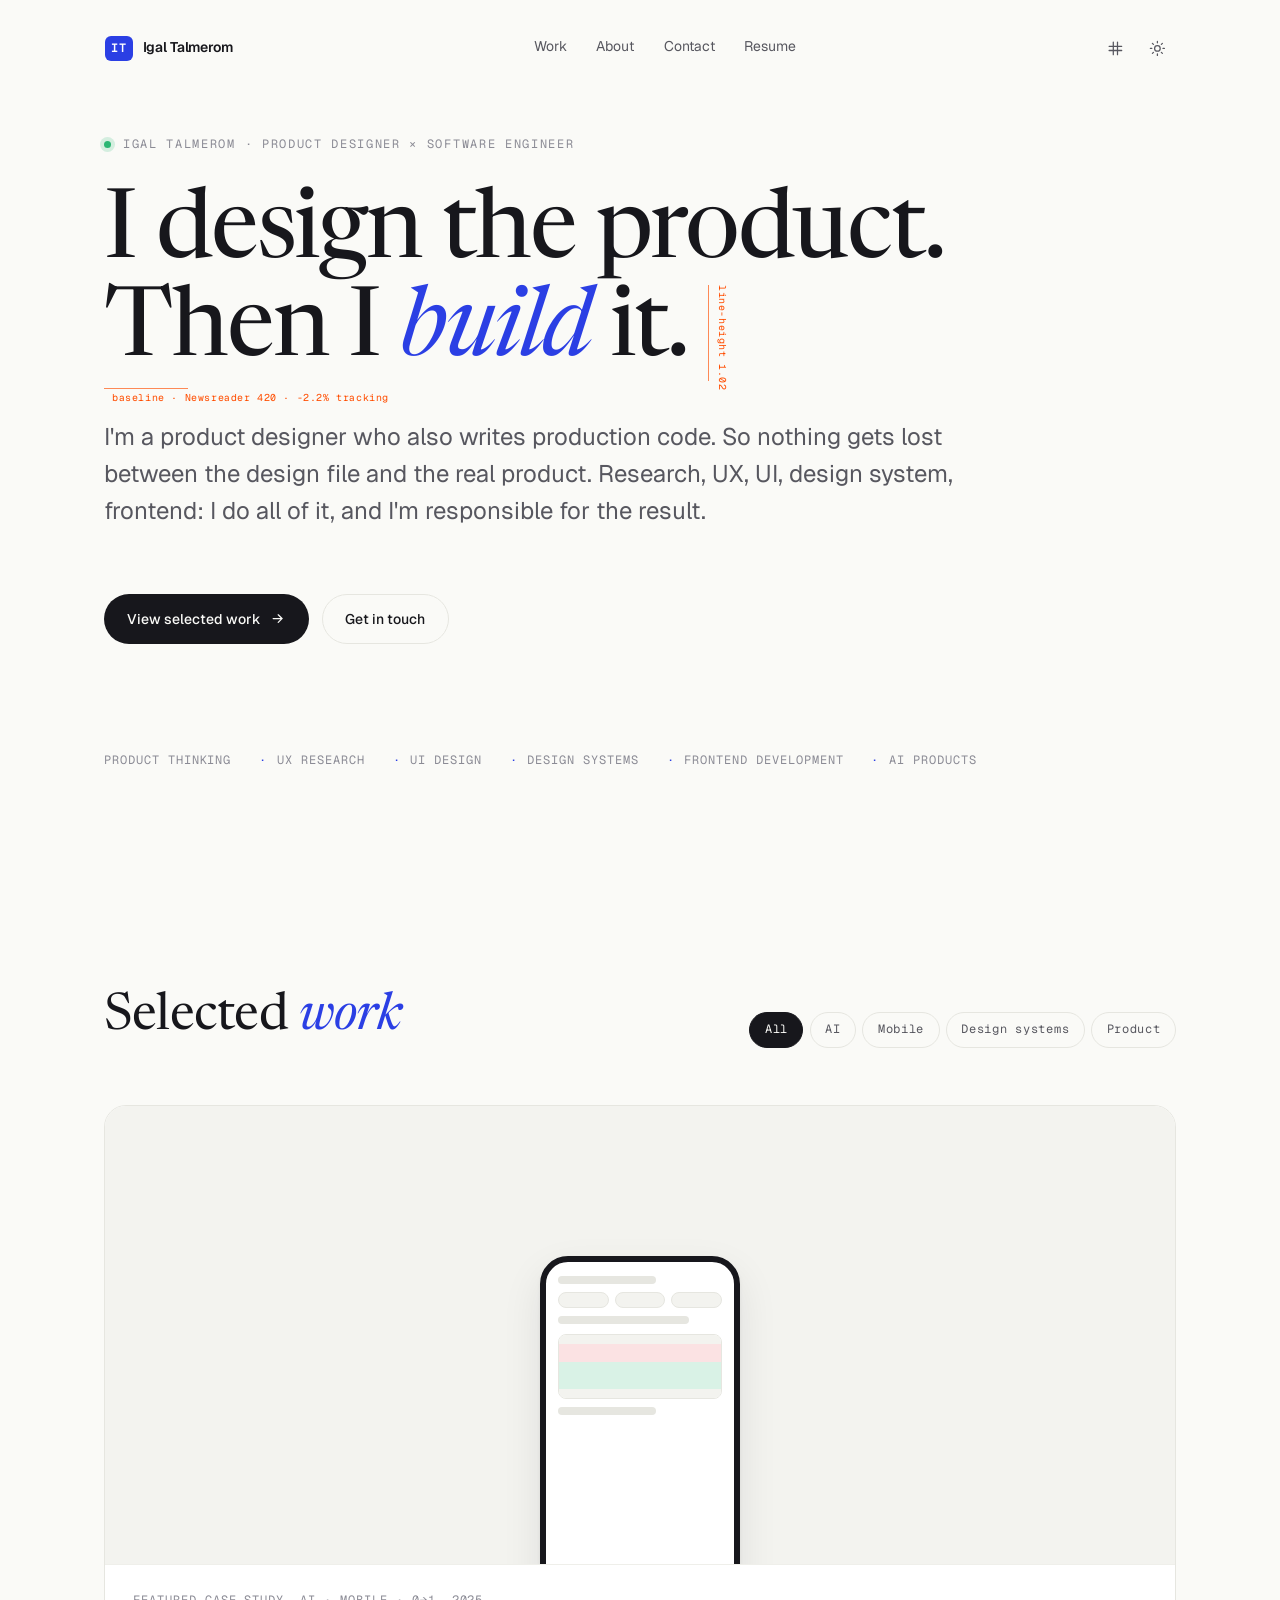
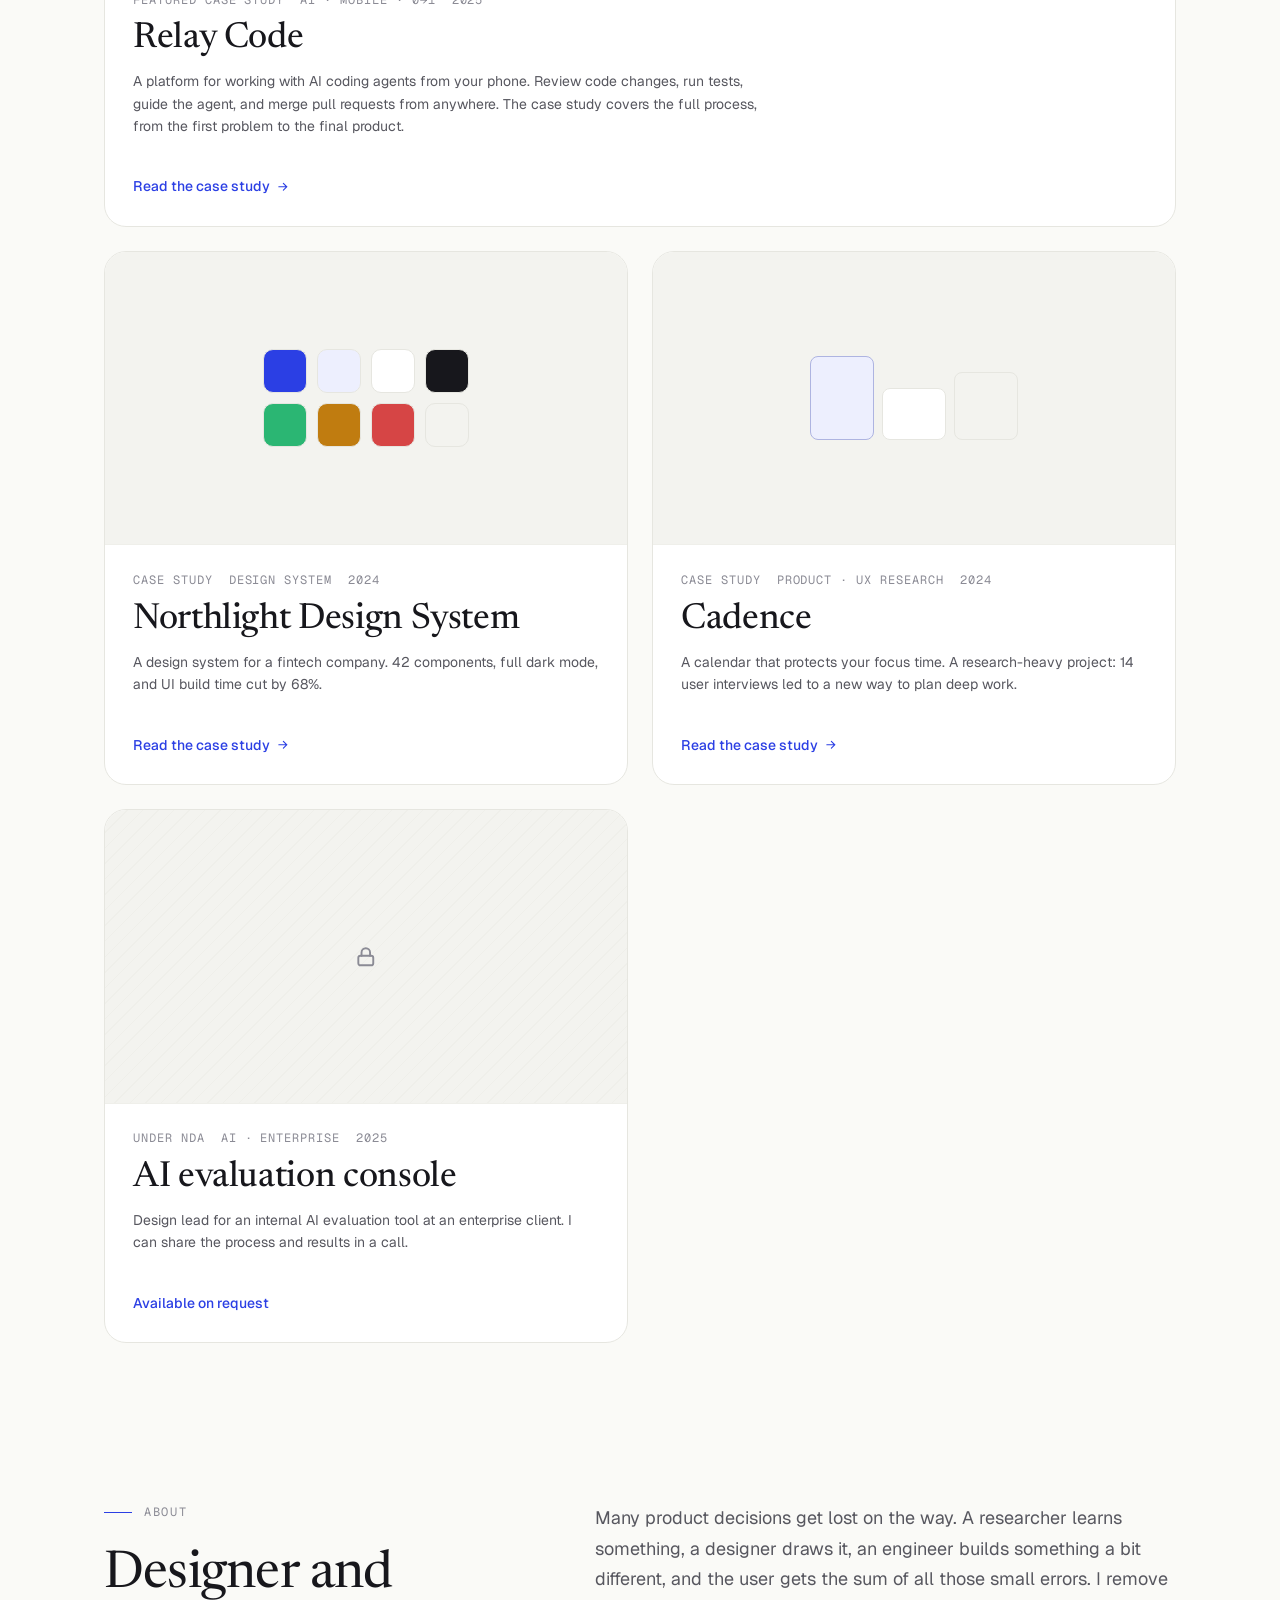
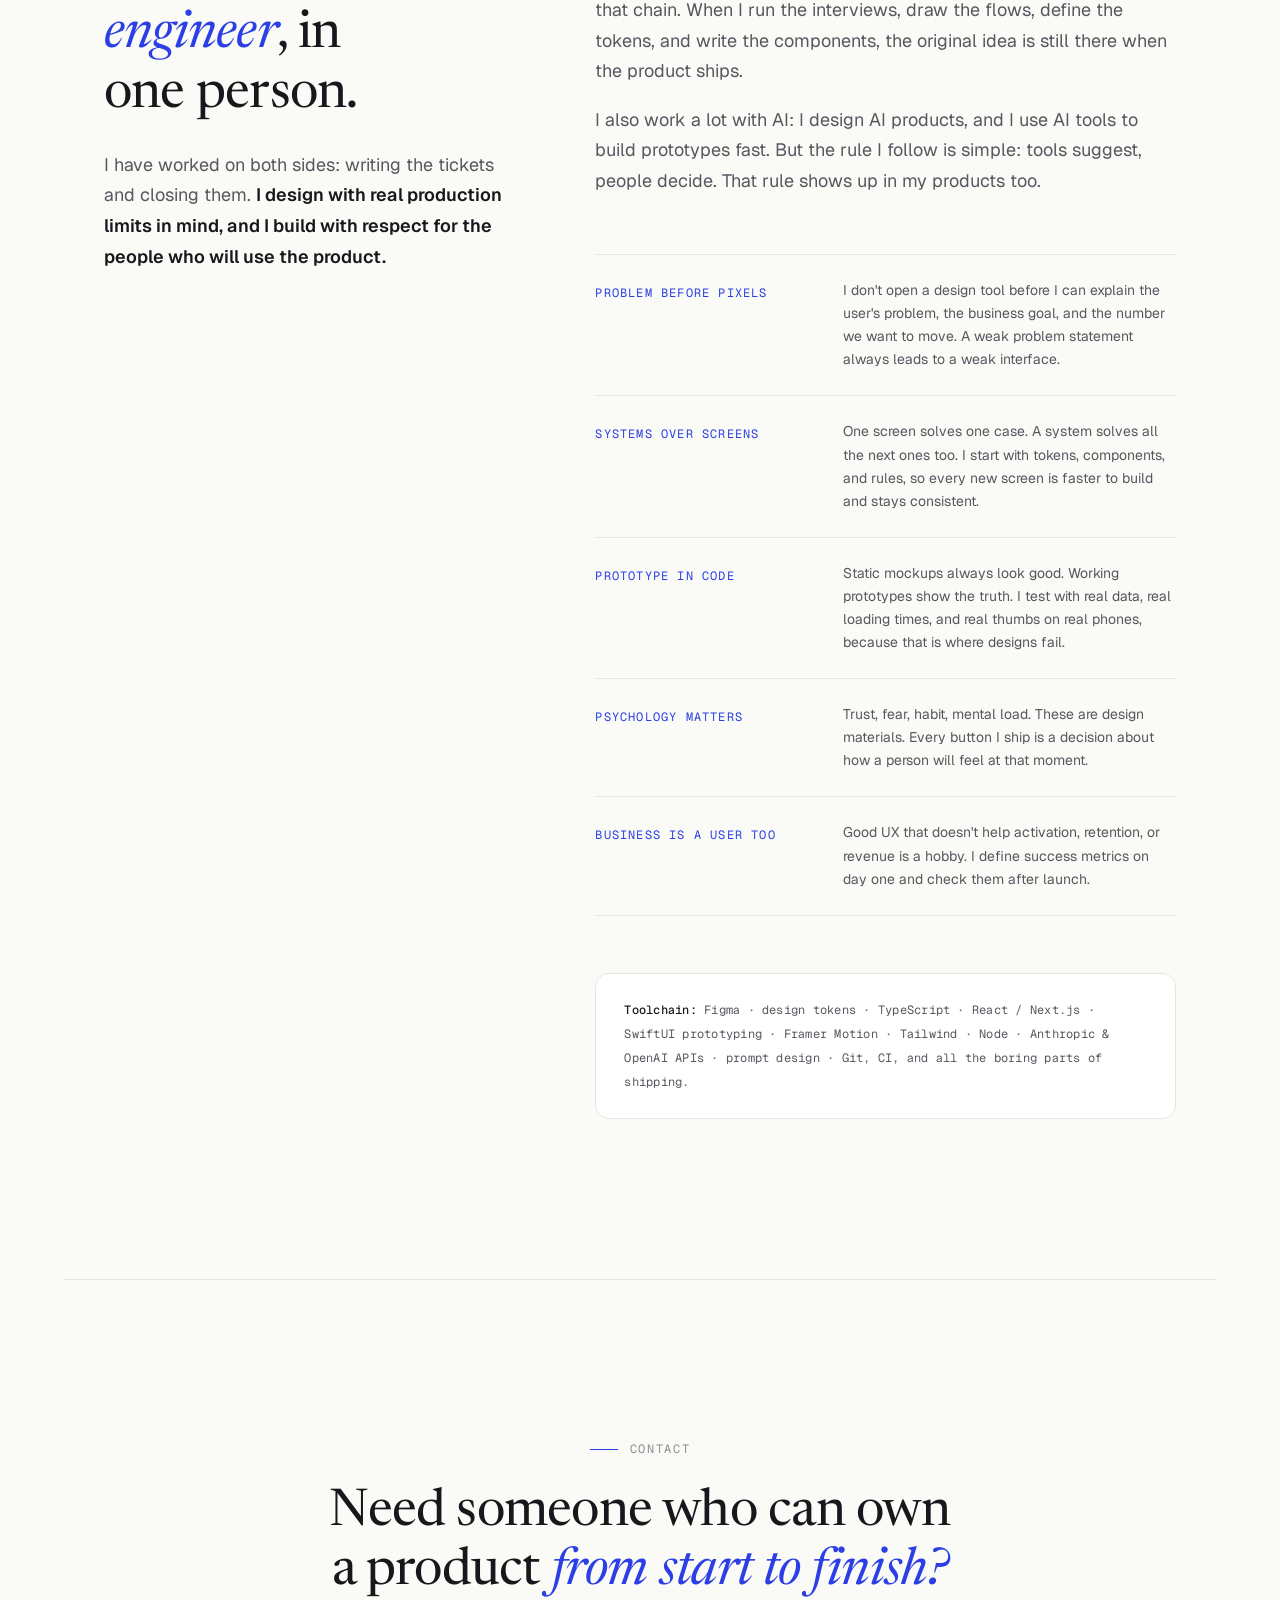
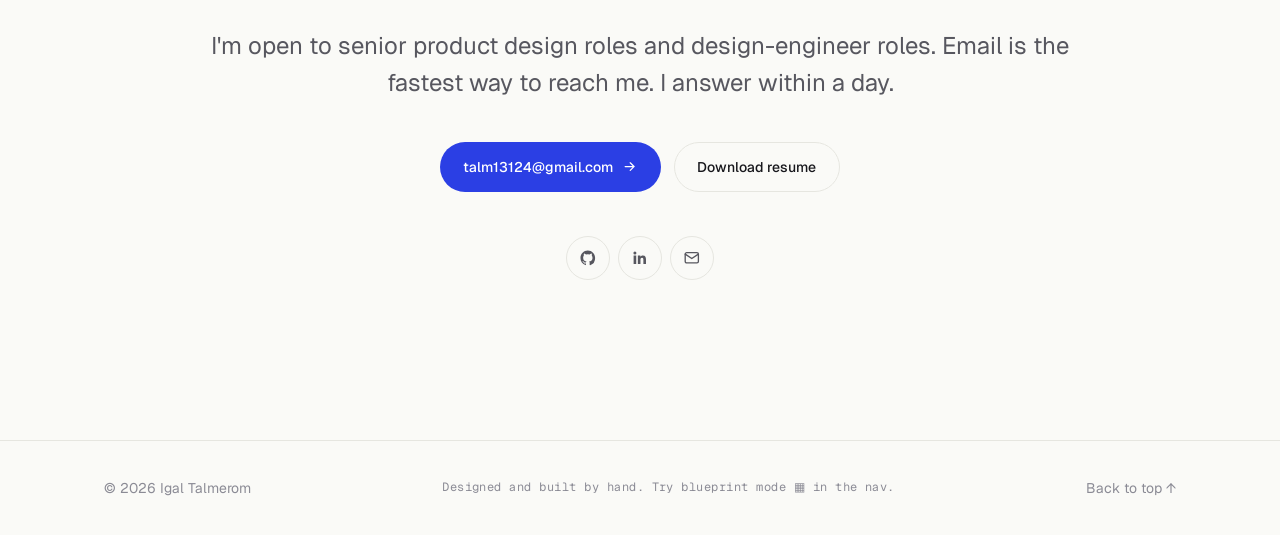
==== index.html @ ccf26f3e "Portfolio site: home, 3 case studies, resume Co-Authored-By: Claude Fable 5 <noreply@anthropic.com>" ====
<!DOCTYPE html>
<html lang="en" data-theme="light" data-blueprint="off">
<head>
  <meta charset="UTF-8" />
  <meta name="viewport" content="width=device-width, initial-scale=1.0" />
  <title>Igal Talmerom | Product Designer &amp; Software Engineer</title>
  <meta name="description" content="Product designer and software engineer. I do the research, the UX, the UI and the design system, and then I build the product myself." />
  <script>
    // pre-paint theme to avoid flash
    (function () {
      var t = localStorage.getItem("theme");
      if (!t) t = matchMedia("(prefers-color-scheme: dark)").matches ? "dark" : "light";
      document.documentElement.setAttribute("data-theme", t);
    })();
  </script>
  <link rel="preconnect" href="https://fonts.googleapis.com" />
  <link rel="preconnect" href="https://fonts.gstatic.com" crossorigin />
  <link href="https://fonts.googleapis.com/css2?family=Newsreader:ital,opsz,wght@0,6..72,400..600;1,6..72,400..600&family=Geist:wght@400..700&family=Geist+Mono:wght@400..600&display=swap" rel="stylesheet" />
  <link rel="stylesheet" href="css/main.css" />
  <link rel="icon" href="data:image/svg+xml,<svg xmlns='http://www.w3.org/2000/svg' viewBox='0 0 100 100'><rect width='100' height='100' rx='22' fill='%232B3FE4'/><text x='50' y='68' font-size='52' font-family='monospace' fill='white' text-anchor='middle'>IT</text></svg>" />
</head>
<body>
  <a class="skip-link" href="#work">Skip to content</a>

  <header class="nav" aria-label="Primary">
    <div class="nav-inner">
      <a class="brand" href="index.html"><span class="mark">IT</span> Igal Talmerom</a>
      <nav>
        <ul class="nav-links">
          <li><a href="#work">Work</a></li>
          <li><a href="#about">About</a></li>
          <li><a href="#contact">Contact</a></li>
          <li><a href="resume.html">Resume</a></li>
        </ul>
      </nav>
      <div class="nav-actions">
        <button class="icon-btn bp-btn" data-blueprint-toggle aria-pressed="false" title="Blueprint mode: show the grid and spec labels" aria-label="Toggle blueprint mode">
          <svg viewBox="0 0 24 24" fill="none" stroke="currentColor" stroke-width="1.8" stroke-linecap="round"><path d="M3 9h18M3 15h18M9 3v18M15 3v18"/></svg>
        </button>
        <button class="icon-btn" data-theme-toggle aria-label="Toggle theme">
          <svg class="sun" viewBox="0 0 24 24" fill="none" stroke="currentColor" stroke-width="1.8" stroke-linecap="round"><circle cx="12" cy="12" r="4"/><path d="M12 2v2m0 16v2M4.9 4.9l1.4 1.4m11.4 11.4 1.4 1.4M2 12h2m16 0h2M4.9 19.1l1.4-1.4M17.7 6.3l1.4-1.4"/></svg>
          <svg class="moon" viewBox="0 0 24 24" fill="none" stroke="currentColor" stroke-width="1.8" stroke-linecap="round"><path d="M21 12.8A9 9 0 1 1 11.2 3a7 7 0 0 0 9.8 9.8Z"/></svg>
        </button>
      </div>
    </div>
  </header>

  <main>
    <!-- ===================== HERO ===================== -->
    <section class="hero container">
      <p class="hero-intro stage stage-1"><span class="dot" aria-hidden="true"></span> Igal Talmerom · Product Designer × Software Engineer</p>
      <h1 class="stage stage-2" data-bp="type/display · Newsreader 420 · clamp(44-96) / 1.02">
        I design the product.<br />
        <span class="redline-wrap">Then I <em>build</em> it.
          <span class="redline-tag redline-baseline" aria-hidden="true">baseline · Newsreader 420 · -2.2% tracking</span>
          <span class="redline-tag redline-height" aria-hidden="true">line-height 1.02</span>
        </span>
      </h1>
      <p class="lede stage stage-3">
        I'm a product designer who also writes production code. So nothing gets lost
        between the design file and the real product. Research, UX, UI, design system,
        frontend: I do all of it, and I'm responsible for the result.
      </p>
      <div class="hero-ctas stage stage-4">
        <a class="btn btn-primary" href="#work">View selected work
          <svg viewBox="0 0 24 24" fill="none" stroke="currentColor" stroke-width="2" stroke-linecap="round"><path d="M5 12h14m-6-6 6 6-6 6"/></svg>
        </a>
        <a class="btn btn-ghost" href="#contact">Get in touch</a>
      </div>
      <div class="hero-capabilities stage stage-5" aria-label="Capabilities">
        <span>Product thinking</span><span>UX research</span><span>UI design</span>
        <span>Design systems</span><span>Frontend development</span><span>AI products</span>
      </div>
    </section>

    <!-- ===================== WORK ===================== -->
    <section class="section container" id="work">
      <div class="section-head reveal">
        <h2>Selected <em>work</em></h2>
        <div class="filters" role="group" aria-label="Filter projects">
          <button class="filter" data-filter="all" aria-pressed="true">All</button>
          <button class="filter" data-filter="ai" aria-pressed="false">AI</button>
          <button class="filter" data-filter="mobile" aria-pressed="false">Mobile</button>
          <button class="filter" data-filter="systems" aria-pressed="false">Design systems</button>
          <button class="filter" data-filter="product" aria-pressed="false">Product</button>
        </div>
      </div>

      <div class="work-grid">
        <!-- Relay Code · featured -->
        <a class="card card-featured reveal" href="work/relay-code.html" data-tags="ai mobile product" data-bp="card/featured · radius 22 · border line">
          <div class="card-visual">
            <div class="thumb-phone" aria-hidden="true">
              <div class="bar w60"></div>
              <div class="chip-row"><span class="chip"></span><span class="chip"></span><span class="chip"></span></div>
              <div class="bar w80"></div>
              <div class="diff">
                <i class="ctx"></i><i class="del"></i><i class="del"></i><i class="add"></i><i class="add"></i><i class="add"></i><i class="ctx"></i>
              </div>
              <div class="bar w60"></div>
              <div class="approve"></div>
            </div>
          </div>
          <div class="card-body">
            <div class="card-meta"><span>Featured case study</span><span>AI · Mobile · 0→1</span><span>2025</span></div>
            <h3>Relay Code</h3>
            <p>A platform for working with AI coding agents from your phone. Review code changes, run tests, guide the agent, and merge pull requests from anywhere. The case study covers the full process, from the first problem to the final product.</p>
            <span class="card-cta">Read the case study
              <svg viewBox="0 0 24 24" fill="none" stroke="currentColor" stroke-width="2" stroke-linecap="round"><path d="M5 12h14m-6-6 6 6-6 6"/></svg>
            </span>
          </div>
        </a>

        <!-- Northlight -->
        <a class="card reveal" href="work/northlight.html" data-tags="systems product" style="--d: 80ms">
          <div class="card-visual">
            <div class="thumb-tokens" aria-hidden="true">
              <i style="background: var(--accent)"></i><i style="background: var(--wash)"></i><i style="background: var(--surface)"></i><i style="background: var(--ink)"></i>
              <i style="background: #2BB673"></i><i style="background: #C07C10"></i><i style="background: #D64545"></i><i style="background: var(--surface-2)"></i>
            </div>
          </div>
          <div class="card-body">
            <div class="card-meta"><span>Case study</span><span>Design system</span><span>2024</span></div>
            <h3>Northlight Design System</h3>
            <p>A design system for a fintech company. 42 components, full dark mode, and UI build time cut by 68%.</p>
            <span class="card-cta">Read the case study
              <svg viewBox="0 0 24 24" fill="none" stroke="currentColor" stroke-width="2" stroke-linecap="round"><path d="M5 12h14m-6-6 6 6-6 6"/></svg>
            </span>
          </div>
        </a>

        <!-- Cadence -->
        <a class="card reveal" href="work/cadence.html" data-tags="product mobile" style="--d: 160ms">
          <div class="card-visual">
            <div class="thumb-cal" aria-hidden="true"><i class="b1"></i><i class="b2"></i><i class="b3"></i></div>
          </div>
          <div class="card-body">
            <div class="card-meta"><span>Case study</span><span>Product · UX research</span><span>2024</span></div>
            <h3>Cadence</h3>
            <p>A calendar that protects your focus time. A research-heavy project: 14 user interviews led to a new way to plan deep work.</p>
            <span class="card-cta">Read the case study
              <svg viewBox="0 0 24 24" fill="none" stroke="currentColor" stroke-width="2" stroke-linecap="round"><path d="M5 12h14m-6-6 6 6-6 6"/></svg>
          </span>
          </div>
        </a>

        <!-- NDA -->
        <div class="card card-locked reveal" data-tags="ai product" style="--d: 240ms">
          <div class="card-visual">
            <div class="thumb-locked" aria-hidden="true">
              <svg viewBox="0 0 24 24" fill="none" stroke="currentColor" stroke-width="1.8" stroke-linecap="round"><rect x="5" y="11" width="14" height="9" rx="2"/><path d="M8 11V8a4 4 0 0 1 8 0v3"/></svg>
            </div>
          </div>
          <div class="card-body">
            <div class="card-meta"><span>Under NDA</span><span>AI · Enterprise</span><span>2025</span></div>
            <h3>AI evaluation console</h3>
            <p>Design lead for an internal AI evaluation tool at an enterprise client. I can share the process and results in a call.</p>
            <span class="card-cta">Available on request</span>
          </div>
        </div>
      </div>
    </section>

    <!-- ===================== ABOUT ===================== -->
    <section class="section container" id="about">
      <div class="about-grid">
        <div class="about-sticky reveal">
          <p class="eyebrow">About</p>
          <h2>Designer and <em>engineer</em>, in one person.</h2>
          <p class="about-body">
            I have worked on both sides: writing the tickets and closing them.
            <strong>I design with real production limits in mind, and I build with
            respect for the people who will use the product.</strong>
          </p>
        </div>
        <div class="reveal" style="--d: 120ms">
          <div class="about-body">
            <p>
              Many product decisions get lost on the way. A researcher learns something, a designer
              draws it, an engineer builds something a bit different, and the user gets the sum of
              all those small errors. I remove that chain. When I run the interviews, draw the flows,
              define the tokens, and write the components, the original idea is still there when the
              product ships.
            </p>
            <p>
              I also work a lot with AI: I design AI products, and I use AI tools to build prototypes
              fast. But the rule I follow is simple: tools suggest, people decide. That rule shows up
              in my products too.
            </p>
          </div>
          <ul class="principles">
            <li>
              <span class="k">Problem before pixels</span>
              <p>I don't open a design tool before I can explain the user's problem, the business goal, and the number we want to move. A weak problem statement always leads to a weak interface.</p>
            </li>
            <li>
              <span class="k">Systems over screens</span>
              <p>One screen solves one case. A system solves all the next ones too. I start with tokens, components, and rules, so every new screen is faster to build and stays consistent.</p>
            </li>
            <li>
              <span class="k">Prototype in code</span>
              <p>Static mockups always look good. Working prototypes show the truth. I test with real data, real loading times, and real thumbs on real phones, because that is where designs fail.</p>
            </li>
            <li>
              <span class="k">Psychology matters</span>
              <p>Trust, fear, habit, mental load. These are design materials. Every button I ship is a decision about how a person will feel at that moment.</p>
            </li>
            <li>
              <span class="k">Business is a user too</span>
              <p>Good UX that doesn't help activation, retention, or revenue is a hobby. I define success metrics on day one and check them after launch.</p>
            </li>
          </ul>
          <div class="stack-note" data-bp="component/stack-note · surface · radius 14">
            <b>Toolchain:</b> Figma · design tokens · TypeScript · React / Next.js ·
            SwiftUI prototyping · Framer Motion · Tailwind · Node · Anthropic &amp; OpenAI APIs ·
            prompt design · Git, CI, and all the boring parts of shipping.
          </div>
        </div>
      </div>
    </section>

    <!-- ===================== CONTACT ===================== -->
    <section class="contact container" id="contact">
      <p class="eyebrow reveal" style="justify-content: center">Contact</p>
      <h2 class="reveal">Need someone who can own a product <em>from start to finish?</em></h2>
      <p class="lede reveal" style="--d: 100ms">
        I'm open to senior product design roles and design-engineer roles.
        Email is the fastest way to reach me. I answer within a day.
      </p>
      <div class="contact-ctas reveal" style="--d: 180ms">
        <a class="btn btn-accent" href="mailto:talm13124@gmail.com">talm13124@gmail.com
          <svg viewBox="0 0 24 24" fill="none" stroke="currentColor" stroke-width="2" stroke-linecap="round"><path d="M5 12h14m-6-6 6 6-6 6"/></svg>
        </a>
        <a class="btn btn-ghost" href="resume.html">Download resume</a>
      </div>
      <div class="socials reveal" style="--d: 260ms">
        <a href="https://github.com/igaltal" aria-label="GitHub" target="_blank" rel="noopener">
          <svg viewBox="0 0 24 24" fill="currentColor"><path d="M12 2C6.48 2 2 6.58 2 12.25c0 4.53 2.87 8.37 6.84 9.73.5.1.68-.22.68-.49v-1.7c-2.78.62-3.37-1.37-3.37-1.37-.45-1.18-1.11-1.5-1.11-1.5-.91-.63.07-.62.07-.62 1 .07 1.53 1.06 1.53 1.06.9 1.57 2.36 1.12 2.94.85.09-.66.35-1.12.63-1.37-2.22-.26-4.56-1.14-4.56-5.07 0-1.12.39-2.03 1.03-2.75-.1-.26-.45-1.3.1-2.7 0 0 .84-.28 2.75 1.05a9.36 9.36 0 0 1 5 0c1.91-1.33 2.75-1.05 2.75-1.05.55 1.4.2 2.44.1 2.7.64.72 1.03 1.63 1.03 2.75 0 3.94-2.34 4.8-4.57 5.06.36.32.68.94.68 1.9v2.81c0 .27.18.6.69.49A10.05 10.05 0 0 0 22 12.25C22 6.58 17.52 2 12 2Z"/></svg>
        </a>
        <a href="https://www.linkedin.com/in/igaltalmerom" aria-label="LinkedIn" target="_blank" rel="noopener">
          <svg viewBox="0 0 24 24" fill="currentColor"><path d="M20.45 20.45h-3.55v-5.57c0-1.33-.03-3.04-1.85-3.04-1.86 0-2.14 1.45-2.14 2.94v5.67H9.35V9h3.41v1.56h.05c.47-.9 1.63-1.85 3.36-1.85 3.6 0 4.27 2.37 4.27 5.46v6.28ZM5.34 7.43a2.06 2.06 0 1 1 0-4.12 2.06 2.06 0 0 1 0 4.12ZM7.12 20.45H3.56V9h3.56v11.45Z"/></svg>
        </a>
        <a href="mailto:talm13124@gmail.com" aria-label="Email">
          <svg viewBox="0 0 24 24" fill="none" stroke="currentColor" stroke-width="1.8" stroke-linecap="round"><rect x="3" y="5" width="18" height="14" rx="2"/><path d="m3 7 9 6 9-6"/></svg>
        </a>
      </div>
    </section>
  </main>

  <footer class="footer">
    <div class="container footer-inner">
      <span>© <span data-year>2026</span> Igal Talmerom</span>
      <span class="colophon">Designed and built by hand. Try blueprint mode ▦ in the nav.</span>
      <a href="#top" onclick="window.scrollTo({top:0,behavior:'smooth'});return false;">Back to top ↑</a>
    </div>
  </footer>

  <script src="js/main.js"></script>
</body>
</html>
---- css/main.css ----
/* ============================================================
   Igal Talmerom · Portfolio
   Design tokens + global system + home page
   Type: Newsreader (display) · Geist (body) · Geist Mono (spec)
   ============================================================ */

/* ---------- Tokens ---------- */
:root {
  /* color · light */
  --bg: #FAFAF7;
  --surface: #FFFFFF;
  --surface-2: #F3F3EF;
  --ink: #17171C;
  --ink-2: #57575F;
  --ink-3: #8B8B95;
  --line: #E6E6E0;
  --line-soft: #EFEFEA;
  --accent: #2B3FE4;
  --accent-strong: #1F31C4;
  --on-accent: #FFFFFF;
  --wash: #EDEFFE;
  --redline: #FF4D00;
  --shadow-card: 0 1px 2px rgba(20, 20, 30, 0.04), 0 8px 24px rgba(20, 20, 30, 0.05);
  --shadow-lift: 0 2px 4px rgba(20, 20, 30, 0.05), 0 16px 40px rgba(20, 20, 30, 0.09);

  /* type */
  --font-display: "Newsreader", "Iowan Old Style", Georgia, serif;
  --font-body: "Geist", "Inter", -apple-system, BlinkMacSystemFont, "Segoe UI", sans-serif;
  --font-mono: "Geist Mono", "SF Mono", "JetBrains Mono", Menlo, monospace;

  --text-xs: 0.75rem;
  --text-sm: 0.875rem;
  --text-base: 1rem;
  --text-md: 1.125rem;
  --text-lg: clamp(1.25rem, 1.1rem + 0.6vw, 1.5rem);
  --text-xl: clamp(1.6rem, 1.3rem + 1.4vw, 2.25rem);
  --text-2xl: clamp(2rem, 1.5rem + 2.6vw, 3.25rem);
  --text-hero: clamp(2.75rem, 1.6rem + 6.4vw, 6rem);

  /* rhythm */
  --space-section: clamp(6rem, 4rem + 8vw, 10rem);
  --space-block: clamp(2.5rem, 2rem + 2vw, 4rem);
  --container: 72rem;
  --gutter: clamp(1.25rem, 4vw, 2.5rem);
  --radius-sm: 8px;
  --radius-md: 14px;
  --radius-lg: 22px;

  /* motion */
  --ease-out: cubic-bezier(0.22, 1, 0.36, 1);
  --ease-spring: cubic-bezier(0.34, 1.3, 0.5, 1);
  --dur: 480ms;

  color-scheme: light;
}

[data-theme="dark"] {
  --bg: #0E0F13;
  --surface: #15161C;
  --surface-2: #1B1C23;
  --ink: #F1F1F3;
  --ink-2: #A4A4AF;
  --ink-3: #6E6E7A;
  --line: #262731;
  --line-soft: #1D1E26;
  --accent: #8493FF;
  --accent-strong: #A0ACFF;
  --on-accent: #0E0F13;
  --wash: #1A1D33;
  --redline: #FF6B33;
  --shadow-card: 0 1px 2px rgba(0, 0, 0, 0.4), 0 8px 24px rgba(0, 0, 0, 0.35);
  --shadow-lift: 0 2px 4px rgba(0, 0, 0, 0.5), 0 16px 40px rgba(0, 0, 0, 0.5);
  color-scheme: dark;
}

/* ---------- Base ---------- */
*, *::before, *::after { box-sizing: border-box; }

html {
  scroll-behavior: smooth;
  scroll-padding-top: 96px;
  -webkit-text-size-adjust: 100%;
}

html, body { overflow-x: clip; }

body {
  margin: 0;
  background: var(--bg);
  color: var(--ink);
  font-family: var(--font-body);
  font-size: var(--text-base);
  line-height: 1.6;
  font-feature-settings: "ss01" on, "cv11" on;
  -webkit-font-smoothing: antialiased;
  transition: background-color 320ms ease, color 320ms ease;
}

h1, h2, h3, h4 { margin: 0; font-weight: 600; line-height: 1.15; text-wrap: balance; }
p { margin: 0 0 1em; }
p:last-child { margin-bottom: 0; }
a { color: inherit; }
img, svg { max-width: 100%; height: auto; display: block; }
ul, ol { margin: 0 0 1em; padding-left: 1.2em; }
li { margin-bottom: 0.35em; }
button { font: inherit; color: inherit; background: none; border: 0; cursor: pointer; padding: 0; }

::selection { background: var(--accent); color: var(--on-accent); }

:focus-visible {
  outline: 2px solid var(--accent);
  outline-offset: 3px;
  border-radius: 4px;
}

.container {
  max-width: var(--container);
  margin-inline: auto;
  padding-inline: var(--gutter);
}

.skip-link {
  position: absolute; left: 1rem; top: -3rem;
  background: var(--ink); color: var(--bg);
  padding: 0.6rem 1rem; border-radius: 8px; z-index: 200;
  text-decoration: none; font-size: var(--text-sm);
  transition: top 200ms var(--ease-out);
}
.skip-link:focus { top: 1rem; }

/* ---------- Typographic voices ---------- */
.serif { font-family: var(--font-display); font-weight: 420; letter-spacing: -0.01em; }
.serif em, .serif i { font-style: italic; font-weight: 400; }

.eyebrow {
  font-family: var(--font-mono);
  font-size: var(--text-xs);
  letter-spacing: 0.14em;
  text-transform: uppercase;
  color: var(--ink-3);
  display: flex;
  align-items: center;
  gap: 0.75rem;
  margin-bottom: 1.5rem;
}
.eyebrow::before {
  content: "";
  width: 1.75rem; height: 1px;
  background: var(--accent);
  flex: none;
}

.lede {
  font-size: var(--text-lg);
  line-height: 1.55;
  color: var(--ink-2);
  max-width: 38em;
}

.mono { font-family: var(--font-mono); }

/* ---------- Navigation ---------- */
.nav {
  position: fixed;
  inset-inline: 0;
  top: 0;
  z-index: 100;
  padding-top: 1rem;
  pointer-events: none;
  transition: padding 300ms var(--ease-out);
}
.nav-inner {
  pointer-events: auto;
  max-width: var(--container);
  margin-inline: auto;
  padding: 0.85rem var(--gutter);
  display: flex;
  align-items: center;
  justify-content: space-between;
  gap: 1rem;
  transition: background-color 300ms ease, box-shadow 300ms ease,
              border-color 300ms ease, padding 300ms var(--ease-out);
  border: 1px solid transparent;
  border-radius: 0;
}
.nav.is-scrolled { padding-top: 0.6rem; }
.nav.is-scrolled .nav-inner {
  background: color-mix(in srgb, var(--bg) 78%, transparent);
  -webkit-backdrop-filter: blur(16px) saturate(1.4);
  backdrop-filter: blur(16px) saturate(1.4);
  border-color: var(--line);
  border-radius: 999px;
  box-shadow: var(--shadow-card);
  padding-block: 0.6rem;
  margin-inline: max(var(--gutter) * 0.35, 0.75rem);
  padding-inline: 1.5rem;
}

.brand {
  display: flex; align-items: baseline; gap: 0.6rem;
  text-decoration: none; font-weight: 600; font-size: var(--text-sm);
  letter-spacing: -0.01em;
}
.brand .mark {
  font-family: var(--font-mono);
  font-size: var(--text-xs);
  color: var(--on-accent);
  background: var(--accent);
  border-radius: 6px;
  padding: 0.2rem 0.4rem;
  letter-spacing: 0.05em;
}

.nav-links { display: flex; align-items: center; gap: 0.25rem; list-style: none; margin: 0; padding: 0; }
.nav-links a {
  text-decoration: none;
  font-size: var(--text-sm);
  color: var(--ink-2);
  padding: 0.45rem 0.8rem;
  border-radius: 999px;
  transition: color 200ms ease, background-color 200ms ease;
}
.nav-links a:hover, .nav-links a[aria-current="page"] { color: var(--ink); background: var(--surface-2); }

.nav-actions { display: flex; align-items: center; gap: 0.35rem; }
.icon-btn {
  width: 2.25rem; height: 2.25rem;
  display: grid; place-items: center;
  border-radius: 999px;
  color: var(--ink-2);
  transition: color 200ms ease, background-color 200ms ease, transform 200ms var(--ease-spring);
}
.icon-btn:hover { color: var(--ink); background: var(--surface-2); }
.icon-btn:active { transform: scale(0.92); }
.icon-btn svg { width: 1.05rem; height: 1.05rem; }

/* theme icon swap */
.icon-btn .moon { display: none; }
[data-theme="dark"] .icon-btn .moon { display: block; }
[data-theme="dark"] .icon-btn .sun { display: none; }

@media (max-width: 640px) {
  .nav-links { display: none; }
}

/* ---------- Buttons ---------- */
.btn {
  display: inline-flex;
  align-items: center;
  gap: 0.55rem;
  font-size: var(--text-sm);
  font-weight: 500;
  text-decoration: none;
  padding: 0.8rem 1.4rem;
  border-radius: 999px;
  border: 1px solid transparent;
  transition: transform 240ms var(--ease-spring), box-shadow 240ms ease,
              background-color 200ms ease, border-color 200ms ease, color 200ms ease;
  will-change: transform;
}
.btn:hover { transform: translateY(-2px); }
.btn:active { transform: translateY(0) scale(0.98); }
.btn svg { width: 0.95rem; height: 0.95rem; transition: transform 240ms var(--ease-out); }
.btn:hover svg { transform: translateX(3px); }

.btn-primary { background: var(--ink); color: var(--bg); }
.btn-primary:hover { box-shadow: var(--shadow-lift); }
.btn-ghost { border-color: var(--line); color: var(--ink); }
.btn-ghost:hover { border-color: var(--ink-3); background: var(--surface); }
.btn-accent { background: var(--accent); color: var(--on-accent); }
.btn-accent:hover { background: var(--accent-strong); box-shadow: var(--shadow-lift); }

/* ---------- Reveal on scroll ---------- */
.reveal {
  opacity: 0;
  transform: translateY(26px);
  transition: opacity 700ms var(--ease-out) var(--d, 0ms),
              transform 700ms var(--ease-out) var(--d, 0ms);
}
.reveal.in { opacity: 1; transform: none; }

@media (prefers-reduced-motion: reduce) {
  html { scroll-behavior: auto; }
  .reveal { opacity: 1; transform: none; transition: none; }
  *, *::before, *::after { animation-duration: 0.01ms !important; transition-duration: 0.01ms !important; }
}

/* ---------- Hero ---------- */
.hero {
  min-height: 92svh;
  display: flex;
  flex-direction: column;
  justify-content: center;
  padding-top: clamp(7rem, 15vh, 10rem);
  padding-bottom: var(--space-block);
  position: relative;
}

.hero-intro {
  font-family: var(--font-mono);
  font-size: var(--text-xs);
  letter-spacing: 0.14em;
  text-transform: uppercase;
  color: var(--ink-3);
  margin-bottom: 2rem;
  display: flex; align-items: center; gap: 0.75rem;
}
.hero-intro .dot {
  width: 7px; height: 7px; border-radius: 50%;
  background: #2BB673;
  box-shadow: 0 0 0 4px color-mix(in srgb, #2BB673 18%, transparent);
}

.hero h1 {
  font-family: var(--font-display);
  font-weight: 420;
  font-size: var(--text-hero);
  line-height: 1.02;
  letter-spacing: -0.022em;
  max-width: 12em;
}
.hero h1 em {
  font-style: italic;
  font-weight: 400;
  color: var(--accent);
}

/* the signature: redline spec annotations on the headline */
.redline-wrap { position: relative; display: inline-block; }
.redline-tag {
  position: absolute;
  font-family: var(--font-mono);
  font-size: 0.62rem;
  letter-spacing: 0.06em;
  color: var(--redline);
  white-space: nowrap;
  pointer-events: none;
  opacity: 0;
  animation: redline-in 800ms var(--ease-out) 1.2s forwards;
}
.redline-tag::before {
  content: "";
  position: absolute;
  background: var(--redline);
  opacity: 0.65;
}
.redline-baseline {
  left: 0; right: auto; bottom: -1.3rem;
  padding-left: 0.5rem;
}
.redline-baseline::before {
  left: 0; right: -0.5rem; top: -0.35rem;
  height: 1px; width: 8.5em;
}
.redline-height {
  top: 0.12em; bottom: 0.12em; right: -2.4rem;
  display: flex; align-items: center;
  writing-mode: vertical-rl;
  padding-left: 0.55rem;
}
.redline-height::before {
  top: 0; bottom: 0; left: 0;
  width: 1px;
}
.redline-height::after, .redline-baseline::after { content: none; }

@keyframes redline-in {
  from { opacity: 0; transform: translateY(4px); }
  to { opacity: 1; transform: none; }
}

@media (max-width: 720px) {
  .redline-height { display: none; }
}

.hero .lede { margin-top: 2.25rem; }

.hero-ctas { display: flex; flex-wrap: wrap; gap: 0.85rem; margin-top: 2.5rem; }

.hero-capabilities {
  margin-top: auto;
  padding-top: clamp(3rem, 8vh, 5rem);
  display: flex;
  flex-wrap: wrap;
  gap: 0.5rem 1.75rem;
  font-family: var(--font-mono);
  font-size: var(--text-xs);
  letter-spacing: 0.08em;
  color: var(--ink-3);
  text-transform: uppercase;
}
.hero-capabilities span { display: flex; align-items: center; gap: 0.6rem; }
.hero-capabilities span::before { content: "·"; color: var(--accent); }
.hero-capabilities span:first-child::before { content: none; }

/* staged hero entrance */
.hero .stage {
  opacity: 0;
  transform: translateY(22px);
  animation: stage-in 900ms var(--ease-out) forwards;
}
.hero .stage-1 { animation-delay: 60ms; }
.hero .stage-2 { animation-delay: 180ms; }
.hero .stage-3 { animation-delay: 340ms; }
.hero .stage-4 { animation-delay: 480ms; }
.hero .stage-5 { animation-delay: 640ms; }
@keyframes stage-in { to { opacity: 1; transform: none; } }
@media (prefers-reduced-motion: reduce) {
  .hero .stage { opacity: 1; transform: none; animation: none; }
  .redline-tag { opacity: 1; animation: none; }
}

/* ---------- Sections ---------- */
.section { padding-block: var(--space-section); }
.section + .section { padding-top: 0; }

.section-head {
  display: flex;
  flex-wrap: wrap;
  align-items: flex-end;
  justify-content: space-between;
  gap: 1.5rem;
  margin-bottom: var(--space-block);
}
.section-head h2 {
  font-family: var(--font-display);
  font-weight: 420;
  font-size: var(--text-2xl);
  letter-spacing: -0.015em;
}
.section-head h2 em { font-style: italic; color: var(--accent); }

/* ---------- Work grid ---------- */
.filters {
  display: flex;
  flex-wrap: wrap;
  gap: 0.4rem;
}
.filter {
  font-family: var(--font-mono);
  font-size: var(--text-xs);
  letter-spacing: 0.06em;
  padding: 0.45rem 0.9rem;
  border-radius: 999px;
  border: 1px solid var(--line);
  color: var(--ink-2);
  transition: all 220ms var(--ease-out);
}
.filter:hover { border-color: var(--ink-3); color: var(--ink); }
.filter[aria-pressed="true"] {
  background: var(--ink);
  border-color: var(--ink);
  color: var(--bg);
}

.work-grid {
  display: grid;
  grid-template-columns: repeat(2, 1fr);
  gap: 1.5rem;
}
@media (max-width: 860px) { .work-grid { grid-template-columns: 1fr; } }

.card {
  grid-column: span 1;
  position: relative;
  display: flex;
  flex-direction: column;
  background: var(--surface);
  border: 1px solid var(--line);
  border-radius: var(--radius-lg);
  overflow: hidden;
  text-decoration: none;
  transition: transform 420ms var(--ease-out), box-shadow 420ms ease,
              border-color 300ms ease, opacity 360ms ease;
}
.card:hover {
  transform: translateY(-5px);
  box-shadow: var(--shadow-lift);
  border-color: color-mix(in srgb, var(--accent) 35%, var(--line));
}
.card.is-hidden { opacity: 0; transform: scale(0.97); pointer-events: none; }
.card.is-gone { display: none; }

.card-featured { grid-column: 1 / -1; }

.card-visual {
  position: relative;
  background: var(--surface-2);
  border-bottom: 1px solid var(--line-soft);
  overflow: hidden;
  aspect-ratio: 16 / 9;
  display: grid;
  place-items: center;
  transition: background-color 320ms ease;
}
.card-featured .card-visual { aspect-ratio: 21 / 9; }
@media (max-width: 640px) { .card-featured .card-visual { aspect-ratio: 16 / 10; } }

.card-visual > * { transition: transform 600ms var(--ease-out); }
.card:hover .card-visual > * { transform: translateY(-4px) scale(1.015); }

.card-body { padding: 1.6rem 1.75rem 1.75rem; display: flex; flex-direction: column; gap: 0.6rem; flex: 1; }
.card-meta {
  display: flex; flex-wrap: wrap; gap: 0.4rem 1rem;
  font-family: var(--font-mono);
  font-size: var(--text-xs);
  letter-spacing: 0.08em;
  text-transform: uppercase;
  color: var(--ink-3);
}
.card-body h3 {
  font-size: var(--text-xl);
  font-family: var(--font-display);
  font-weight: 460;
  letter-spacing: -0.01em;
}
.card-body p { color: var(--ink-2); font-size: var(--text-sm); line-height: 1.6; max-width: 46em; }
.card-cta {
  margin-top: auto;
  padding-top: 0.9rem;
  font-size: var(--text-sm);
  font-weight: 500;
  color: var(--accent);
  display: inline-flex; align-items: center; gap: 0.4rem;
}
.card-cta svg { width: 0.85rem; height: 0.85rem; transition: transform 240ms var(--ease-out); }
.card:hover .card-cta svg { transform: translateX(4px); }

.card-locked { cursor: default; }
.card-locked:hover { transform: none; box-shadow: var(--shadow-card); }

/* --- card thumbnails, drawn in CSS --- */
.thumb-phone {
  width: min(200px, 38%);
  aspect-ratio: 9 / 19;
  border-radius: 28px;
  border: 6px solid var(--ink);
  background: var(--surface);
  margin-top: 14%;
  box-shadow: var(--shadow-lift);
  padding: 14px 12px;
  display: flex; flex-direction: column; gap: 8px;
}
.thumb-phone .bar { height: 8px; border-radius: 4px; background: var(--line); }
.thumb-phone .bar.w60 { width: 60%; }
.thumb-phone .bar.w80 { width: 80%; }
.thumb-phone .chip-row { display: flex; gap: 6px; }
.thumb-phone .chip { height: 16px; flex: 1; border-radius: 8px; background: var(--surface-2); border: 1px solid var(--line); }
.thumb-phone .diff { border-radius: 8px; overflow: hidden; border: 1px solid var(--line); margin-top: 2px; }
.thumb-phone .diff i { display: block; height: 9px; }
.thumb-phone .diff .del { background: color-mix(in srgb, #E5484D 16%, var(--surface)); }
.thumb-phone .diff .add { background: color-mix(in srgb, #2BB673 18%, var(--surface)); }
.thumb-phone .diff .ctx { background: var(--surface-2); }
.thumb-phone .approve {
  margin-top: auto; height: 26px; border-radius: 13px;
  background: var(--accent); opacity: 0.95;
}

.thumb-tokens {
  display: grid; grid-template-columns: repeat(4, 44px); gap: 10px;
}
.thumb-tokens i { display: block; width: 44px; height: 44px; border-radius: 10px; border: 1px solid var(--line); }

.thumb-cal {
  display: grid; grid-template-columns: repeat(3, 64px); gap: 8px; align-items: end;
}
.thumb-cal i { display: block; border-radius: 8px; border: 1px solid var(--line); background: var(--surface); }
.thumb-cal .b1 { height: 84px; background: var(--wash); border-color: color-mix(in srgb, var(--accent) 30%, var(--line)); }
.thumb-cal .b2 { height: 52px; }
.thumb-cal .b3 { height: 68px; background: var(--surface-2); }

.thumb-locked {
  width: 100%; height: 100%;
  background: repeating-linear-gradient(-45deg, transparent 0 10px, var(--line-soft) 10px 11px);
  display: grid; place-items: center;
}
.thumb-locked svg { width: 1.6rem; height: 1.6rem; color: var(--ink-3); }

/* ---------- About ---------- */
.about-grid {
  display: grid;
  grid-template-columns: minmax(0, 5fr) minmax(0, 7fr);
  gap: clamp(2.5rem, 6vw, 6rem);
  align-items: start;
}
@media (max-width: 860px) { .about-grid { grid-template-columns: 1fr; } }

.about-sticky { position: sticky; top: 7.5rem; }
@media (max-width: 860px) { .about-sticky { position: static; } }

.about-sticky h2 {
  font-family: var(--font-display);
  font-weight: 420;
  font-size: var(--text-2xl);
  letter-spacing: -0.015em;
  margin-bottom: 1.5rem;
}
.about-sticky h2 em { font-style: italic; color: var(--accent); }

.about-body { font-size: var(--text-md); color: var(--ink-2); line-height: 1.7; }
.about-body strong { color: var(--ink); font-weight: 600; }

.principles { list-style: none; padding: 0; margin: var(--space-block) 0 0; border-top: 1px solid var(--line); }
.principles li {
  display: grid;
  grid-template-columns: minmax(9rem, 14rem) 1fr;
  gap: 1.5rem;
  padding: 1.5rem 0;
  border-bottom: 1px solid var(--line);
  margin: 0;
}
@media (max-width: 560px) { .principles li { grid-template-columns: 1fr; gap: 0.4rem; } }
.principles .k {
  font-family: var(--font-mono);
  font-size: var(--text-xs);
  letter-spacing: 0.1em;
  text-transform: uppercase;
  color: var(--accent);
  padding-top: 0.3rem;
}
.principles p { color: var(--ink-2); font-size: var(--text-sm); line-height: 1.65; }

.stack-note {
  margin-top: var(--space-block);
  padding: 1.5rem 1.75rem;
  border: 1px solid var(--line);
  border-radius: var(--radius-md);
  background: var(--surface);
  font-family: var(--font-mono);
  font-size: var(--text-xs);
  line-height: 2;
  color: var(--ink-2);
  letter-spacing: 0.02em;
}
.stack-note b { color: var(--ink); font-weight: 500; }

/* ---------- Contact ---------- */
.contact {
  text-align: center;
  padding-block: var(--space-section);
  border-top: 1px solid var(--line);
}
.contact h2 {
  font-family: var(--font-display);
  font-weight: 420;
  font-size: var(--text-2xl);
  letter-spacing: -0.015em;
  max-width: 18em;
  margin-inline: auto;
}
.contact h2 em { font-style: italic; color: var(--accent); }
.contact .lede { margin: 1.5rem auto 2.5rem; }
.contact-ctas { display: flex; flex-wrap: wrap; justify-content: center; gap: 0.85rem; }

.socials {
  display: flex; justify-content: center; gap: 0.5rem;
  margin-top: 2.75rem;
}
.socials a {
  width: 2.75rem; height: 2.75rem;
  display: grid; place-items: center;
  border: 1px solid var(--line);
  border-radius: 999px;
  color: var(--ink-2);
  transition: all 240ms var(--ease-out);
}
.socials a:hover { color: var(--ink); border-color: var(--ink-3); transform: translateY(-3px); }
.socials svg { width: 1.1rem; height: 1.1rem; }

/* ---------- Footer ---------- */
.footer {
  border-top: 1px solid var(--line);
  padding-block: 2.25rem;
  font-size: var(--text-sm);
  color: var(--ink-3);
}
.footer-inner {
  display: flex; flex-wrap: wrap; gap: 1rem;
  align-items: center; justify-content: space-between;
}
.footer a { color: inherit; text-decoration: none; transition: color 200ms ease; }
.footer a:hover { color: var(--ink); }
.footer .colophon { font-family: var(--font-mono); font-size: var(--text-xs); letter-spacing: 0.04em; }

/* ---------- Blueprint mode (signature) ---------- */
[data-blueprint="on"] body::before {
  content: "";
  position: fixed;
  inset: 0;
  z-index: 90;
  pointer-events: none;
  background:
    repeating-linear-gradient(to bottom, color-mix(in srgb, var(--accent) 7%, transparent) 0 1px, transparent 1px 8px);
}
[data-blueprint="on"] .container {
  background-image:
    linear-gradient(to right, color-mix(in srgb, var(--redline) 28%, transparent) 1px, transparent 1px),
    linear-gradient(to left, color-mix(in srgb, var(--redline) 28%, transparent) 1px, transparent 1px);
  background-repeat: no-repeat;
  background-position: var(--gutter) 0, calc(100% - var(--gutter)) 0;
  background-size: 1px 100%, 1px 100%;
}
[data-bp] { position: relative; }
[data-blueprint="on"] [data-bp]::after {
  content: attr(data-bp);
  position: absolute;
  top: -0.6rem; left: 0.75rem;
  z-index: 95;
  font-family: var(--font-mono);
  font-size: 0.6rem;
  letter-spacing: 0.05em;
  color: var(--bg);
  background: var(--redline);
  padding: 0.1rem 0.4rem;
  border-radius: 4px;
  pointer-events: none;
  white-space: nowrap;
}
[data-blueprint="on"] [data-bp] {
  outline: 1px dashed color-mix(in srgb, var(--redline) 55%, transparent);
  outline-offset: 2px;
}
.bp-btn[aria-pressed="true"] { color: var(--redline); background: color-mix(in srgb, var(--redline) 12%, transparent); }

/* QA screenshot mode (?shot): collapse viewport-height hero, force reveals */
html.shotmode { scroll-behavior: auto; }
.shotmode .hero { min-height: 0; }
.shotmode .reveal, .shotmode .hero .stage { opacity: 1 !important; transform: none !important; transition: none !important; animation: none !important; }
.shotmode .redline-tag { opacity: 1; animation: none; }
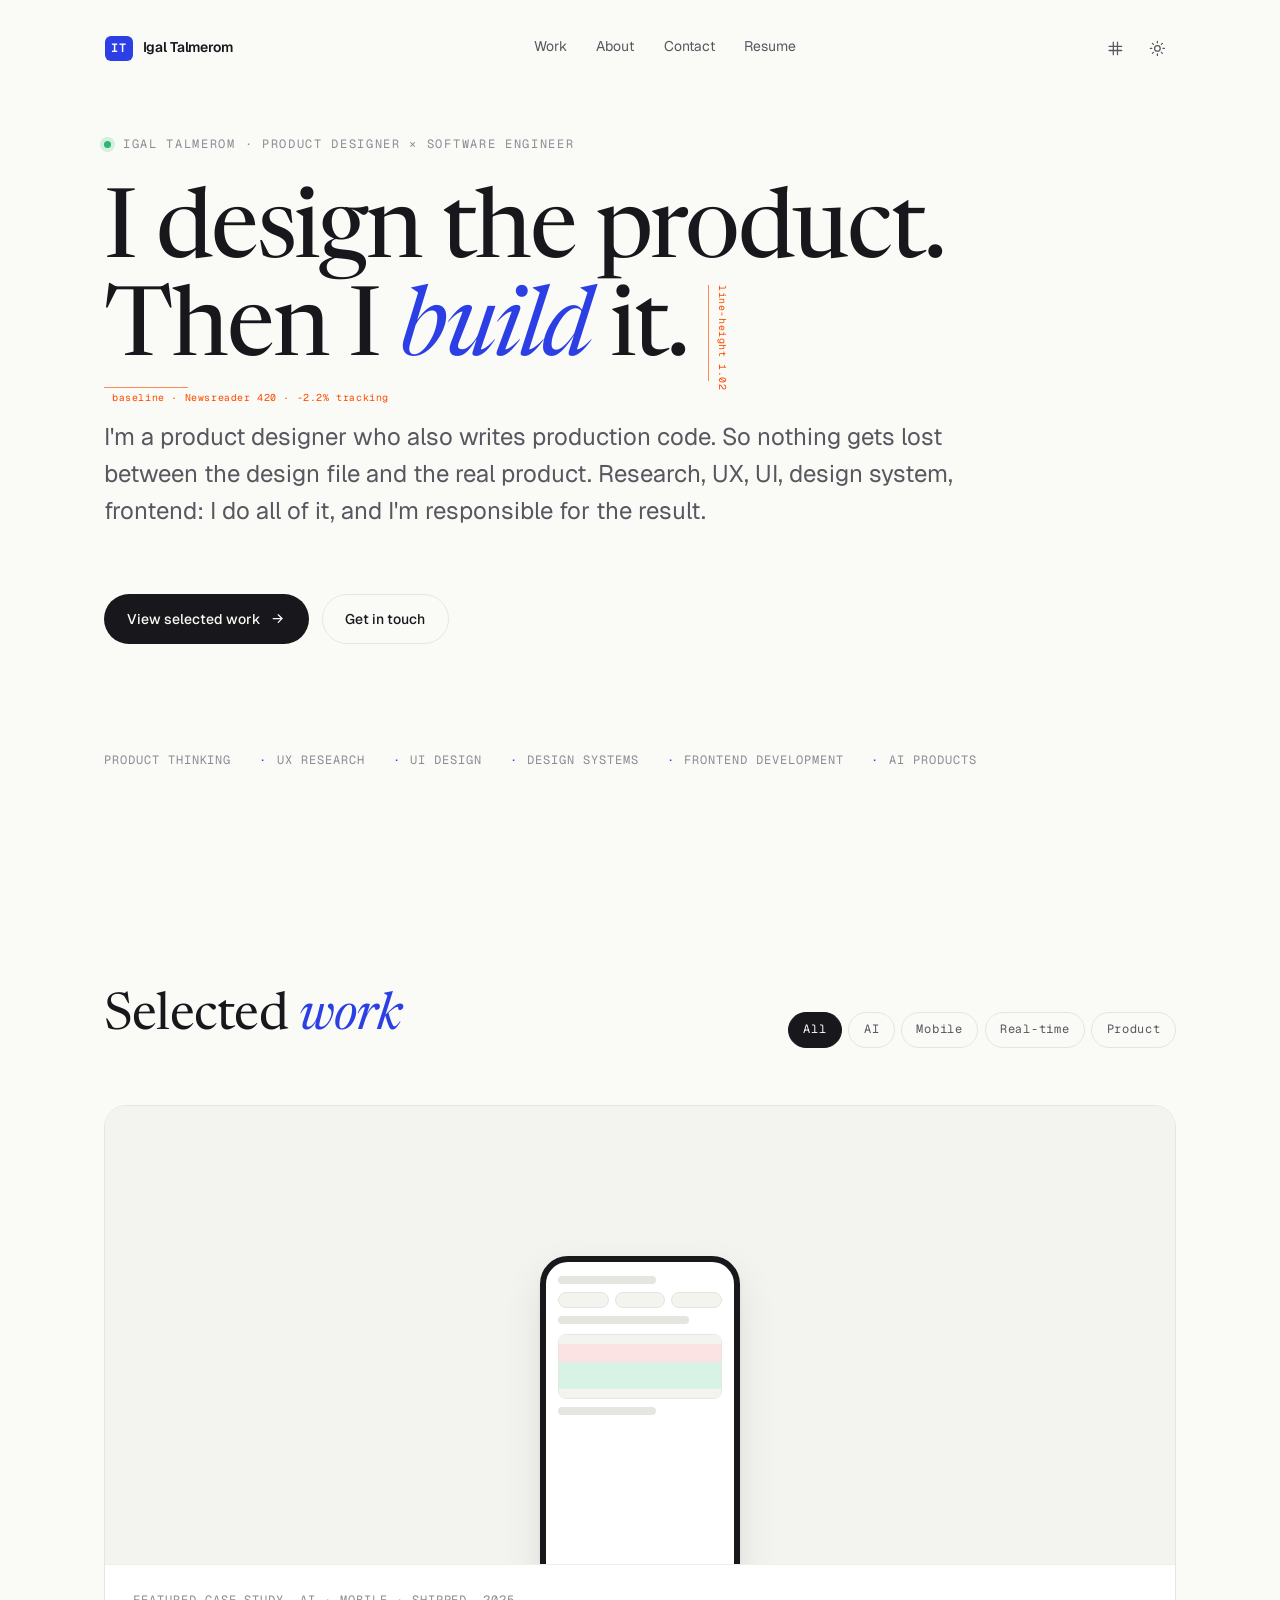
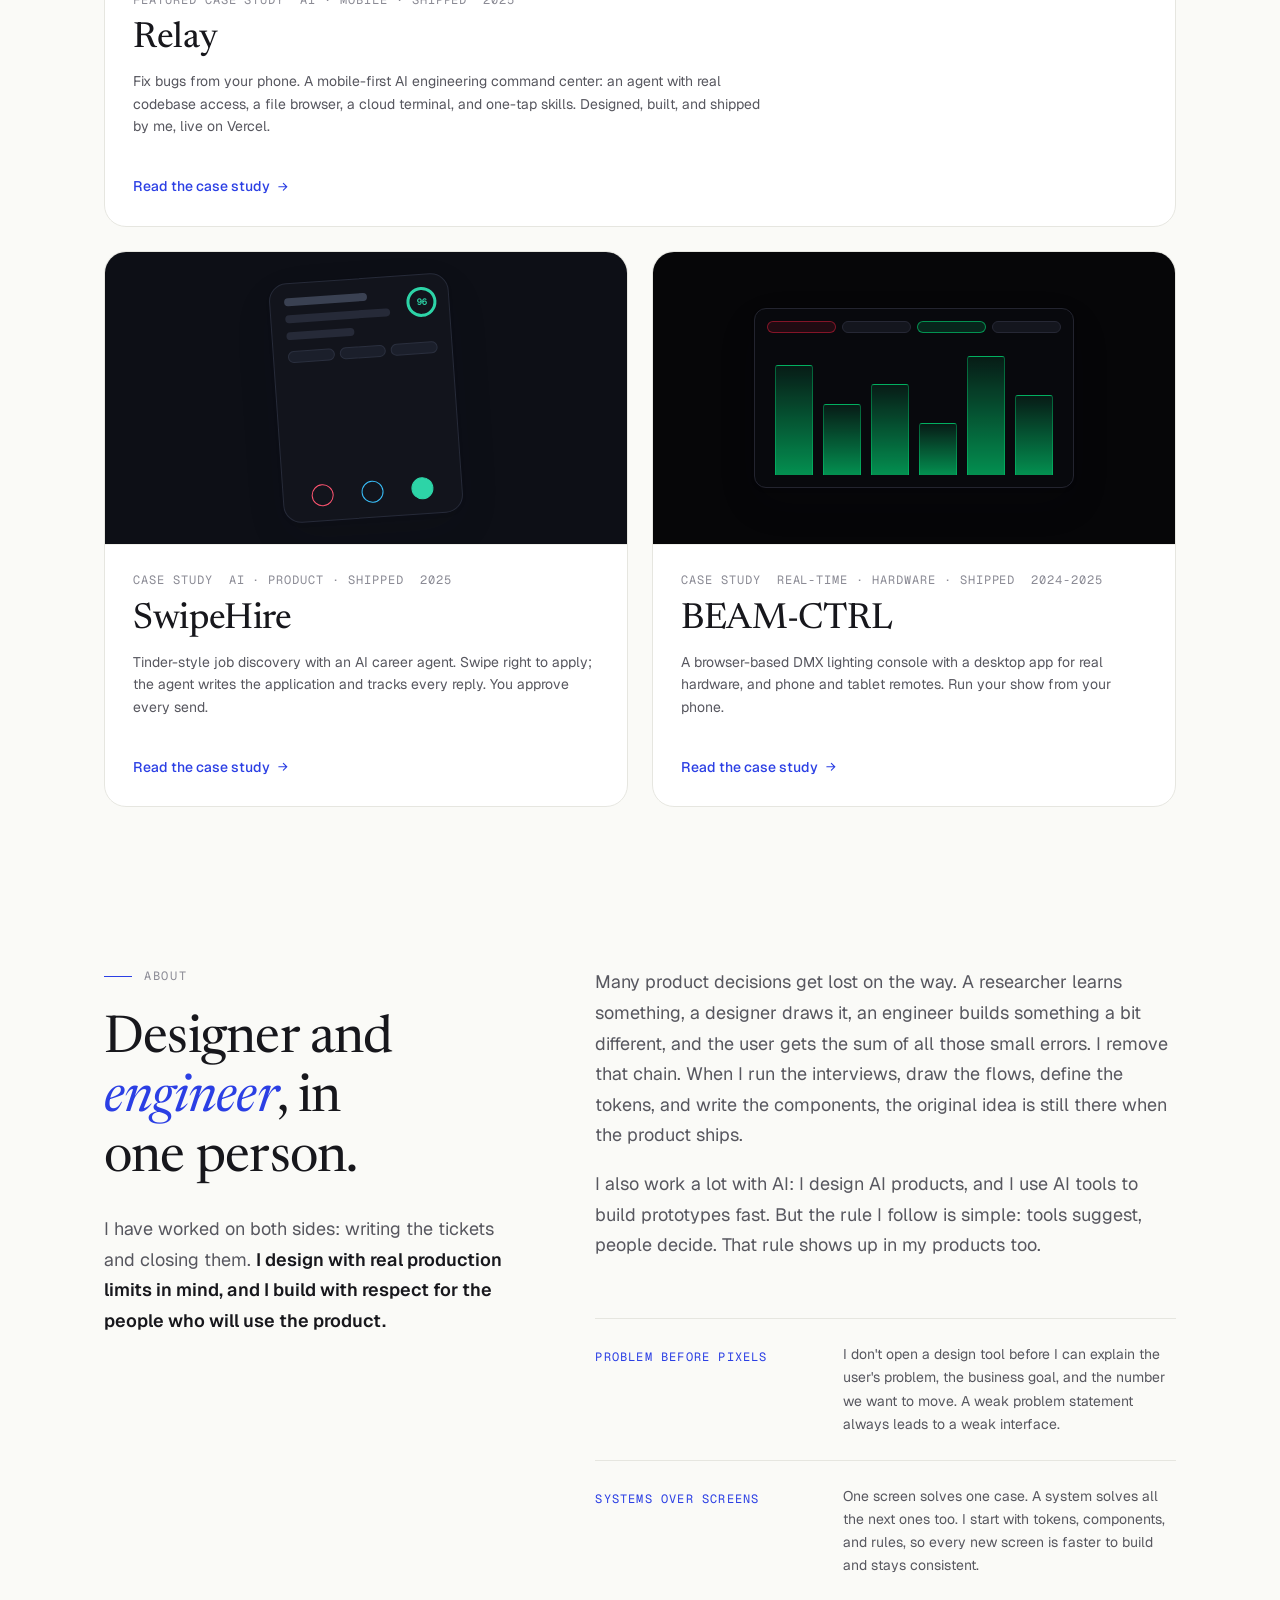
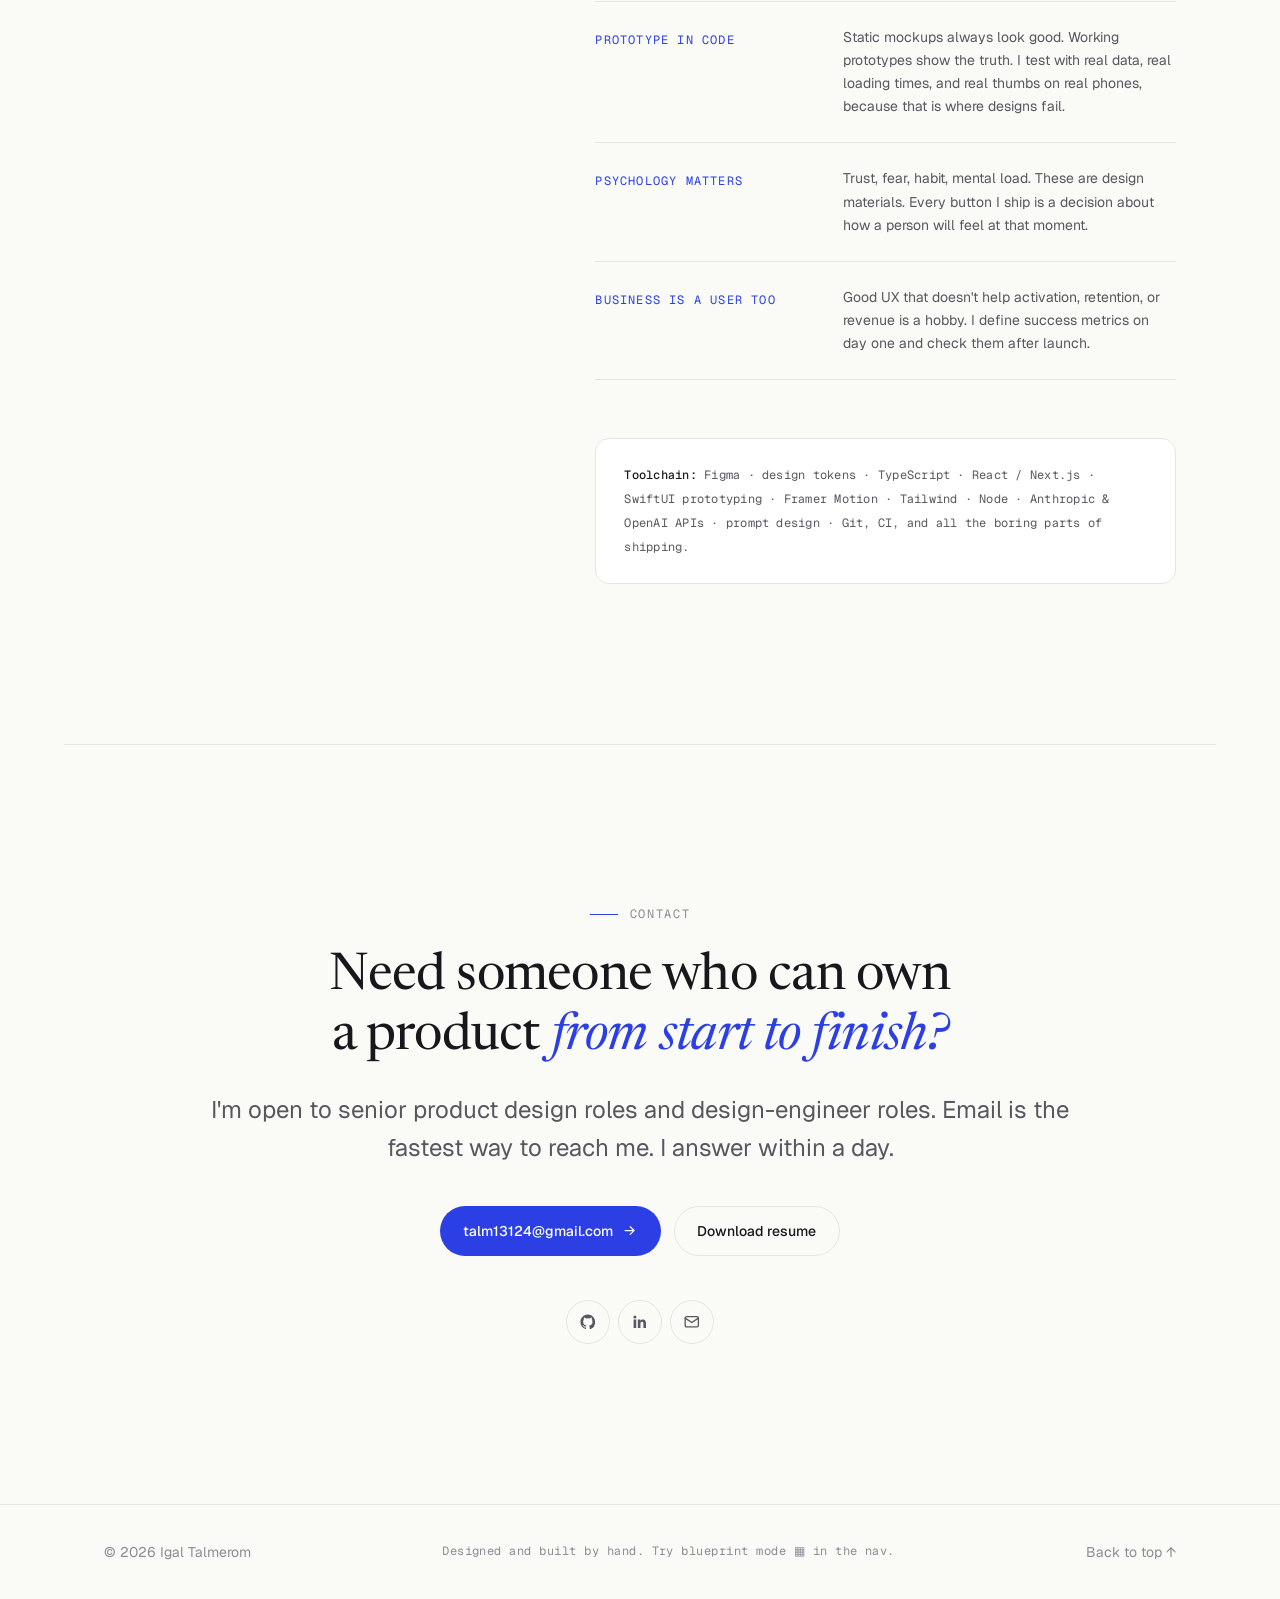
==== commit ae1d8ac1: "Replace fictional case studies with real shipped products: Relay, SwipeHire, BEAM-CTRL Co-Authored-B" ====
--- a/index.html
+++ b/index.html
@@ -81,14 +81,14 @@
           <button class="filter" data-filter="all" aria-pressed="true">All</button>
           <button class="filter" data-filter="ai" aria-pressed="false">AI</button>
           <button class="filter" data-filter="mobile" aria-pressed="false">Mobile</button>
-          <button class="filter" data-filter="systems" aria-pressed="false">Design systems</button>
+          <button class="filter" data-filter="realtime" aria-pressed="false">Real-time</button>
           <button class="filter" data-filter="product" aria-pressed="false">Product</button>
         </div>
       </div>
 
       <div class="work-grid">
-        <!-- Relay Code · featured -->
-        <a class="card card-featured reveal" href="work/relay-code.html" data-tags="ai mobile product" data-bp="card/featured · radius 22 · border line">
+        <!-- Relay · featured -->
+        <a class="card card-featured reveal" href="work/relay.html" data-tags="ai mobile product" data-bp="card/featured · radius 22 · border line">
           <div class="card-visual">
             <div class="thumb-phone" aria-hidden="true">
               <div class="bar w60"></div>
@@ -98,66 +98,58 @@
                 <i class="ctx"></i><i class="del"></i><i class="del"></i><i class="add"></i><i class="add"></i><i class="add"></i><i class="ctx"></i>
               </div>
               <div class="bar w60"></div>
-              <div class="approve"></div>
+              <div class="approve" style="background:#10B981;"></div>
             </div>
           </div>
           <div class="card-body">
-            <div class="card-meta"><span>Featured case study</span><span>AI · Mobile · 0→1</span><span>2025</span></div>
-            <h3>Relay Code</h3>
-            <p>A platform for working with AI coding agents from your phone. Review code changes, run tests, guide the agent, and merge pull requests from anywhere. The case study covers the full process, from the first problem to the final product.</p>
+            <div class="card-meta"><span>Featured case study</span><span>AI · Mobile · Shipped</span><span>2025</span></div>
+            <h3>Relay</h3>
+            <p>Fix bugs from your phone. A mobile-first AI engineering command center: an agent with real codebase access, a file browser, a cloud terminal, and one-tap skills. Designed, built, and shipped by me, live on Vercel.</p>
             <span class="card-cta">Read the case study
               <svg viewBox="0 0 24 24" fill="none" stroke="currentColor" stroke-width="2" stroke-linecap="round"><path d="M5 12h14m-6-6 6 6-6 6"/></svg>
             </span>
           </div>
         </a>
 
-        <!-- Northlight -->
-        <a class="card reveal" href="work/northlight.html" data-tags="systems product" style="--d: 80ms">
-          <div class="card-visual">
-            <div class="thumb-tokens" aria-hidden="true">
-              <i style="background: var(--accent)"></i><i style="background: var(--wash)"></i><i style="background: var(--surface)"></i><i style="background: var(--ink)"></i>
-              <i style="background: #2BB673"></i><i style="background: #C07C10"></i><i style="background: #D64545"></i><i style="background: var(--surface-2)"></i>
+        <!-- SwipeHire -->
+        <a class="card reveal" href="work/swipehire.html" data-tags="ai mobile product" style="--d: 80ms">
+          <div class="card-visual" style="background:#0D0F16;">
+            <div class="thumb-swipe" aria-hidden="true">
+              <span class="ring">96</span>
+              <div class="bar b1"></div>
+              <div class="bar b2"></div>
+              <div class="bar b3"></div>
+              <div class="chiprow"><i></i><i></i><i></i></div>
+              <div class="actions"><i class="no"></i><i class="sup"></i><i class="yes"></i></div>
             </div>
           </div>
           <div class="card-body">
-            <div class="card-meta"><span>Case study</span><span>Design system</span><span>2024</span></div>
-            <h3>Northlight Design System</h3>
-            <p>A design system for a fintech company. 42 components, full dark mode, and UI build time cut by 68%.</p>
+            <div class="card-meta"><span>Case study</span><span>AI · Product · Shipped</span><span>2025</span></div>
+            <h3>SwipeHire</h3>
+            <p>Tinder-style job discovery with an AI career agent. Swipe right to apply; the agent writes the application and tracks every reply. You approve every send.</p>
             <span class="card-cta">Read the case study
               <svg viewBox="0 0 24 24" fill="none" stroke="currentColor" stroke-width="2" stroke-linecap="round"><path d="M5 12h14m-6-6 6 6-6 6"/></svg>
             </span>
           </div>
         </a>
 
-        <!-- Cadence -->
-        <a class="card reveal" href="work/cadence.html" data-tags="product mobile" style="--d: 160ms">
-          <div class="card-visual">
-            <div class="thumb-cal" aria-hidden="true"><i class="b1"></i><i class="b2"></i><i class="b3"></i></div>
+        <!-- BEAM-CTRL -->
+        <a class="card reveal" href="work/beamctrl.html" data-tags="realtime mobile product" style="--d: 160ms">
+          <div class="card-visual" style="background:#060608;">
+            <div class="thumb-console" aria-hidden="true">
+              <div class="top"><i class="warn"></i><i></i><i class="hot"></i><i></i></div>
+              <div class="faders"><i class="f1"></i><i class="f2"></i><i class="f3"></i><i class="f4"></i><i class="f5"></i><i class="f6"></i></div>
+            </div>
           </div>
           <div class="card-body">
-            <div class="card-meta"><span>Case study</span><span>Product · UX research</span><span>2024</span></div>
-            <h3>Cadence</h3>
-            <p>A calendar that protects your focus time. A research-heavy project: 14 user interviews led to a new way to plan deep work.</p>
+            <div class="card-meta"><span>Case study</span><span>Real-time · Hardware · Shipped</span><span>2024-2025</span></div>
+            <h3>BEAM-CTRL</h3>
+            <p>A browser-based DMX lighting console with a desktop app for real hardware, and phone and tablet remotes. Run your show from your phone.</p>
             <span class="card-cta">Read the case study
               <svg viewBox="0 0 24 24" fill="none" stroke="currentColor" stroke-width="2" stroke-linecap="round"><path d="M5 12h14m-6-6 6 6-6 6"/></svg>
           </span>
           </div>
         </a>
-
-        <!-- NDA -->
-        <div class="card card-locked reveal" data-tags="ai product" style="--d: 240ms">
-          <div class="card-visual">
-            <div class="thumb-locked" aria-hidden="true">
-              <svg viewBox="0 0 24 24" fill="none" stroke="currentColor" stroke-width="1.8" stroke-linecap="round"><rect x="5" y="11" width="14" height="9" rx="2"/><path d="M8 11V8a4 4 0 0 1 8 0v3"/></svg>
-            </div>
-          </div>
-          <div class="card-body">
-            <div class="card-meta"><span>Under NDA</span><span>AI · Enterprise</span><span>2025</span></div>
-            <h3>AI evaluation console</h3>
-            <p>Design lead for an internal AI evaluation tool at an enterprise client. I can share the process and results in a call.</p>
-            <span class="card-cta">Available on request</span>
-          </div>
-        </div>
       </div>
     </section>
 
--- a/css/main.css
+++ b/css/main.css
@@ -569,12 +569,60 @@
 .thumb-cal .b2 { height: 52px; }
 .thumb-cal .b3 { height: 68px; background: var(--surface-2); }
 
-.thumb-locked {
-  width: 100%; height: 100%;
-  background: repeating-linear-gradient(-45deg, transparent 0 10px, var(--line-soft) 10px 11px);
+.thumb-swipe {
+  width: min(180px, 42%);
+  aspect-ratio: 3 / 4;
+  border-radius: 18px;
+  background: #12141C;
+  border: 1px solid #262A38;
+  box-shadow: var(--shadow-lift);
+  transform: rotate(-4deg);
+  padding: 14px;
+  display: flex; flex-direction: column; gap: 9px;
+  position: relative;
+}
+.thumb-swipe .ring {
+  position: absolute; top: 12px; right: 12px;
+  width: 30px; height: 30px; border-radius: 50%;
+  border: 3px solid #2dd4a7;
   display: grid; place-items: center;
-}
-.thumb-locked svg { width: 1.6rem; height: 1.6rem; color: var(--ink-3); }
+  color: #2dd4a7; font-family: var(--font-mono); font-size: 9px; font-weight: 600;
+}
+.thumb-swipe .bar { height: 8px; border-radius: 4px; background: #262A38; }
+.thumb-swipe .bar.b1 { width: 55%; background: #3A4152; }
+.thumb-swipe .bar.b2 { width: 70%; }
+.thumb-swipe .bar.b3 { width: 45%; }
+.thumb-swipe .chiprow { display: flex; gap: 5px; margin-top: 2px; }
+.thumb-swipe .chiprow i { height: 12px; flex: 1; border-radius: 6px; background: #1B1F2B; border: 1px solid #2A2F3E; }
+.thumb-swipe .actions { margin-top: auto; display: flex; justify-content: space-around; }
+.thumb-swipe .actions i { width: 22px; height: 22px; border-radius: 50%; border: 1.5px solid #2A2F3E; }
+.thumb-swipe .actions .no { border-color: #ff5470; }
+.thumb-swipe .actions .sup { border-color: #38bdf8; }
+.thumb-swipe .actions .yes { background: #2dd4a7; border-color: #2dd4a7; }
+
+.thumb-console {
+  width: min(320px, 72%);
+  aspect-ratio: 16 / 9;
+  border-radius: 12px;
+  background: #08090D;
+  border: 1px solid #23242F;
+  box-shadow: var(--shadow-lift);
+  padding: 12px;
+  display: flex; flex-direction: column; gap: 8px;
+  font-family: var(--font-mono);
+}
+.thumb-console .top { display: flex; gap: 6px; }
+.thumb-console .top i { height: 12px; border-radius: 6px; flex: 1; background: #14161E; border: 1px solid #262835; }
+.thumb-console .top .hot { background: rgba(0,255,136,0.12); border-color: rgba(0,255,136,0.5); }
+.thumb-console .top .warn { background: rgba(255,34,68,0.1); border-color: rgba(255,34,68,0.45); }
+.thumb-console .faders { flex: 1; display: flex; gap: 10px; align-items: flex-end; padding: 4px 8px 0; }
+.thumb-console .faders i { flex: 1; border-radius: 3px 3px 0 0; background: linear-gradient(to top, rgba(0,255,136,0.55), rgba(0,255,136,0.08)); border: 1px solid rgba(0,255,136,0.3); border-bottom: 0; }
+.thumb-console .faders .f1 { height: 85%; }
+.thumb-console .faders .f2 { height: 55%; }
+.thumb-console .faders .f3 { height: 70%; }
+.thumb-console .faders .f4 { height: 40%; }
+.thumb-console .faders .f5 { height: 92%; }
+.thumb-console .faders .f6 { height: 62%; }
 
 /* ---------- About ---------- */
 .about-grid {
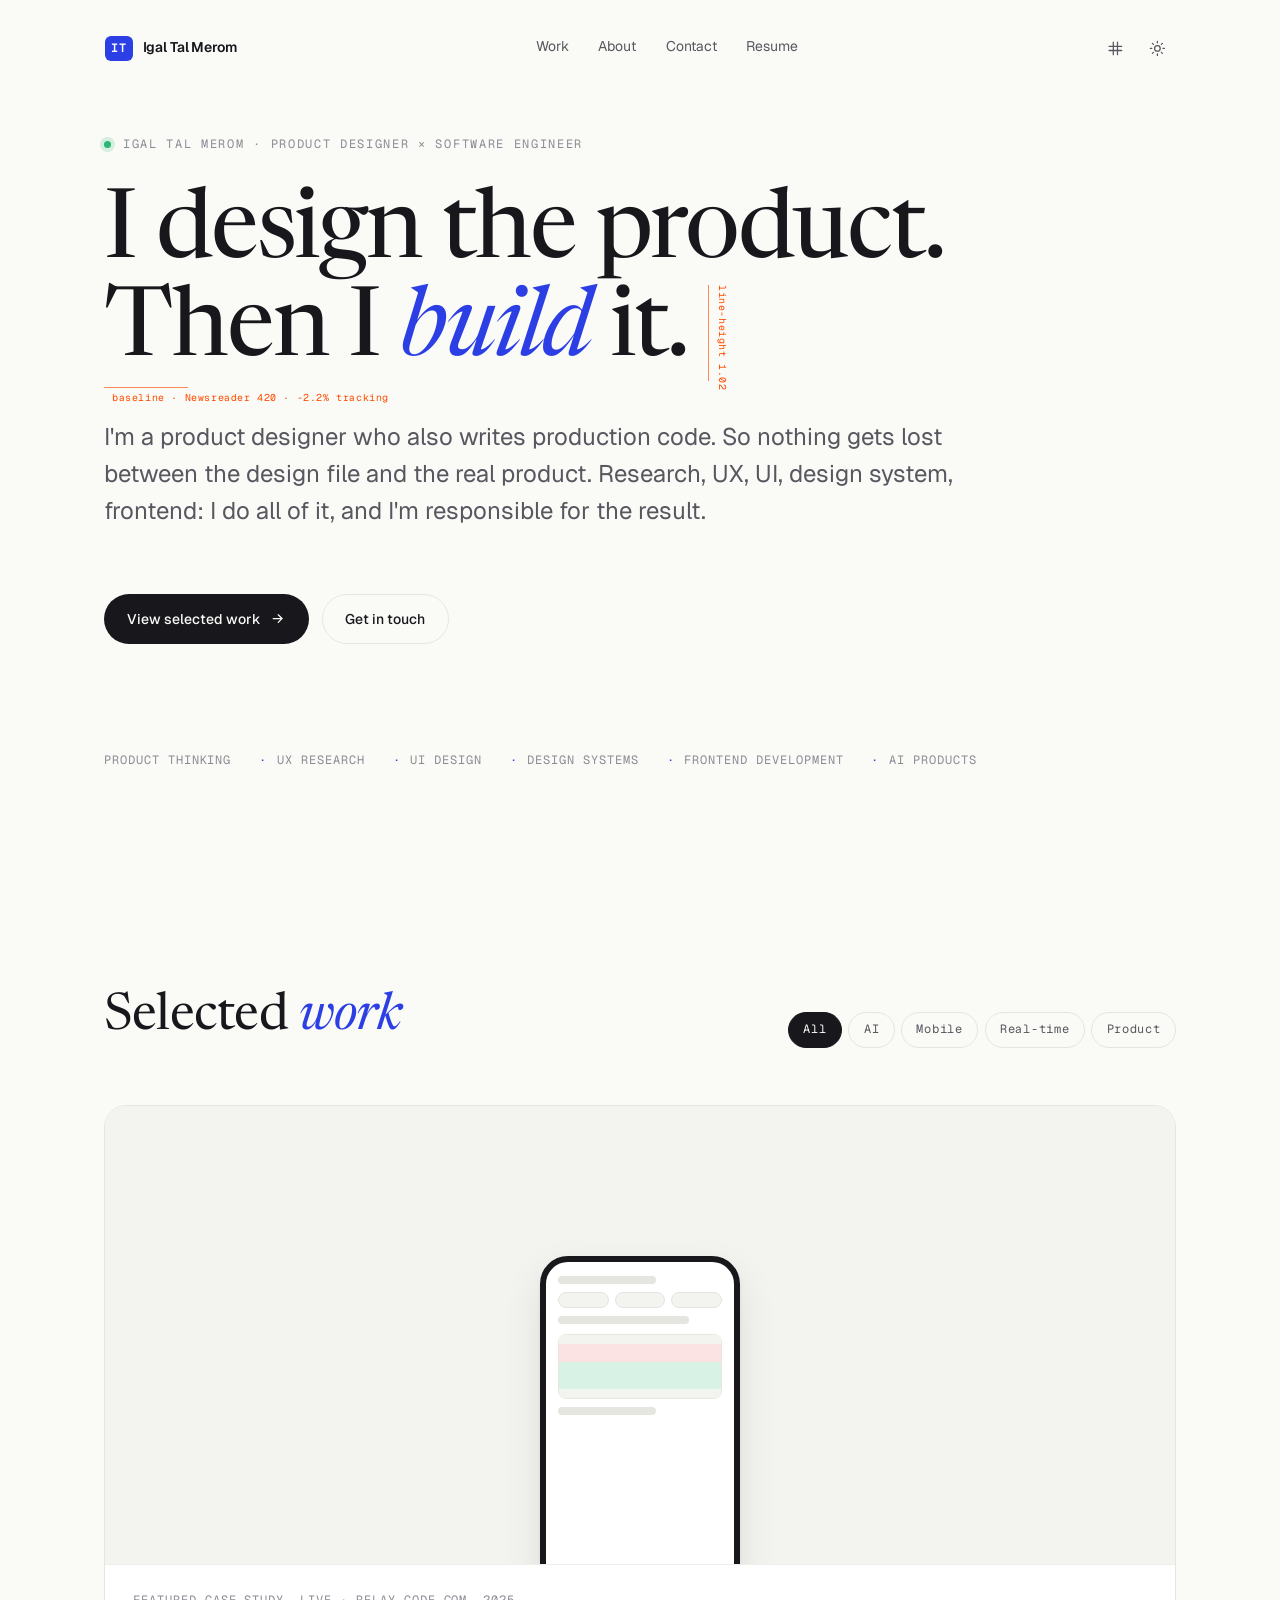
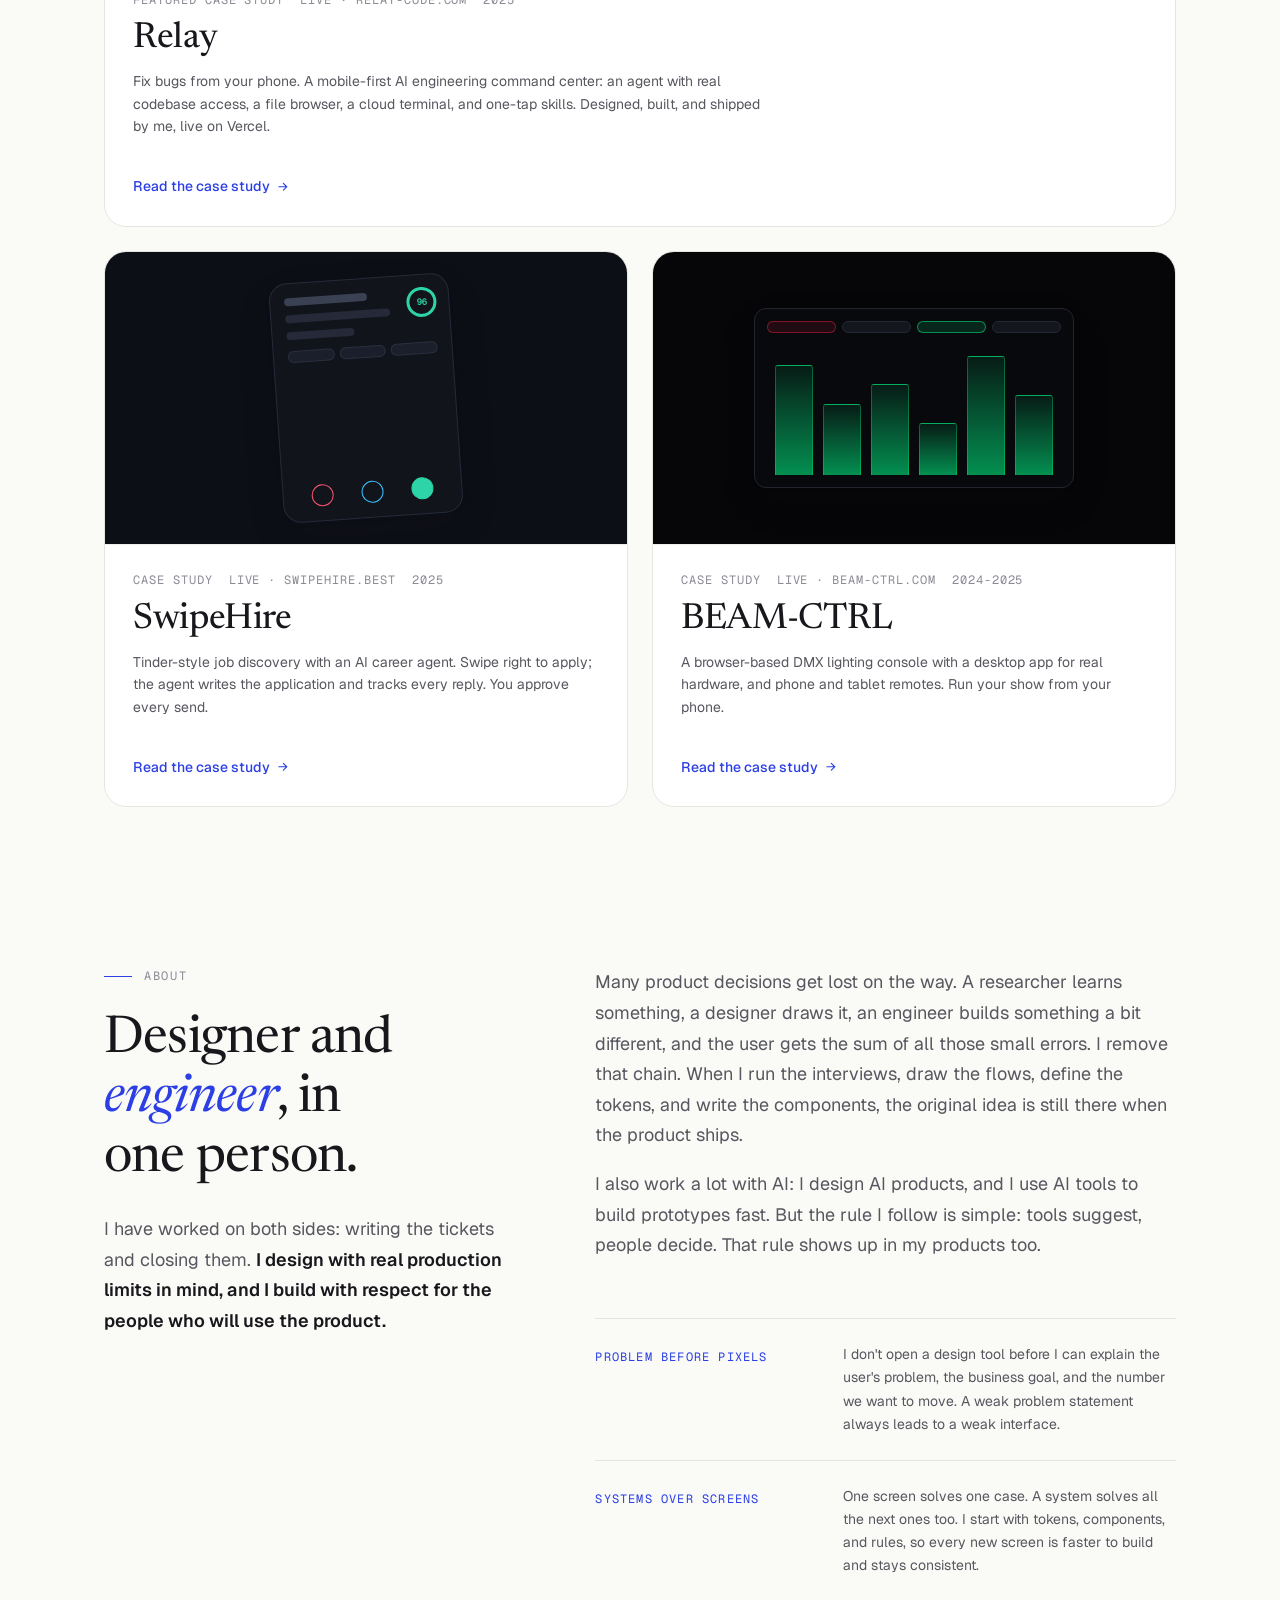
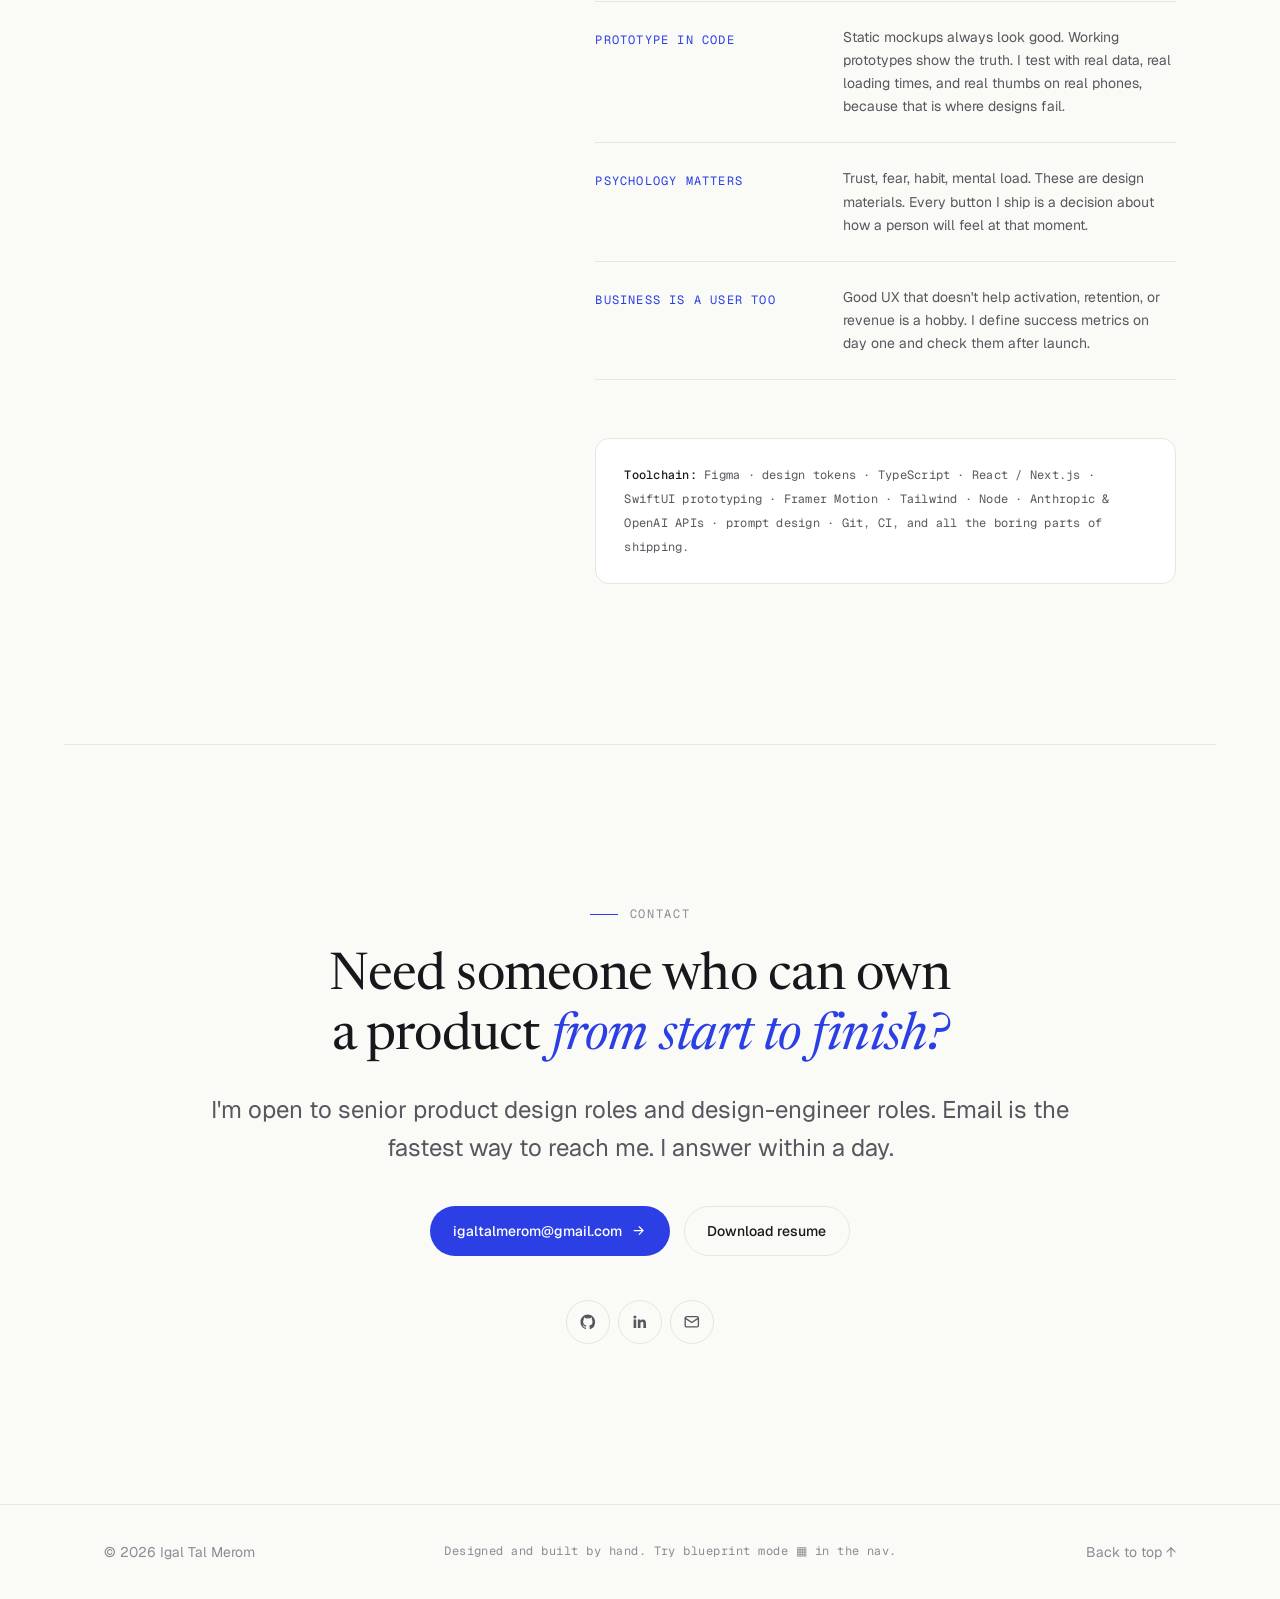
==== commit fa0b23a6: "Real identity + live products: real resume data, live links, real screenshots, Figma link Co-Authore" ====
--- a/index.html
+++ b/index.html
@@ -3,7 +3,7 @@
 <head>
   <meta charset="UTF-8" />
   <meta name="viewport" content="width=device-width, initial-scale=1.0" />
-  <title>Igal Talmerom | Product Designer &amp; Software Engineer</title>
+  <title>Igal Tal Merom | Product Designer &amp; Software Engineer</title>
   <meta name="description" content="Product designer and software engineer. I do the research, the UX, the UI and the design system, and then I build the product myself." />
   <script>
     // pre-paint theme to avoid flash
@@ -24,7 +24,7 @@
 
   <header class="nav" aria-label="Primary">
     <div class="nav-inner">
-      <a class="brand" href="index.html"><span class="mark">IT</span> Igal Talmerom</a>
+      <a class="brand" href="index.html"><span class="mark">IT</span> Igal Tal Merom</a>
       <nav>
         <ul class="nav-links">
           <li><a href="#work">Work</a></li>
@@ -48,7 +48,7 @@
   <main>
     <!-- ===================== HERO ===================== -->
     <section class="hero container">
-      <p class="hero-intro stage stage-1"><span class="dot" aria-hidden="true"></span> Igal Talmerom · Product Designer × Software Engineer</p>
+      <p class="hero-intro stage stage-1"><span class="dot" aria-hidden="true"></span> Igal Tal Merom · Product Designer × Software Engineer</p>
       <h1 class="stage stage-2" data-bp="type/display · Newsreader 420 · clamp(44-96) / 1.02">
         I design the product.<br />
         <span class="redline-wrap">Then I <em>build</em> it.
@@ -102,7 +102,7 @@
             </div>
           </div>
           <div class="card-body">
-            <div class="card-meta"><span>Featured case study</span><span>AI · Mobile · Shipped</span><span>2025</span></div>
+            <div class="card-meta"><span>Featured case study</span><span>Live · relay-code.com</span><span>2025</span></div>
             <h3>Relay</h3>
             <p>Fix bugs from your phone. A mobile-first AI engineering command center: an agent with real codebase access, a file browser, a cloud terminal, and one-tap skills. Designed, built, and shipped by me, live on Vercel.</p>
             <span class="card-cta">Read the case study
@@ -124,7 +124,7 @@
             </div>
           </div>
           <div class="card-body">
-            <div class="card-meta"><span>Case study</span><span>AI · Product · Shipped</span><span>2025</span></div>
+            <div class="card-meta"><span>Case study</span><span>Live · swipehire.best</span><span>2025</span></div>
             <h3>SwipeHire</h3>
             <p>Tinder-style job discovery with an AI career agent. Swipe right to apply; the agent writes the application and tracks every reply. You approve every send.</p>
             <span class="card-cta">Read the case study
@@ -142,7 +142,7 @@
             </div>
           </div>
           <div class="card-body">
-            <div class="card-meta"><span>Case study</span><span>Real-time · Hardware · Shipped</span><span>2024-2025</span></div>
+            <div class="card-meta"><span>Case study</span><span>Live · beam-ctrl.com</span><span>2024-2025</span></div>
             <h3>BEAM-CTRL</h3>
             <p>A browser-based DMX lighting console with a desktop app for real hardware, and phone and tablet remotes. Run your show from your phone.</p>
             <span class="card-cta">Read the case study
@@ -220,7 +220,7 @@
         Email is the fastest way to reach me. I answer within a day.
       </p>
       <div class="contact-ctas reveal" style="--d: 180ms">
-        <a class="btn btn-accent" href="mailto:talm13124@gmail.com">talm13124@gmail.com
+        <a class="btn btn-accent" href="mailto:igaltalmerom@gmail.com">igaltalmerom@gmail.com
           <svg viewBox="0 0 24 24" fill="none" stroke="currentColor" stroke-width="2" stroke-linecap="round"><path d="M5 12h14m-6-6 6 6-6 6"/></svg>
         </a>
         <a class="btn btn-ghost" href="resume.html">Download resume</a>
@@ -232,7 +232,7 @@
         <a href="https://www.linkedin.com/in/igaltalmerom" aria-label="LinkedIn" target="_blank" rel="noopener">
           <svg viewBox="0 0 24 24" fill="currentColor"><path d="M20.45 20.45h-3.55v-5.57c0-1.33-.03-3.04-1.85-3.04-1.86 0-2.14 1.45-2.14 2.94v5.67H9.35V9h3.41v1.56h.05c.47-.9 1.63-1.85 3.36-1.85 3.6 0 4.27 2.37 4.27 5.46v6.28ZM5.34 7.43a2.06 2.06 0 1 1 0-4.12 2.06 2.06 0 0 1 0 4.12ZM7.12 20.45H3.56V9h3.56v11.45Z"/></svg>
         </a>
-        <a href="mailto:talm13124@gmail.com" aria-label="Email">
+        <a href="mailto:igaltalmerom@gmail.com" aria-label="Email">
           <svg viewBox="0 0 24 24" fill="none" stroke="currentColor" stroke-width="1.8" stroke-linecap="round"><rect x="3" y="5" width="18" height="14" rx="2"/><path d="m3 7 9 6 9-6"/></svg>
         </a>
       </div>
@@ -241,7 +241,7 @@
 
   <footer class="footer">
     <div class="container footer-inner">
-      <span>© <span data-year>2026</span> Igal Talmerom</span>
+      <span>© <span data-year>2026</span> Igal Tal Merom</span>
       <span class="colophon">Designed and built by hand. Try blueprint mode ▦ in the nav.</span>
       <a href="#top" onclick="window.scrollTo({top:0,behavior:'smooth'});return false;">Back to top ↑</a>
     </div>
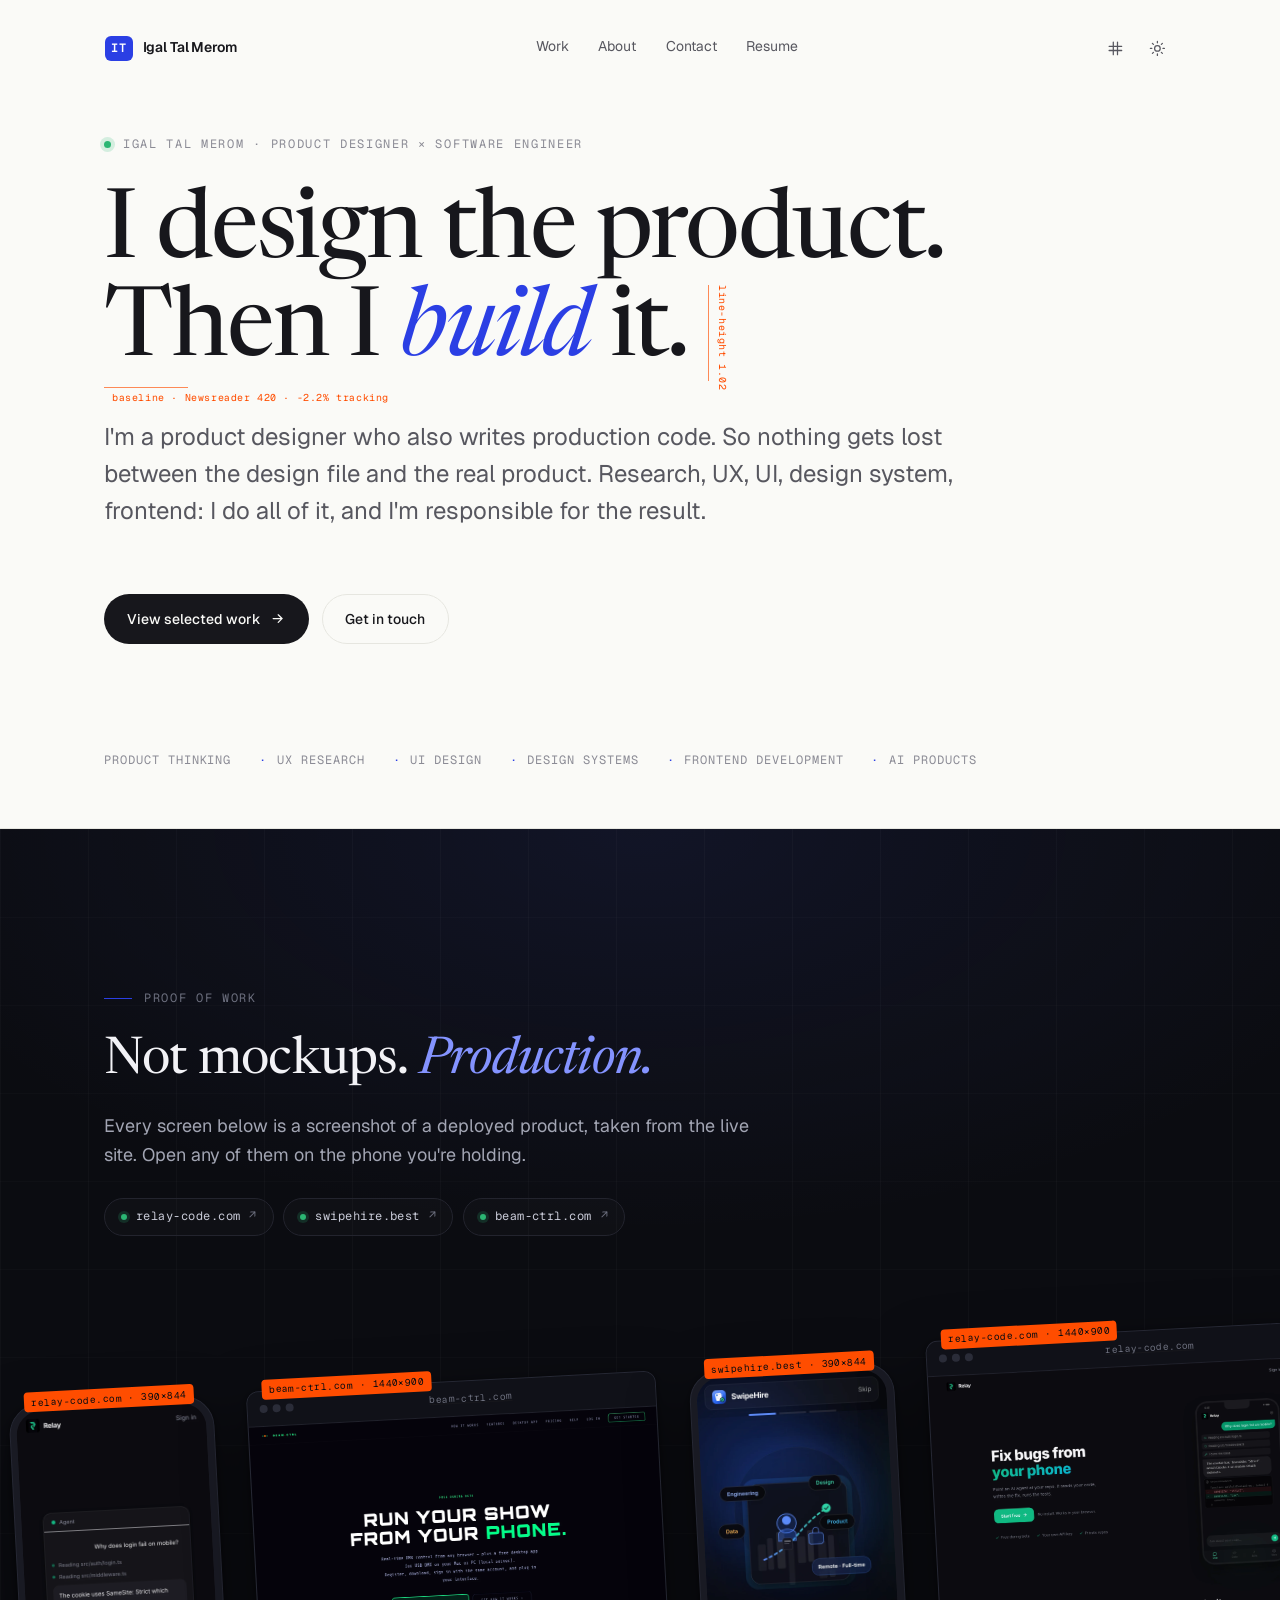
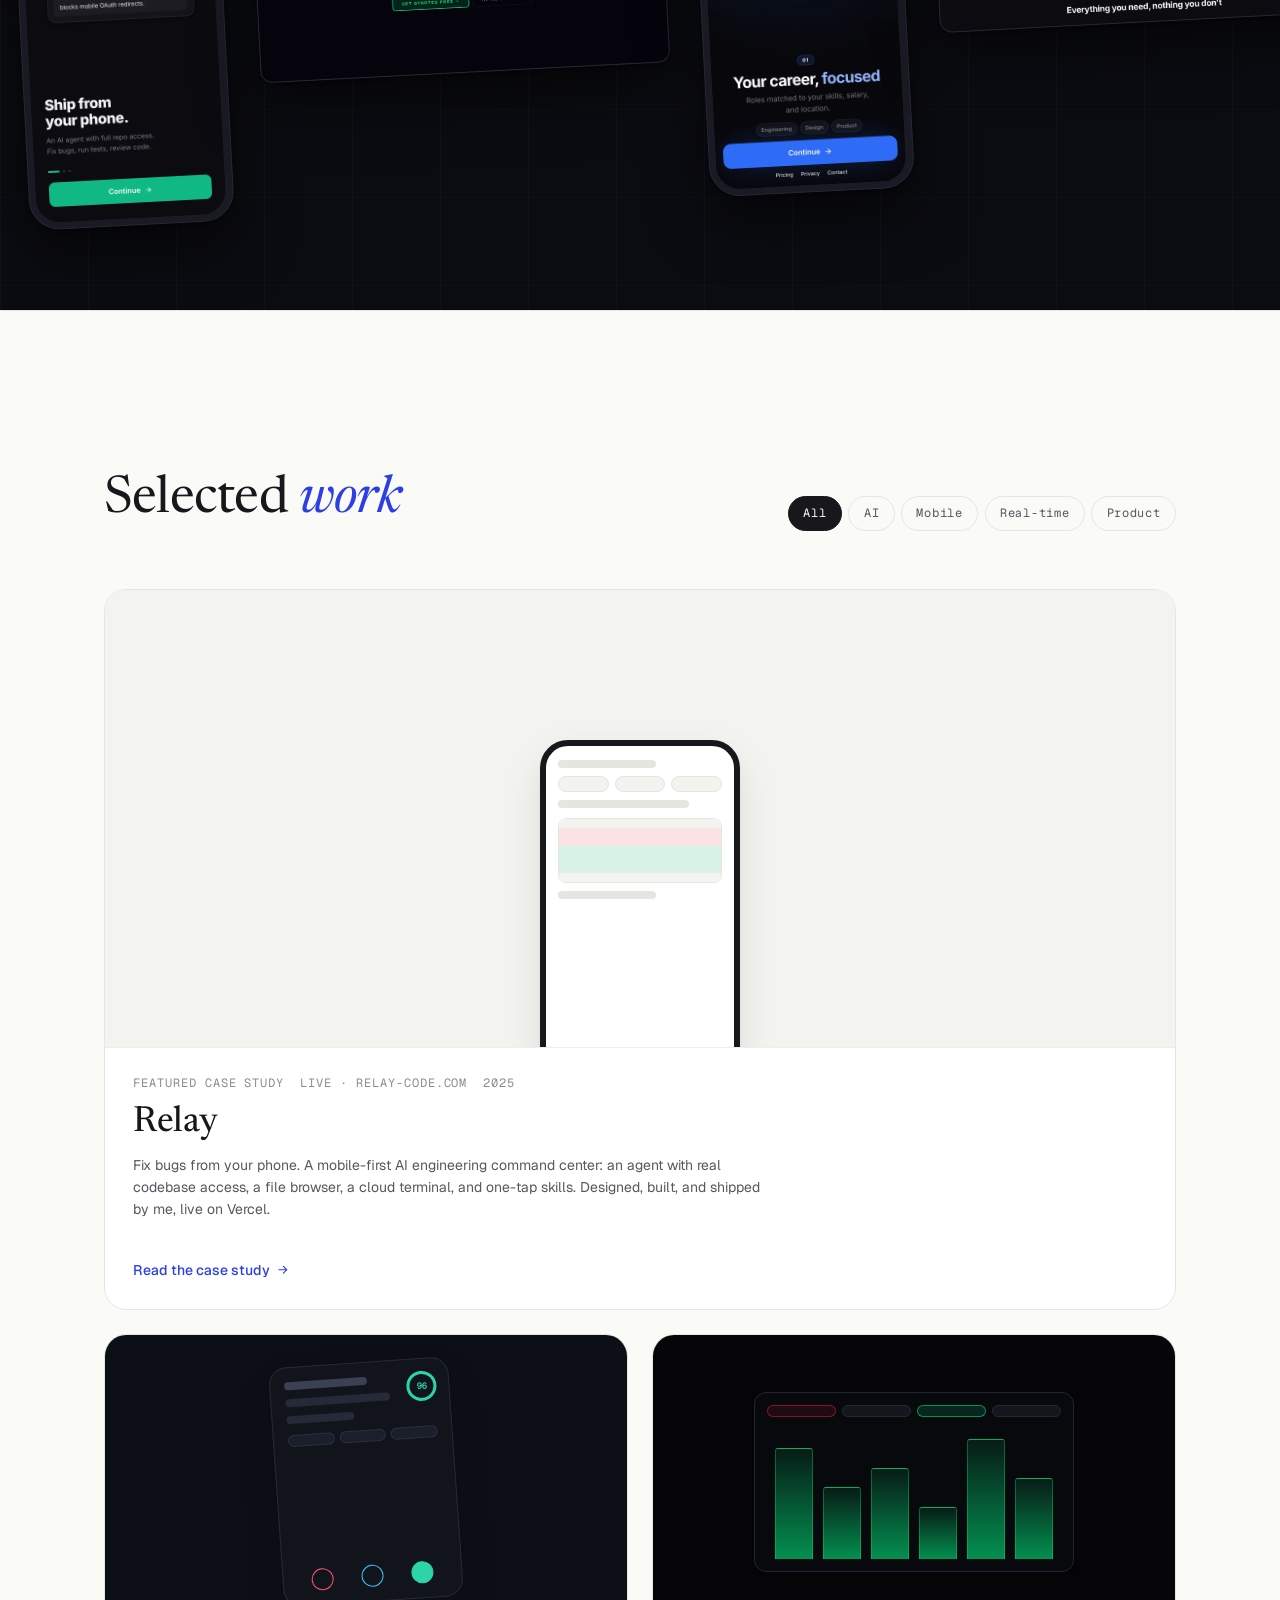
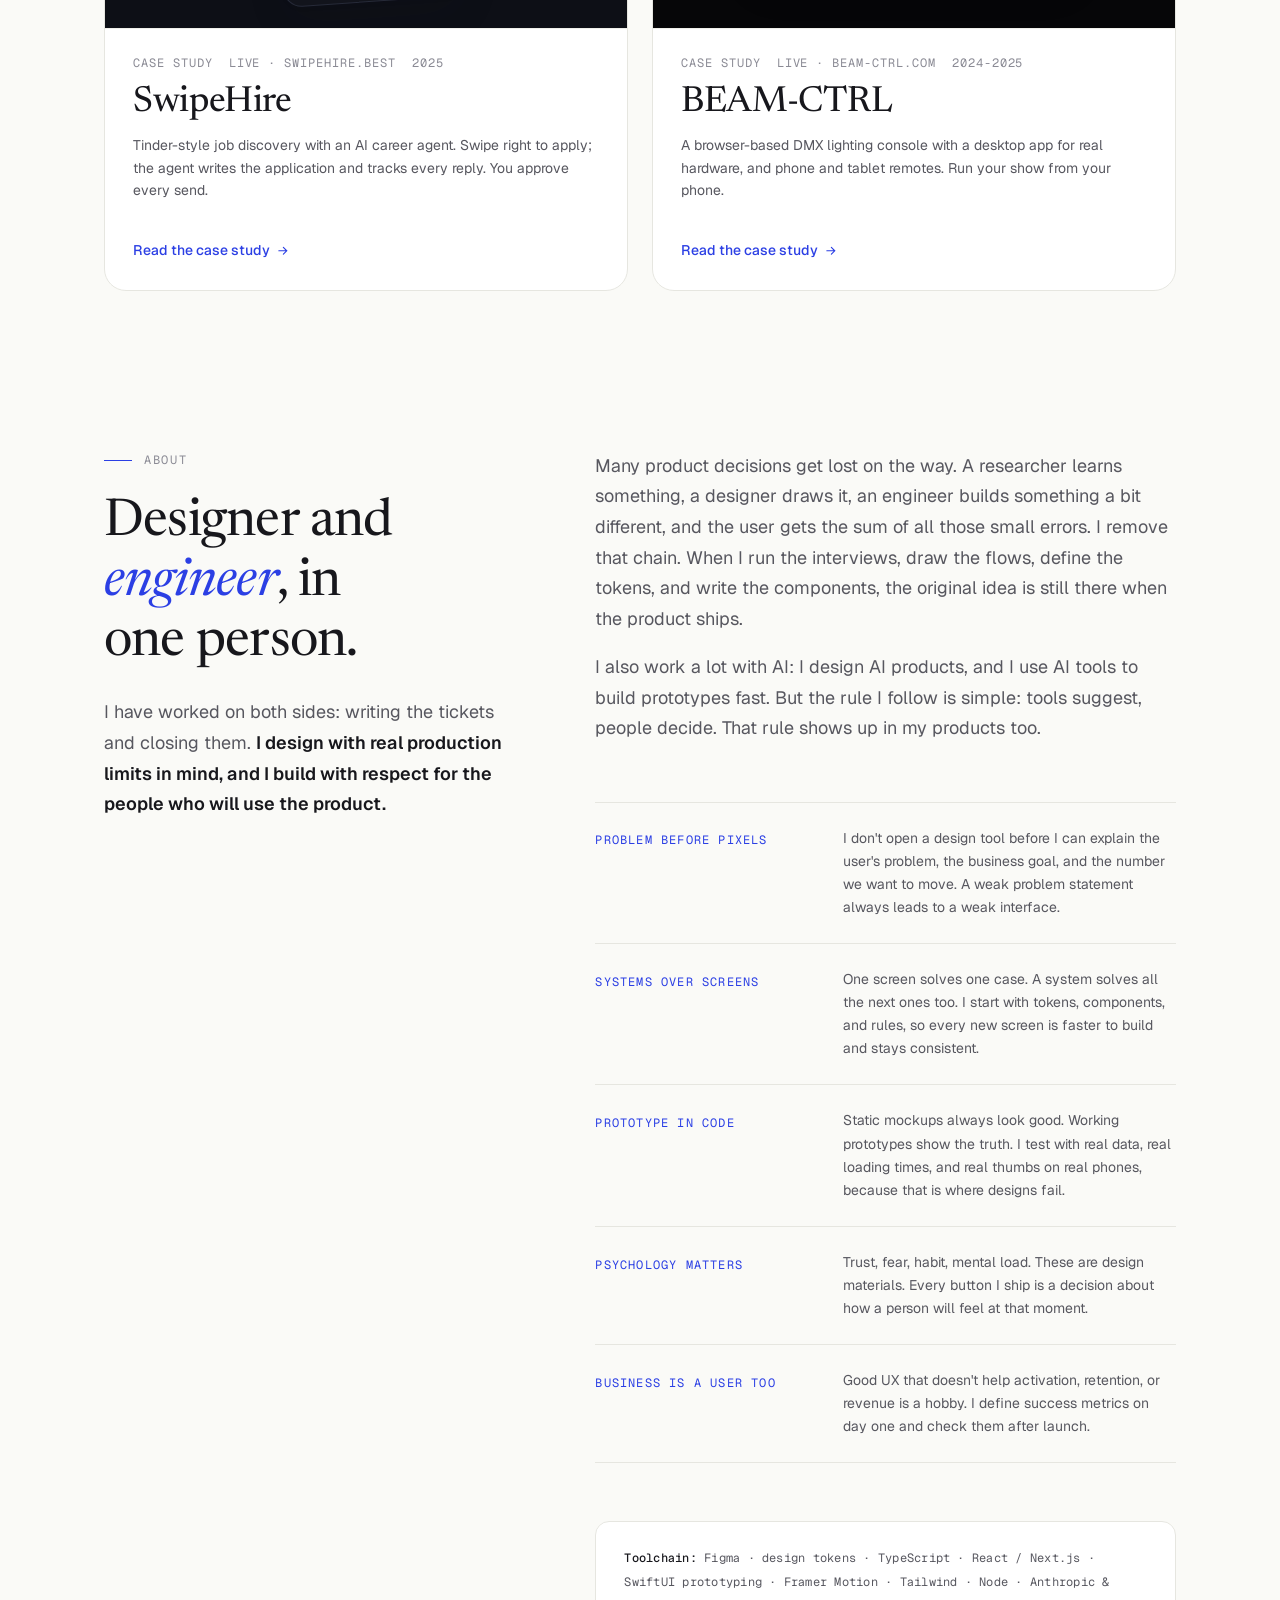
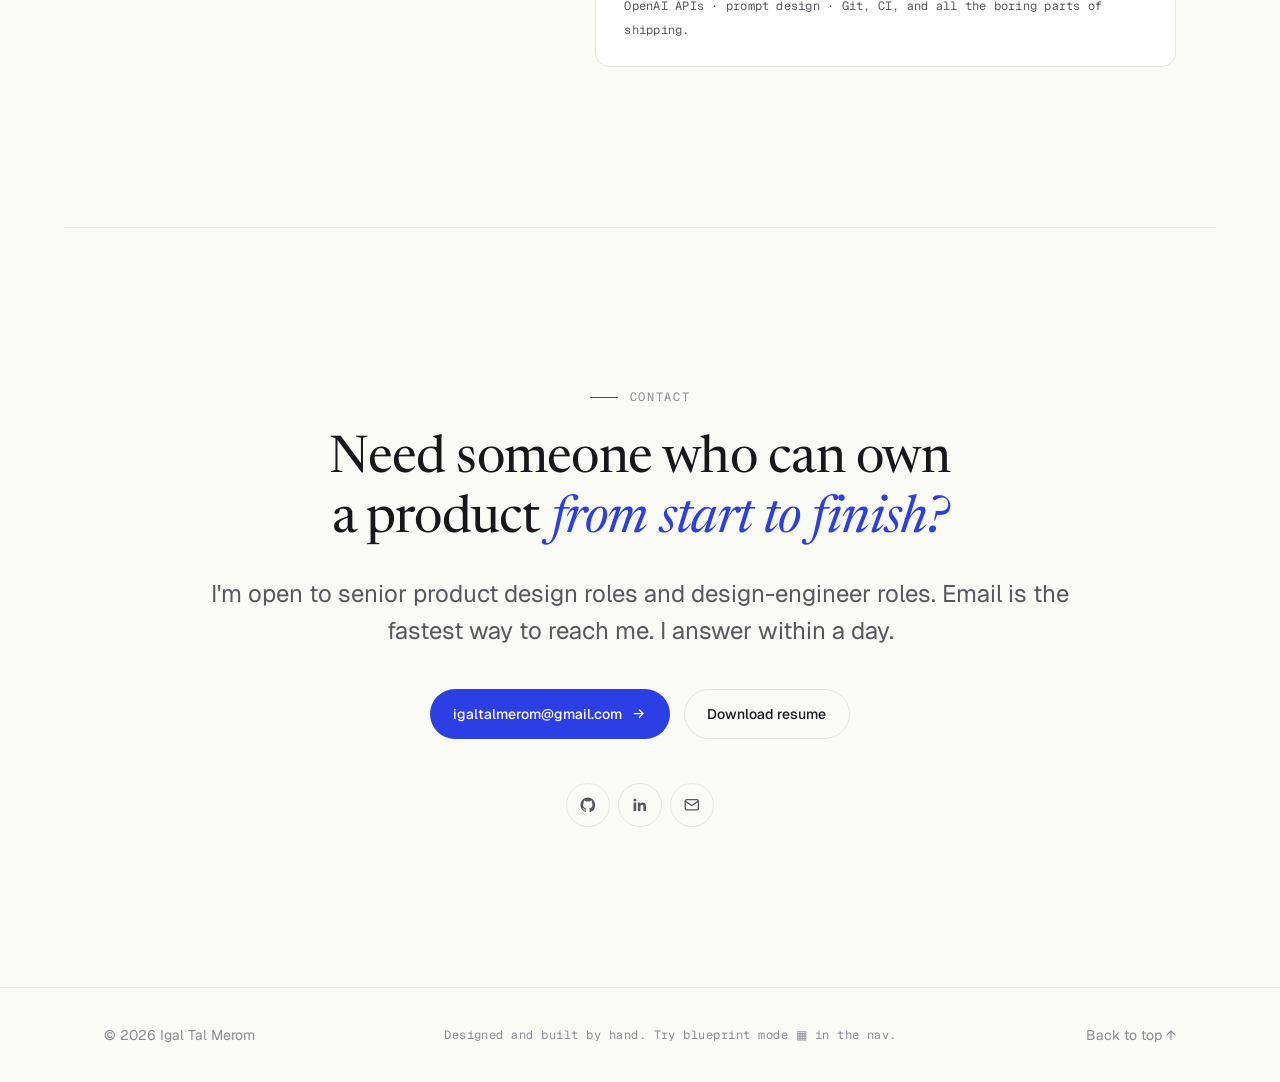
==== commit 602093c1: "Showcase band: real product screens, tilted strip with scroll parallax Full-bleed dark section after" ====
--- a/index.html
+++ b/index.html
@@ -41,6 +41,10 @@
           <svg class="sun" viewBox="0 0 24 24" fill="none" stroke="currentColor" stroke-width="1.8" stroke-linecap="round"><circle cx="12" cy="12" r="4"/><path d="M12 2v2m0 16v2M4.9 4.9l1.4 1.4m11.4 11.4 1.4 1.4M2 12h2m16 0h2M4.9 19.1l1.4-1.4M17.7 6.3l1.4-1.4"/></svg>
           <svg class="moon" viewBox="0 0 24 24" fill="none" stroke="currentColor" stroke-width="1.8" stroke-linecap="round"><path d="M21 12.8A9 9 0 1 1 11.2 3a7 7 0 0 0 9.8 9.8Z"/></svg>
         </button>
+        <button class="icon-btn menu-btn" data-menu-toggle aria-expanded="false" aria-label="Open menu">
+          <svg class="ic-open" viewBox="0 0 24 24" fill="none" stroke="currentColor" stroke-width="1.8" stroke-linecap="round"><path d="M4 7h16M4 12h16M4 17h16"/></svg>
+          <svg class="ic-close" viewBox="0 0 24 24" fill="none" stroke="currentColor" stroke-width="1.8" stroke-linecap="round"><path d="M6 6l12 12M18 6 6 18"/></svg>
+        </button>
       </div>
     </div>
   </header>
@@ -73,6 +77,65 @@
       </div>
     </section>
 
+    <!-- ===================== SHOWCASE: LIVE PRODUCTS ===================== -->
+    <section class="showcase" aria-label="Live products">
+      <div class="container showcase-head">
+        <p class="eyebrow reveal">Proof of work</p>
+        <h2 class="reveal" style="--d: 80ms">Not mockups. <em>Production.</em></h2>
+        <p class="showcase-sub reveal" style="--d: 160ms">
+          Every screen below is a screenshot of a deployed product, taken from the live site.
+          Open any of them on the phone you're holding.
+        </p>
+        <div class="showcase-links reveal" style="--d: 240ms">
+          <a class="live-chip" href="https://relay-code.com" target="_blank" rel="noopener">
+            <span class="dot" aria-hidden="true"></span> relay-code.com <span class="ext">↗</span>
+          </a>
+          <a class="live-chip" href="https://swipehire.best" target="_blank" rel="noopener">
+            <span class="dot" aria-hidden="true"></span> swipehire.best <span class="ext">↗</span>
+          </a>
+          <a class="live-chip" href="https://beam-ctrl.com" target="_blank" rel="noopener">
+            <span class="dot" aria-hidden="true"></span> beam-ctrl.com <span class="ext">↗</span>
+          </a>
+        </div>
+      </div>
+      <div class="showcase-stage reveal" style="--d: 200ms" data-strip>
+        <div class="strip">
+          <div class="tile tile-phone" data-speed="-1" style="--lift: 26px">
+            <span class="tile-tag">relay-code.com · 390×844</span>
+            <a class="tile-frame" href="https://relay-code.com" target="_blank" rel="noopener" aria-label="Relay, live site">
+              <img src="assets/shots/relay-m1.webp" alt="Relay on a phone: the AI agent reads the codebase and explains a login bug" width="780" height="1688" loading="lazy" decoding="async" />
+            </a>
+          </div>
+          <div class="tile tile-browser" data-speed="0.7" style="--lift: -18px">
+            <span class="tile-tag">beam-ctrl.com · 1440×900</span>
+            <a class="tile-frame" href="https://beam-ctrl.com" target="_blank" rel="noopener" aria-label="BEAM-CTRL, live site">
+              <span class="bar" aria-hidden="true"><i></i><i></i><i></i><span class="url">beam-ctrl.com</span></span>
+              <img src="assets/shots/beamctrl-d1.webp" alt="BEAM-CTRL landing page: run your show from your phone" width="2160" height="1350" loading="lazy" decoding="async" />
+            </a>
+          </div>
+          <div class="tile tile-phone" data-speed="-0.6" style="--lift: 34px">
+            <span class="tile-tag">swipehire.best · 390×844</span>
+            <a class="tile-frame" href="https://swipehire.best" target="_blank" rel="noopener" aria-label="SwipeHire, live site">
+              <img src="assets/shots/swipehire-m1.webp" alt="SwipeHire onboarding on a phone: roles matched to your skills" width="780" height="1688" loading="lazy" decoding="async" />
+            </a>
+          </div>
+          <div class="tile tile-browser tile-hide-m" data-speed="0.9" style="--lift: -30px">
+            <span class="tile-tag">relay-code.com · 1440×900</span>
+            <a class="tile-frame" href="https://relay-code.com" target="_blank" rel="noopener" aria-label="Relay, live site">
+              <span class="bar" aria-hidden="true"><i></i><i></i><i></i><span class="url">relay-code.com</span></span>
+              <img src="assets/shots/relay-d1.webp" alt="Relay landing page: fix bugs from your phone" width="2160" height="1350" loading="lazy" decoding="async" />
+            </a>
+          </div>
+          <div class="tile tile-phone tile-hide-m" data-speed="-1.2" style="--lift: 18px">
+            <span class="tile-tag">beam-ctrl.com · 390×844</span>
+            <a class="tile-frame" href="https://beam-ctrl.com" target="_blank" rel="noopener" aria-label="BEAM-CTRL, live site">
+              <img src="assets/shots/beamctrl-m1.webp" alt="BEAM-CTRL on a phone" width="780" height="1688" loading="lazy" decoding="async" />
+            </a>
+          </div>
+        </div>
+      </div>
+    </section>
+
     <!-- ===================== WORK ===================== -->
     <section class="section container" id="work">
       <div class="section-head reveal">
@@ -229,7 +292,7 @@
         <a href="https://github.com/igaltal" aria-label="GitHub" target="_blank" rel="noopener">
           <svg viewBox="0 0 24 24" fill="currentColor"><path d="M12 2C6.48 2 2 6.58 2 12.25c0 4.53 2.87 8.37 6.84 9.73.5.1.68-.22.68-.49v-1.7c-2.78.62-3.37-1.37-3.37-1.37-.45-1.18-1.11-1.5-1.11-1.5-.91-.63.07-.62.07-.62 1 .07 1.53 1.06 1.53 1.06.9 1.57 2.36 1.12 2.94.85.09-.66.35-1.12.63-1.37-2.22-.26-4.56-1.14-4.56-5.07 0-1.12.39-2.03 1.03-2.75-.1-.26-.45-1.3.1-2.7 0 0 .84-.28 2.75 1.05a9.36 9.36 0 0 1 5 0c1.91-1.33 2.75-1.05 2.75-1.05.55 1.4.2 2.44.1 2.7.64.72 1.03 1.63 1.03 2.75 0 3.94-2.34 4.8-4.57 5.06.36.32.68.94.68 1.9v2.81c0 .27.18.6.69.49A10.05 10.05 0 0 0 22 12.25C22 6.58 17.52 2 12 2Z"/></svg>
         </a>
-        <a href="https://www.linkedin.com/in/igaltalmerom" aria-label="LinkedIn" target="_blank" rel="noopener">
+        <a href="https://www.linkedin.com/in/igal-tal-merom-a6874a180/" aria-label="LinkedIn" target="_blank" rel="noopener">
           <svg viewBox="0 0 24 24" fill="currentColor"><path d="M20.45 20.45h-3.55v-5.57c0-1.33-.03-3.04-1.85-3.04-1.86 0-2.14 1.45-2.14 2.94v5.67H9.35V9h3.41v1.56h.05c.47-.9 1.63-1.85 3.36-1.85 3.6 0 4.27 2.37 4.27 5.46v6.28ZM5.34 7.43a2.06 2.06 0 1 1 0-4.12 2.06 2.06 0 0 1 0 4.12ZM7.12 20.45H3.56V9h3.56v11.45Z"/></svg>
         </a>
         <a href="mailto:igaltalmerom@gmail.com" aria-label="Email">
--- a/css/main.css
+++ b/css/main.css
@@ -86,6 +86,7 @@
 
 body {
   margin: 0;
+  -webkit-tap-highlight-color: transparent;
   background: var(--bg);
   color: var(--ink);
   font-family: var(--font-body);
@@ -171,6 +172,7 @@
 }
 .nav-inner {
   pointer-events: auto;
+  position: relative;
   max-width: var(--container);
   margin-inline: auto;
   padding: 0.85rem var(--gutter);
@@ -239,8 +241,48 @@
 [data-theme="dark"] .icon-btn .moon { display: block; }
 [data-theme="dark"] .icon-btn .sun { display: none; }
 
+/* ---------- Mobile menu ---------- */
+.menu-btn { display: none; }
+.menu-btn .ic-close { display: none; }
+.nav.menu-open .menu-btn .ic-close { display: block; }
+.nav.menu-open .menu-btn .ic-open { display: none; }
+
 @media (max-width: 640px) {
-  .nav-links { display: none; }
+  .menu-btn { display: grid; }
+
+  .nav-links {
+    position: absolute;
+    top: calc(100% + 0.5rem);
+    left: 0.75rem;
+    right: 0.75rem;
+    flex-direction: column;
+    align-items: stretch;
+    gap: 0.15rem;
+    padding: 0.5rem;
+    background: var(--surface);
+    border: 1px solid var(--line);
+    border-radius: var(--radius-md);
+    box-shadow: var(--shadow-lift);
+    opacity: 0;
+    visibility: hidden;
+    transform: translateY(-6px);
+    pointer-events: none;
+    transition: opacity 220ms var(--ease-out), transform 220ms var(--ease-out),
+                visibility 0s linear 220ms;
+  }
+  .nav.menu-open .nav-links {
+    opacity: 1;
+    visibility: visible;
+    transform: none;
+    pointer-events: auto;
+    transition: opacity 220ms var(--ease-out), transform 220ms var(--ease-out);
+  }
+  .nav-links a {
+    display: block;
+    font-size: var(--text-base);
+    padding: 0.85rem 1rem;
+    border-radius: var(--radius-sm);
+  }
 }
 
 /* ---------- Buttons ---------- */
@@ -263,6 +305,21 @@
 .btn svg { width: 0.95rem; height: 0.95rem; transition: transform 240ms var(--ease-out); }
 .btn:hover svg { transform: translateX(3px); }
 
+/* touch ergonomics: bigger targets, press feedback instead of hover */
+@media (pointer: coarse) {
+  .icon-btn { width: 2.6rem; height: 2.6rem; }
+  .btn { padding: 0.95rem 1.5rem; }
+  .filter { padding: 0.6rem 1.05rem; }
+  .btn:hover, .socials a:hover { transform: none; }
+  .card:active { transform: scale(0.99); }
+  .filter:active, .socials a:active { transform: scale(0.95); }
+}
+
+@media (max-width: 480px) {
+  .hero-ctas, .contact-ctas { flex-direction: column; align-items: stretch; }
+  .hero-ctas .btn, .contact-ctas .btn { justify-content: center; text-align: center; }
+}
+
 .btn-primary { background: var(--ink); color: var(--bg); }
 .btn-primary:hover { box-shadow: var(--shadow-lift); }
 .btn-ghost { border-color: var(--line); color: var(--ink); }
@@ -408,6 +465,144 @@
 @media (prefers-reduced-motion: reduce) {
   .hero .stage { opacity: 1; transform: none; animation: none; }
   .redline-tag { opacity: 1; animation: none; }
+}
+
+/* ---------- Showcase: live products strip ---------- */
+.showcase {
+  /* fixed dark stage in both themes — the products are dark-UI */
+  --sc-bg: #0B0C11;
+  --sc-ink: #F2F2F6;
+  --sc-ink-2: #A2A5B3;
+  --sc-ink-3: #6C6F7E;
+  --sc-line: #23242E;
+  --sc-accent: #8493FF;
+  position: relative;
+  overflow: hidden;
+  padding-block: var(--space-section);
+  background:
+    radial-gradient(90% 55% at 50% 0%, rgba(87, 108, 255, 0.09), transparent 68%),
+    repeating-linear-gradient(to right, rgba(255,255,255,0.022) 0 1px, transparent 1px 88px),
+    repeating-linear-gradient(to bottom, rgba(255,255,255,0.016) 0 1px, transparent 1px 88px),
+    var(--sc-bg);
+  border-block: 1px solid var(--line);
+}
+
+.showcase-head { position: relative; z-index: 2; }
+.showcase-head .eyebrow { color: var(--sc-ink-3); }
+.showcase-head h2 {
+  font-family: var(--font-display);
+  font-weight: 420;
+  font-size: var(--text-2xl);
+  letter-spacing: -0.015em;
+  color: var(--sc-ink);
+  max-width: 14em;
+}
+.showcase-head h2 em { font-style: italic; color: var(--sc-accent); }
+.showcase-sub {
+  margin-top: 1.25rem;
+  color: var(--sc-ink-2);
+  font-size: var(--text-md);
+  line-height: 1.6;
+  max-width: 36em;
+}
+
+.showcase-links { display: flex; flex-wrap: wrap; gap: 0.6rem; margin-top: 1.75rem; }
+.live-chip {
+  display: inline-flex; align-items: center; gap: 0.55rem;
+  font-family: var(--font-mono);
+  font-size: var(--text-xs);
+  letter-spacing: 0.04em;
+  color: #C9CBD8;
+  text-decoration: none;
+  padding: 0.55rem 1rem;
+  border: 1px solid var(--sc-line);
+  border-radius: 999px;
+  background: rgba(255,255,255,0.02);
+  transition: border-color 220ms ease, color 220ms ease, transform 240ms var(--ease-spring);
+}
+.live-chip:hover { border-color: var(--sc-accent); color: var(--sc-ink); transform: translateY(-2px); }
+.live-chip .dot {
+  width: 6px; height: 6px; border-radius: 50%;
+  background: #2BB673;
+  box-shadow: 0 0 0 3px rgba(43, 182, 115, 0.18);
+}
+.live-chip .ext { color: var(--sc-ink-3); }
+
+/* the strip: an oversized tilted film of real screens, bleeding both edges */
+.showcase-stage { margin-top: clamp(3.5rem, 7vw, 5.5rem); position: relative; z-index: 1; }
+.strip {
+  display: flex;
+  align-items: center;
+  justify-content: center;
+  gap: clamp(1rem, 2.6vw, 2.25rem);
+  width: max-content;
+  margin-inline: auto;
+  transform: translateX(var(--px, 0px)) rotate(-3deg);
+  transition: transform 200ms linear;
+}
+@media (prefers-reduced-motion: reduce) { .strip { transition: none; } }
+.tile {
+  position: relative;
+  flex: none;
+  transform: translateY(calc(var(--lift, 0px) + var(--py, 0px)));
+  transition: transform 200ms linear;
+}
+@media (prefers-reduced-motion: reduce) { .tile { transition: none; } }
+.tile-frame {
+  display: block;
+  overflow: hidden;
+  background: #14151D;
+  border: 1px solid #262834;
+  box-shadow: 0 2px 6px rgba(0,0,0,0.5), 0 24px 60px rgba(0,0,0,0.55);
+  transition: transform 320ms var(--ease-out), border-color 240ms ease;
+}
+a.tile-frame:hover { transform: scale(1.02); border-color: #3A3D4E; }
+.tile img { width: 100%; height: auto; display: block; }
+
+.tile-phone { width: clamp(128px, 16vw, 236px); }
+.tile-phone .tile-frame { border-radius: clamp(20px, 2.4vw, 34px); padding: clamp(4px, 0.5vw, 7px); background: #191A23; }
+.tile-phone img { border-radius: clamp(15px, 1.9vw, 27px); }
+
+.tile-browser { width: clamp(240px, 32vw, 470px); }
+.tile-browser .tile-frame { border-radius: 12px; }
+.tile-browser .bar {
+  display: flex; align-items: center; gap: 5px;
+  padding: 9px 12px;
+  background: #101118;
+  border-bottom: 1px solid #20212B;
+}
+.tile-browser .bar i { width: 8px; height: 8px; border-radius: 50%; background: #2A2C38; }
+.tile-browser .bar .url {
+  margin-inline: auto;
+  font-family: var(--font-mono);
+  font-size: 0.6rem;
+  letter-spacing: 0.04em;
+  color: #6C6F7D;
+}
+
+/* redline spec tag — same voice as blueprint mode */
+.tile-tag {
+  position: absolute;
+  top: -0.72rem;
+  left: 1rem;
+  z-index: 3;
+  font-family: var(--font-mono);
+  font-size: 0.6rem;
+  letter-spacing: 0.05em;
+  color: #0B0C11;
+  background: var(--redline);
+  padding: 0.14rem 0.45rem;
+  border-radius: 4px;
+  white-space: nowrap;
+  pointer-events: none;
+}
+
+@media (max-width: 720px) {
+  .strip { gap: 0.9rem; }
+  .tile-hide-m { display: none; }
+  .tile-phone { width: clamp(140px, 38vw, 170px); }
+  .tile-browser { width: clamp(250px, 70vw, 300px); }
+  .tile-tag { left: 0.7rem; font-size: 0.55rem; }
 }
 
 /* ---------- Sections ---------- */
@@ -500,6 +695,7 @@
 .card:hover .card-visual > * { transform: translateY(-4px) scale(1.015); }
 
 .card-body { padding: 1.6rem 1.75rem 1.75rem; display: flex; flex-direction: column; gap: 0.6rem; flex: 1; }
+@media (max-width: 640px) { .card-body { padding: 1.25rem 1.25rem 1.4rem; } }
 .card-meta {
   display: flex; flex-wrap: wrap; gap: 0.4rem 1rem;
   font-family: var(--font-mono);
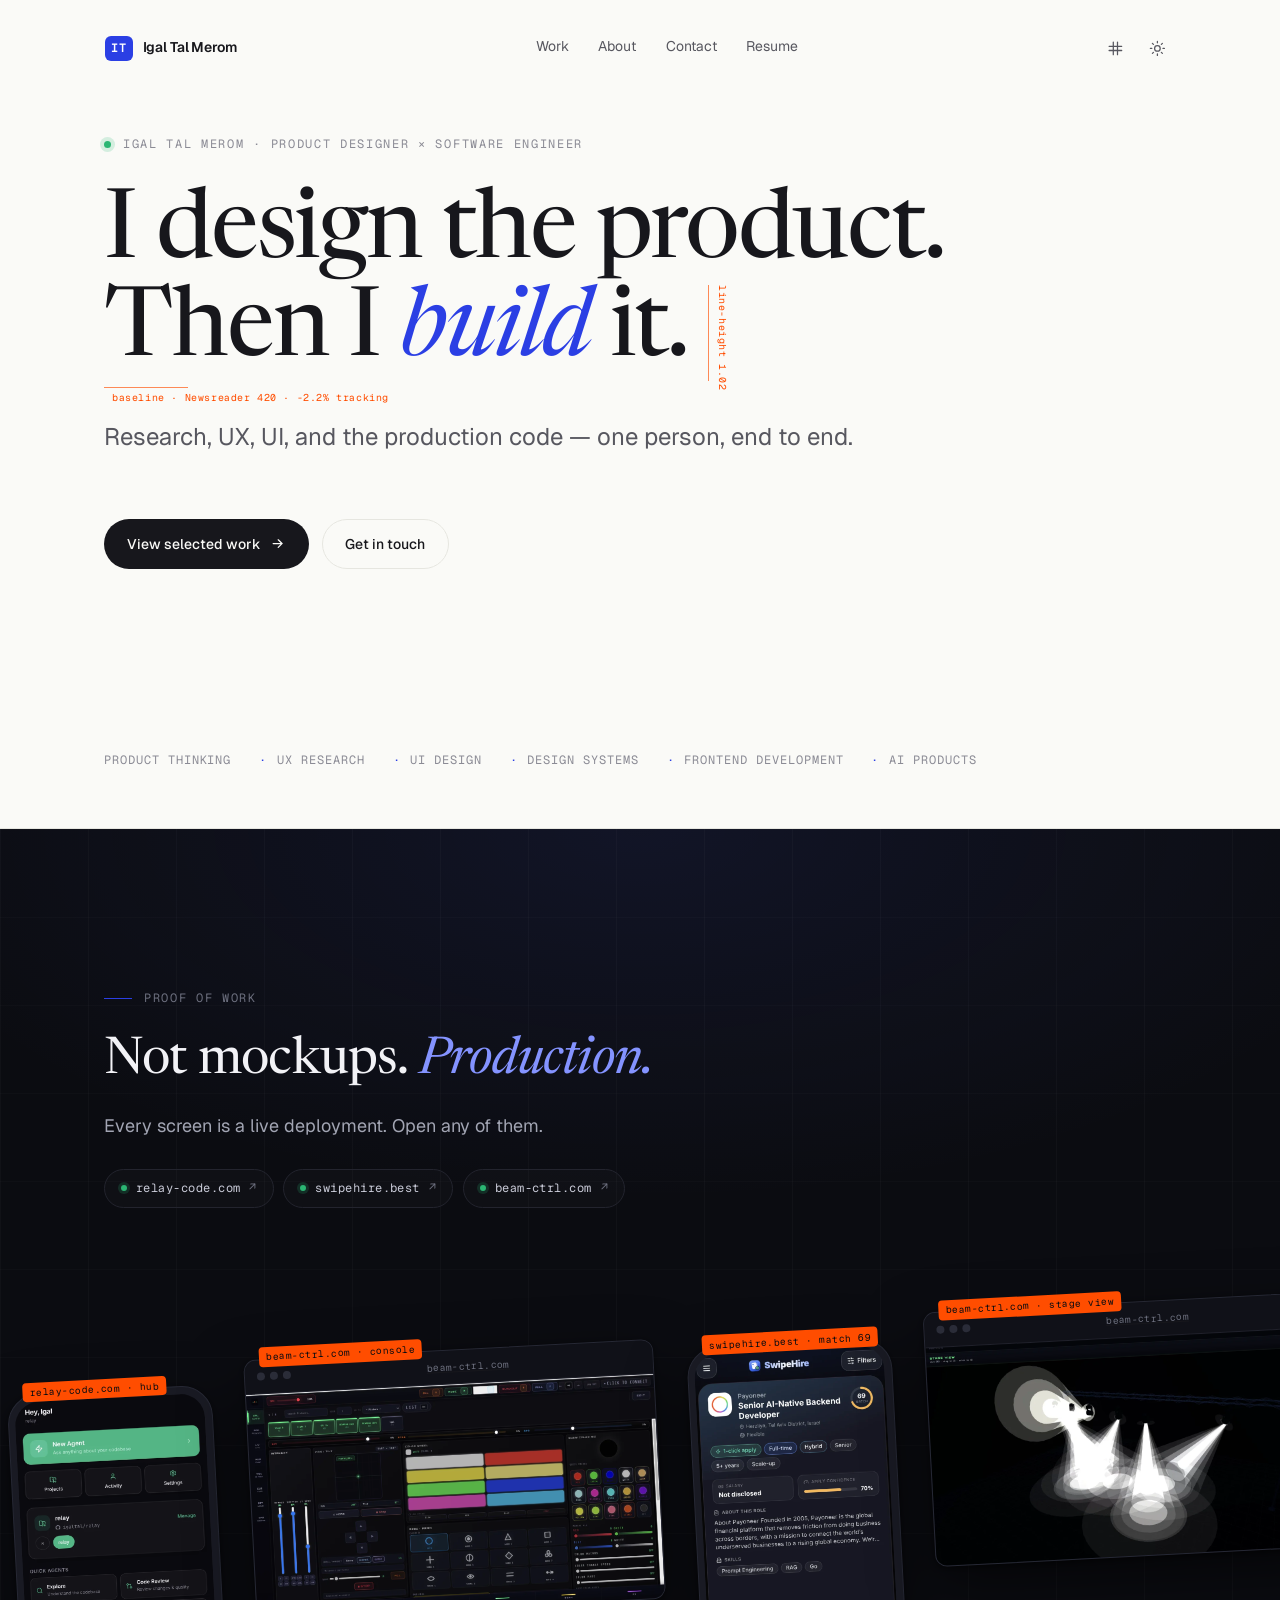
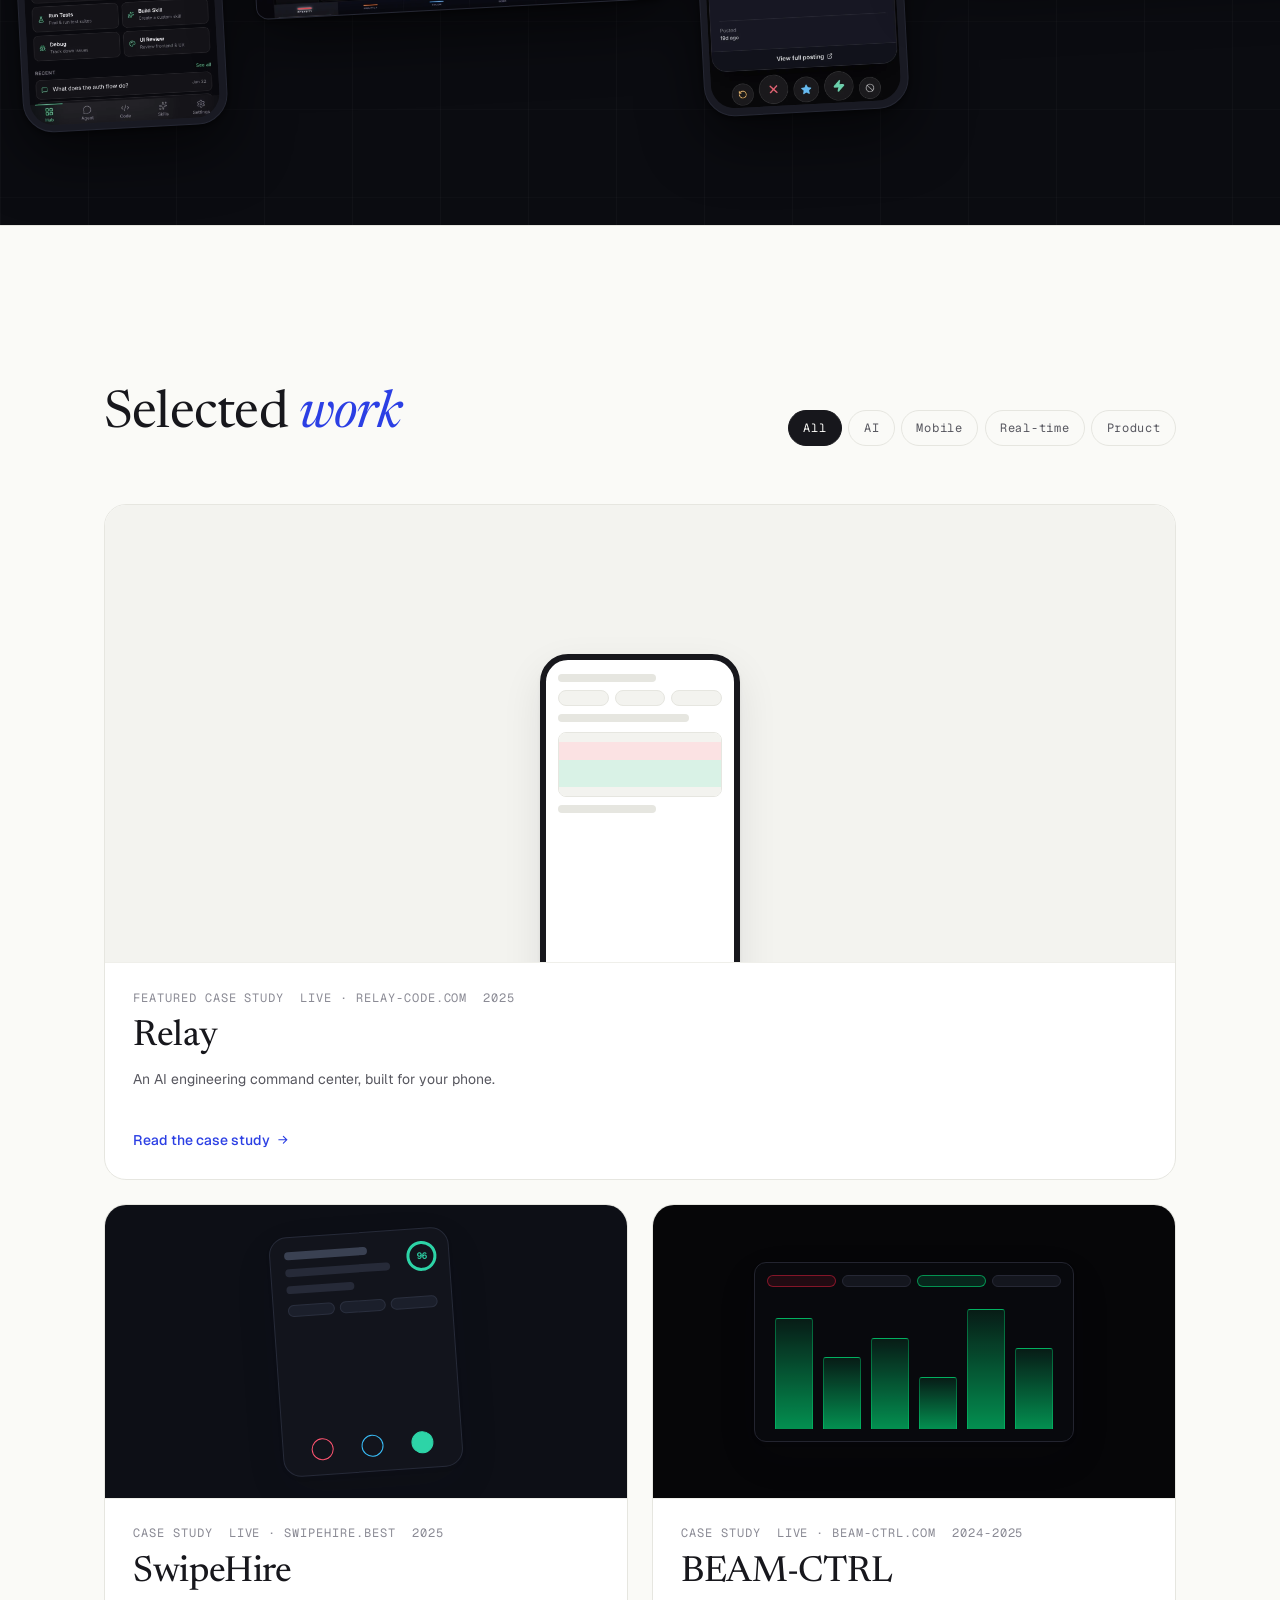
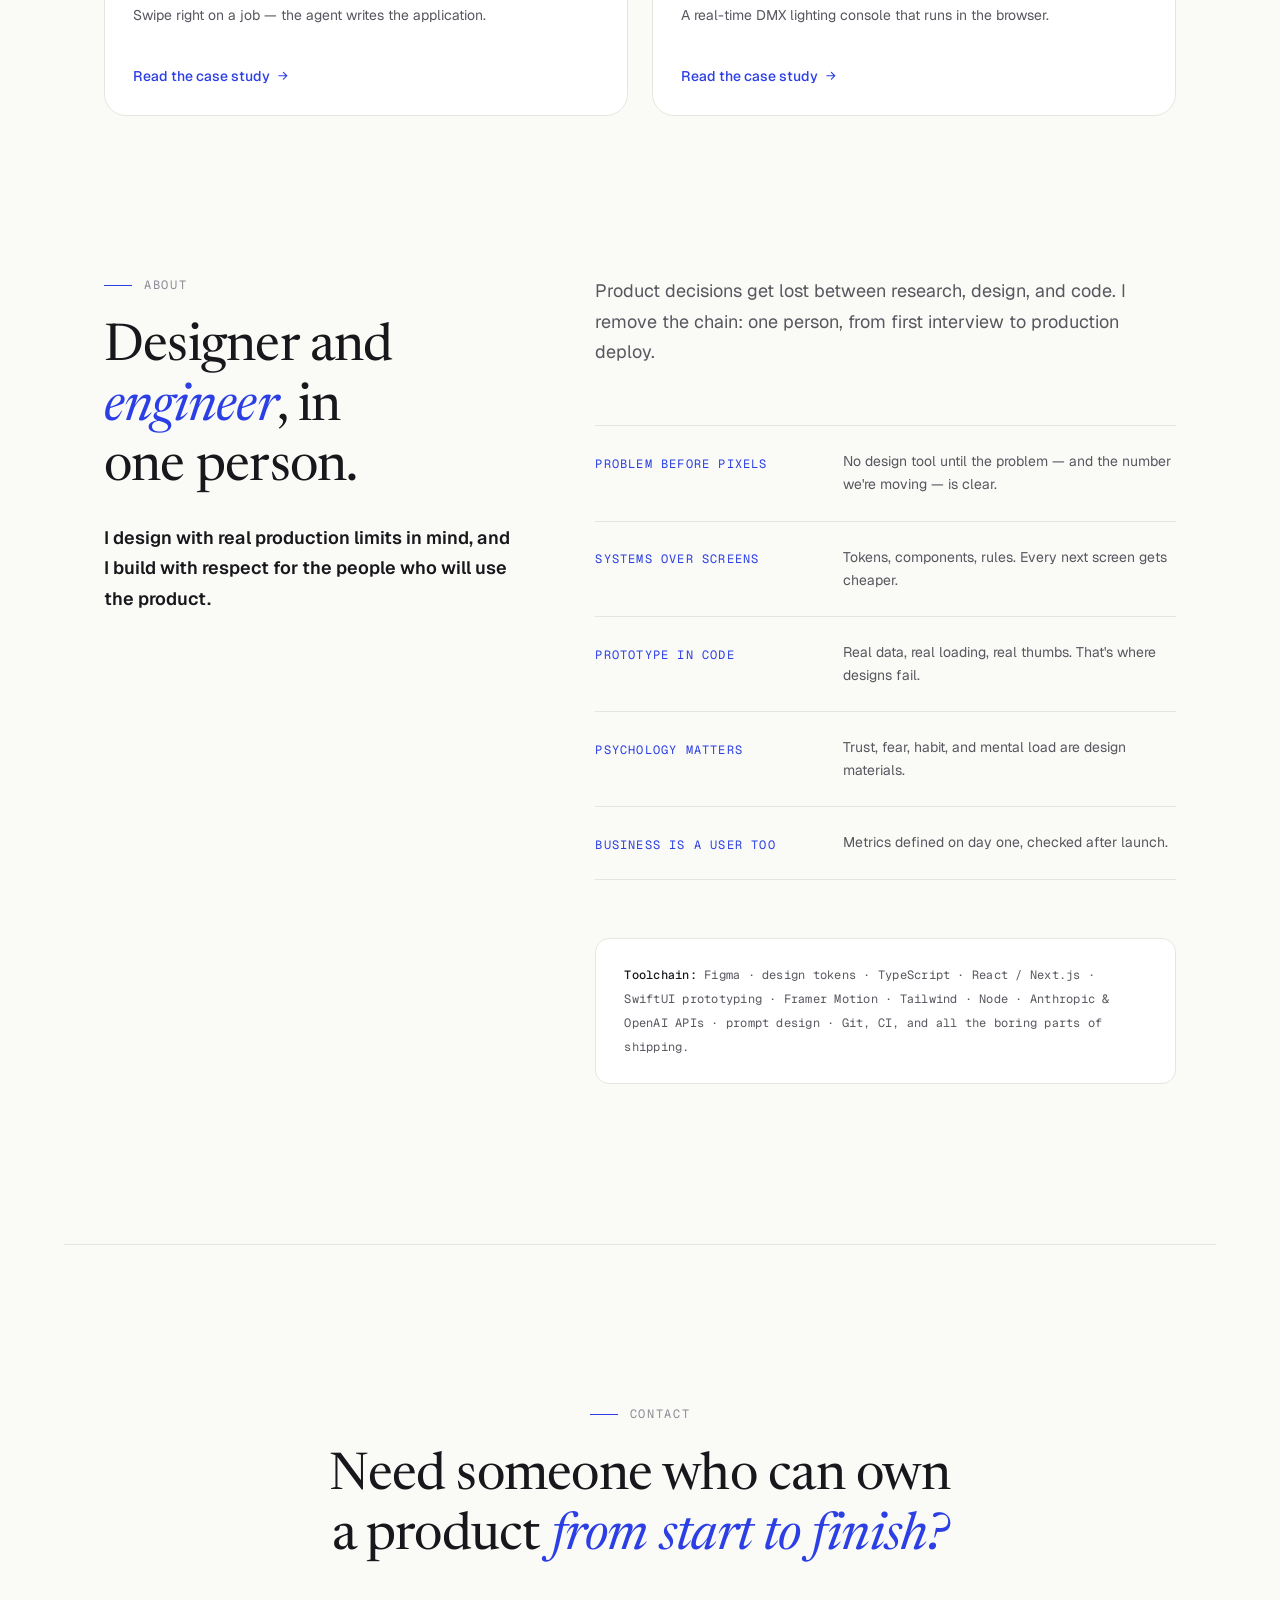
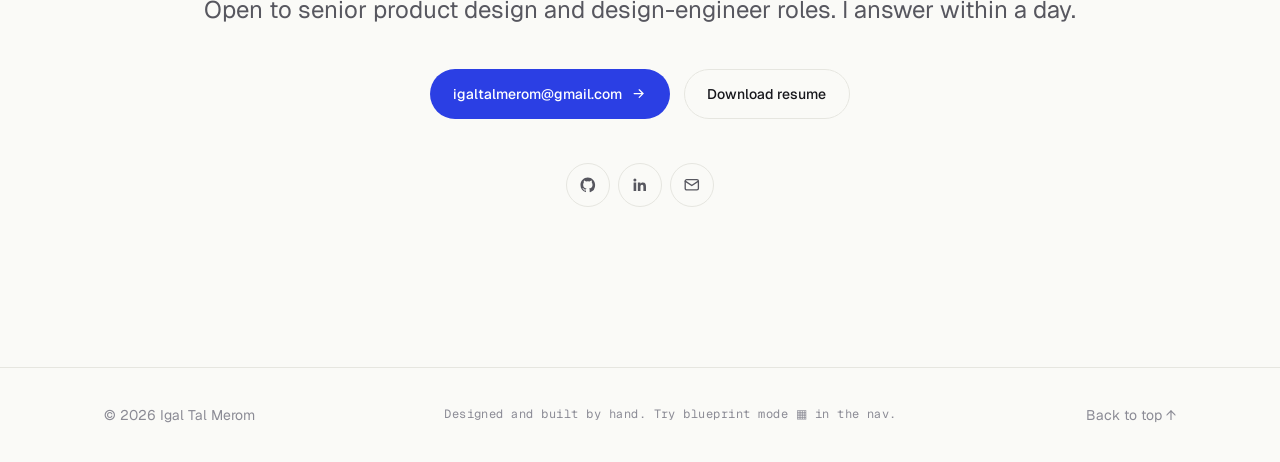
==== commit 85ff355c: "added docs and fix some code" ====
--- a/index.html
+++ b/index.html
@@ -61,9 +61,7 @@
         </span>
       </h1>
       <p class="lede stage stage-3">
-        I'm a product designer who also writes production code. So nothing gets lost
-        between the design file and the real product. Research, UX, UI, design system,
-        frontend: I do all of it, and I'm responsible for the result.
+        Research, UX, UI, and the production code — one person, end to end.
       </p>
       <div class="hero-ctas stage stage-4">
         <a class="btn btn-primary" href="#work">View selected work
@@ -83,8 +81,7 @@
         <p class="eyebrow reveal">Proof of work</p>
         <h2 class="reveal" style="--d: 80ms">Not mockups. <em>Production.</em></h2>
         <p class="showcase-sub reveal" style="--d: 160ms">
-          Every screen below is a screenshot of a deployed product, taken from the live site.
-          Open any of them on the phone you're holding.
+          Every screen is a live deployment. Open any of them.
         </p>
         <div class="showcase-links reveal" style="--d: 240ms">
           <a class="live-chip" href="https://relay-code.com" target="_blank" rel="noopener">
@@ -100,36 +97,42 @@
       </div>
       <div class="showcase-stage reveal" style="--d: 200ms" data-strip>
         <div class="strip">
-          <div class="tile tile-phone" data-speed="-1" style="--lift: 26px">
-            <span class="tile-tag">relay-code.com · 390×844</span>
+          <div class="tile tile-phone tile-hide-m" data-speed="-1" style="--lift: 26px">
+            <span class="tile-tag">relay-code.com · hub</span>
             <a class="tile-frame" href="https://relay-code.com" target="_blank" rel="noopener" aria-label="Relay, live site">
-              <img src="assets/shots/relay-m1.webp" alt="Relay on a phone: the AI agent reads the codebase and explains a login bug" width="780" height="1688" loading="lazy" decoding="async" />
+              <img src="assets/shots/relay-app-hub.webp" alt="Relay home on a phone: quick agents for explore, code review, tests and debug" width="640" height="1093" loading="lazy" decoding="async" />
             </a>
           </div>
           <div class="tile tile-browser" data-speed="0.7" style="--lift: -18px">
-            <span class="tile-tag">beam-ctrl.com · 1440×900</span>
+            <span class="tile-tag">beam-ctrl.com · console</span>
             <a class="tile-frame" href="https://beam-ctrl.com" target="_blank" rel="noopener" aria-label="BEAM-CTRL, live site">
               <span class="bar" aria-hidden="true"><i></i><i></i><i></i><span class="url">beam-ctrl.com</span></span>
-              <img src="assets/shots/beamctrl-d1.webp" alt="BEAM-CTRL landing page: run your show from your phone" width="2160" height="1350" loading="lazy" decoding="async" />
+              <img src="assets/shots/beamctrl-app-console.webp" alt="BEAM-CTRL console: fixtures, pan/tilt, color wheel and gobos" width="1280" height="703" loading="lazy" decoding="async" />
             </a>
           </div>
           <div class="tile tile-phone" data-speed="-0.6" style="--lift: 34px">
-            <span class="tile-tag">swipehire.best · 390×844</span>
+            <span class="tile-tag">swipehire.best · match 69</span>
             <a class="tile-frame" href="https://swipehire.best" target="_blank" rel="noopener" aria-label="SwipeHire, live site">
-              <img src="assets/shots/swipehire-m1.webp" alt="SwipeHire onboarding on a phone: roles matched to your skills" width="780" height="1688" loading="lazy" decoding="async" />
-            </a>
-          </div>
-          <div class="tile tile-browser tile-hide-m" data-speed="0.9" style="--lift: -30px">
-            <span class="tile-tag">relay-code.com · 1440×900</span>
+              <img src="assets/shots/swipehire-app-card.webp" alt="SwipeHire job card with match score, salary and one-click apply" width="640" height="1195" loading="lazy" decoding="async" />
+            </a>
+          </div>
+          <div class="tile tile-browser" data-speed="0.9" style="--lift: -30px">
+            <span class="tile-tag">beam-ctrl.com · stage view</span>
+            <a class="tile-frame" href="https://beam-ctrl.com" target="_blank" rel="noopener" aria-label="BEAM-CTRL, live site">
+              <span class="bar" aria-hidden="true"><i></i><i></i><i></i><span class="url">beam-ctrl.com</span></span>
+              <img src="assets/shots/beamctrl-app-stage.webp" alt="BEAM-CTRL 3D stage view with live DMX beams" width="1280" height="686" loading="lazy" decoding="async" />
+            </a>
+          </div>
+          <div class="tile tile-phone" data-speed="-1.2" style="--lift: 18px">
+            <span class="tile-tag">relay-code.com · terminal</span>
             <a class="tile-frame" href="https://relay-code.com" target="_blank" rel="noopener" aria-label="Relay, live site">
-              <span class="bar" aria-hidden="true"><i></i><i></i><i></i><span class="url">relay-code.com</span></span>
-              <img src="assets/shots/relay-d1.webp" alt="Relay landing page: fix bugs from your phone" width="2160" height="1350" loading="lazy" decoding="async" />
-            </a>
-          </div>
-          <div class="tile tile-phone tile-hide-m" data-speed="-1.2" style="--lift: 18px">
-            <span class="tile-tag">beam-ctrl.com · 390×844</span>
-            <a class="tile-frame" href="https://beam-ctrl.com" target="_blank" rel="noopener" aria-label="BEAM-CTRL, live site">
-              <img src="assets/shots/beamctrl-m1.webp" alt="BEAM-CTRL on a phone" width="780" height="1688" loading="lazy" decoding="async" />
+              <img src="assets/shots/relay-app-terminal.webp" alt="Relay cloud terminal on a phone, connected to a sandbox" width="640" height="1093" loading="lazy" decoding="async" />
+            </a>
+          </div>
+          <div class="tile tile-phone tile-hide-m" data-speed="0.5" style="--lift: -8px">
+            <span class="tile-tag">swipehire.best · matches</span>
+            <a class="tile-frame" href="https://swipehire.best" target="_blank" rel="noopener" aria-label="SwipeHire, live site">
+              <img src="assets/shots/swipehire-app-matches.webp" alt="SwipeHire matches: drafts ready, approve to apply" width="640" height="1129" loading="lazy" decoding="async" />
             </a>
           </div>
         </div>
@@ -167,7 +170,7 @@
           <div class="card-body">
             <div class="card-meta"><span>Featured case study</span><span>Live · relay-code.com</span><span>2025</span></div>
             <h3>Relay</h3>
-            <p>Fix bugs from your phone. A mobile-first AI engineering command center: an agent with real codebase access, a file browser, a cloud terminal, and one-tap skills. Designed, built, and shipped by me, live on Vercel.</p>
+            <p>An AI engineering command center, built for your phone.</p>
             <span class="card-cta">Read the case study
               <svg viewBox="0 0 24 24" fill="none" stroke="currentColor" stroke-width="2" stroke-linecap="round"><path d="M5 12h14m-6-6 6 6-6 6"/></svg>
             </span>
@@ -189,7 +192,7 @@
           <div class="card-body">
             <div class="card-meta"><span>Case study</span><span>Live · swipehire.best</span><span>2025</span></div>
             <h3>SwipeHire</h3>
-            <p>Tinder-style job discovery with an AI career agent. Swipe right to apply; the agent writes the application and tracks every reply. You approve every send.</p>
+            <p>Swipe right on a job — the agent writes the application.</p>
             <span class="card-cta">Read the case study
               <svg viewBox="0 0 24 24" fill="none" stroke="currentColor" stroke-width="2" stroke-linecap="round"><path d="M5 12h14m-6-6 6 6-6 6"/></svg>
             </span>
@@ -207,7 +210,7 @@
           <div class="card-body">
             <div class="card-meta"><span>Case study</span><span>Live · beam-ctrl.com</span><span>2024-2025</span></div>
             <h3>BEAM-CTRL</h3>
-            <p>A browser-based DMX lighting console with a desktop app for real hardware, and phone and tablet remotes. Run your show from your phone.</p>
+            <p>A real-time DMX lighting console that runs in the browser.</p>
             <span class="card-cta">Read the case study
               <svg viewBox="0 0 24 24" fill="none" stroke="currentColor" stroke-width="2" stroke-linecap="round"><path d="M5 12h14m-6-6 6 6-6 6"/></svg>
           </span>
@@ -223,7 +226,6 @@
           <p class="eyebrow">About</p>
           <h2>Designer and <em>engineer</em>, in one person.</h2>
           <p class="about-body">
-            I have worked on both sides: writing the tickets and closing them.
             <strong>I design with real production limits in mind, and I build with
             respect for the people who will use the product.</strong>
           </p>
@@ -231,38 +233,30 @@
         <div class="reveal" style="--d: 120ms">
           <div class="about-body">
             <p>
-              Many product decisions get lost on the way. A researcher learns something, a designer
-              draws it, an engineer builds something a bit different, and the user gets the sum of
-              all those small errors. I remove that chain. When I run the interviews, draw the flows,
-              define the tokens, and write the components, the original idea is still there when the
-              product ships.
+              Product decisions get lost between research, design, and code.
+              I remove the chain: one person, from first interview to production deploy.
             </p>
-            <p>
-              I also work a lot with AI: I design AI products, and I use AI tools to build prototypes
-              fast. But the rule I follow is simple: tools suggest, people decide. That rule shows up
-              in my products too.
-            </p>
           </div>
           <ul class="principles">
             <li>
               <span class="k">Problem before pixels</span>
-              <p>I don't open a design tool before I can explain the user's problem, the business goal, and the number we want to move. A weak problem statement always leads to a weak interface.</p>
+              <p>No design tool until the problem — and the number we're moving — is clear.</p>
             </li>
             <li>
               <span class="k">Systems over screens</span>
-              <p>One screen solves one case. A system solves all the next ones too. I start with tokens, components, and rules, so every new screen is faster to build and stays consistent.</p>
+              <p>Tokens, components, rules. Every next screen gets cheaper.</p>
             </li>
             <li>
               <span class="k">Prototype in code</span>
-              <p>Static mockups always look good. Working prototypes show the truth. I test with real data, real loading times, and real thumbs on real phones, because that is where designs fail.</p>
+              <p>Real data, real loading, real thumbs. That's where designs fail.</p>
             </li>
             <li>
               <span class="k">Psychology matters</span>
-              <p>Trust, fear, habit, mental load. These are design materials. Every button I ship is a decision about how a person will feel at that moment.</p>
+              <p>Trust, fear, habit, and mental load are design materials.</p>
             </li>
             <li>
               <span class="k">Business is a user too</span>
-              <p>Good UX that doesn't help activation, retention, or revenue is a hobby. I define success metrics on day one and check them after launch.</p>
+              <p>Metrics defined on day one, checked after launch.</p>
             </li>
           </ul>
           <div class="stack-note" data-bp="component/stack-note · surface · radius 14">
@@ -279,8 +273,7 @@
       <p class="eyebrow reveal" style="justify-content: center">Contact</p>
       <h2 class="reveal">Need someone who can own a product <em>from start to finish?</em></h2>
       <p class="lede reveal" style="--d: 100ms">
-        I'm open to senior product design roles and design-engineer roles.
-        Email is the fastest way to reach me. I answer within a day.
+        Open to senior product design and design-engineer roles. I answer within a day.
       </p>
       <div class="contact-ctas reveal" style="--d: 180ms">
         <a class="btn btn-accent" href="mailto:igaltalmerom@gmail.com">igaltalmerom@gmail.com
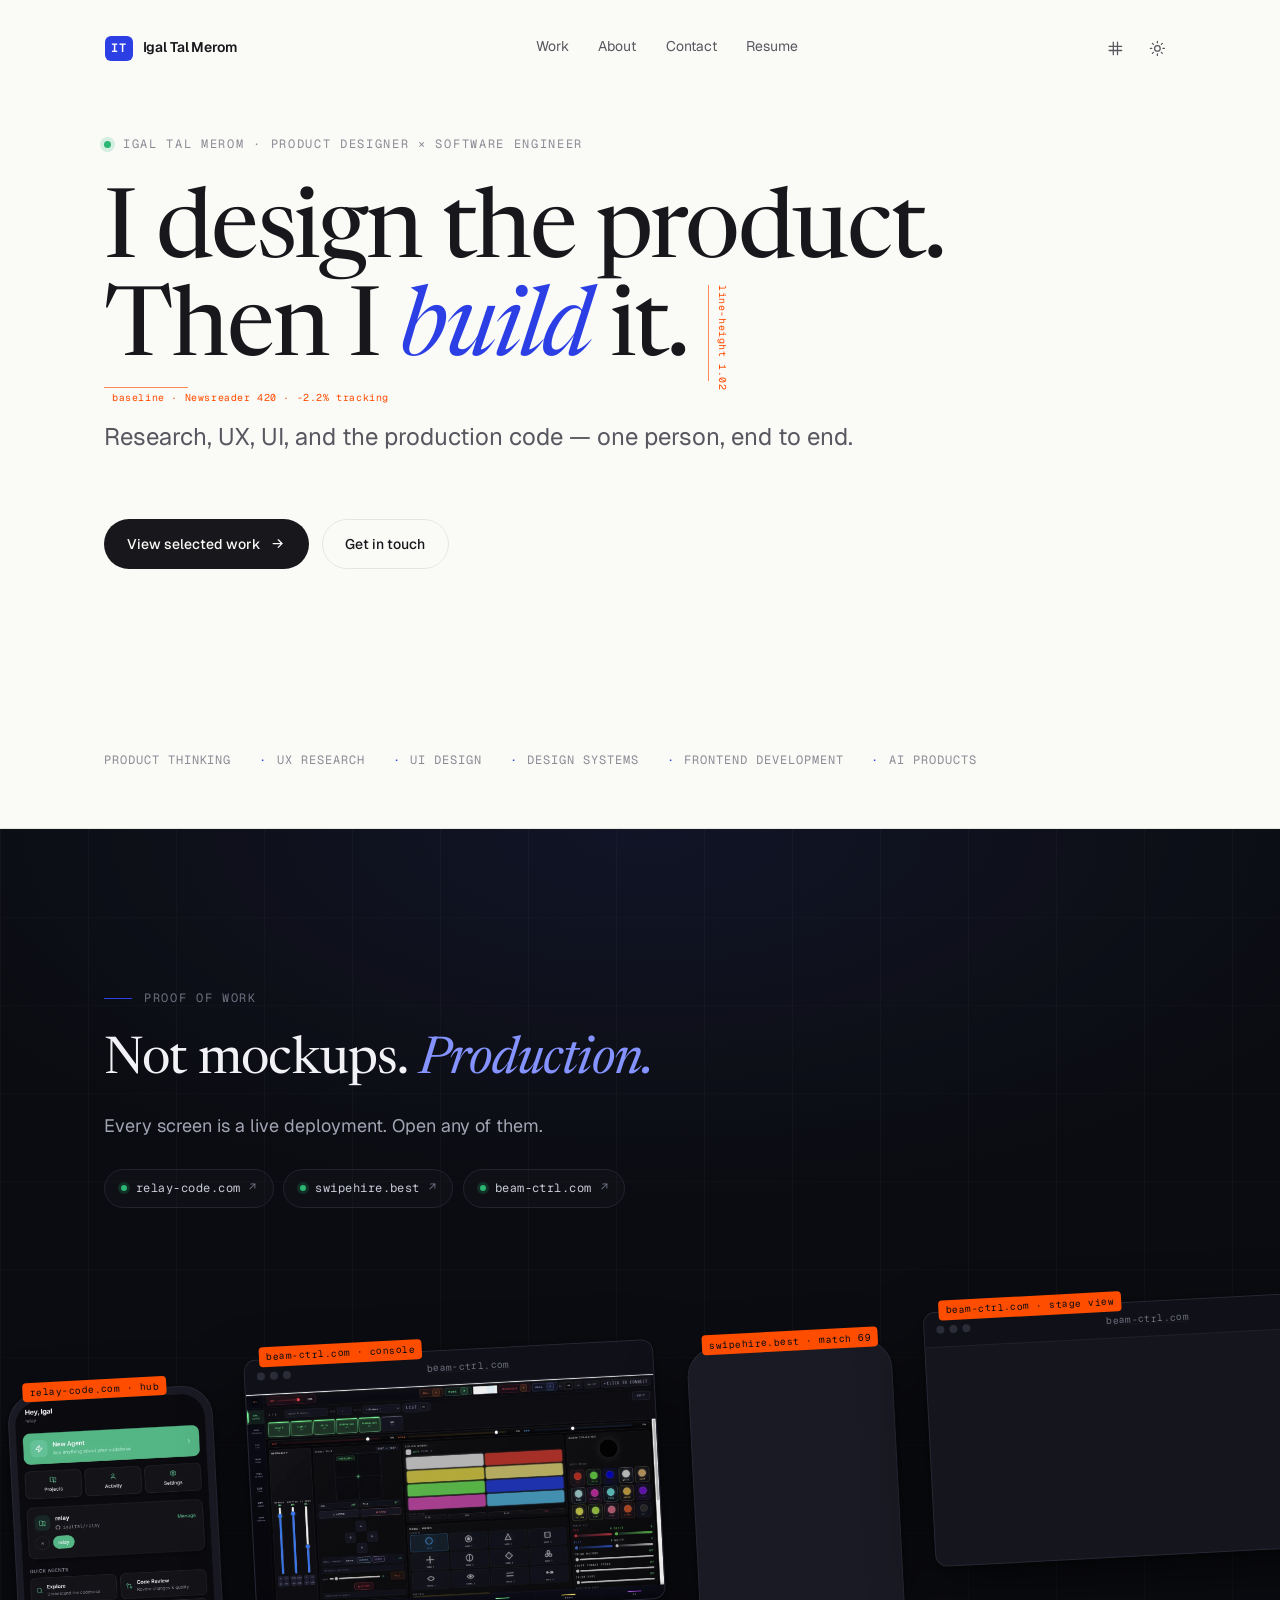
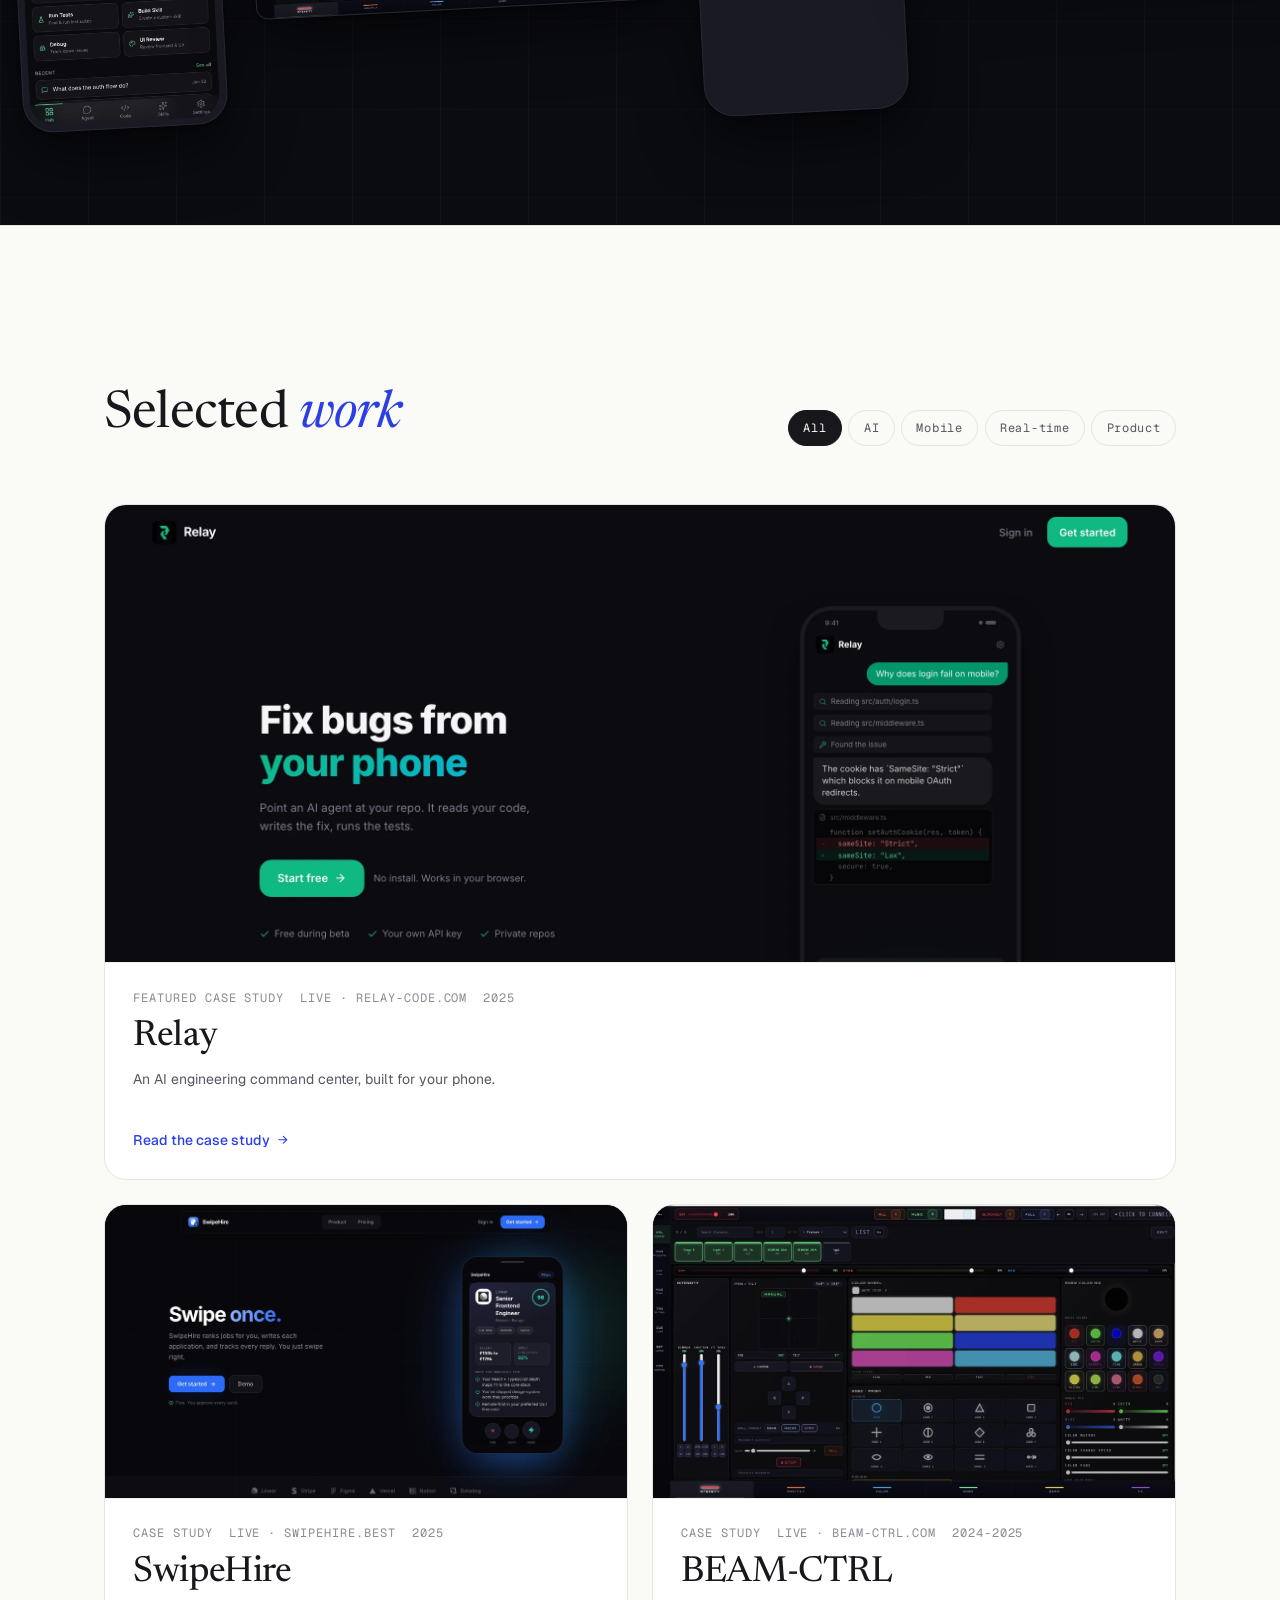
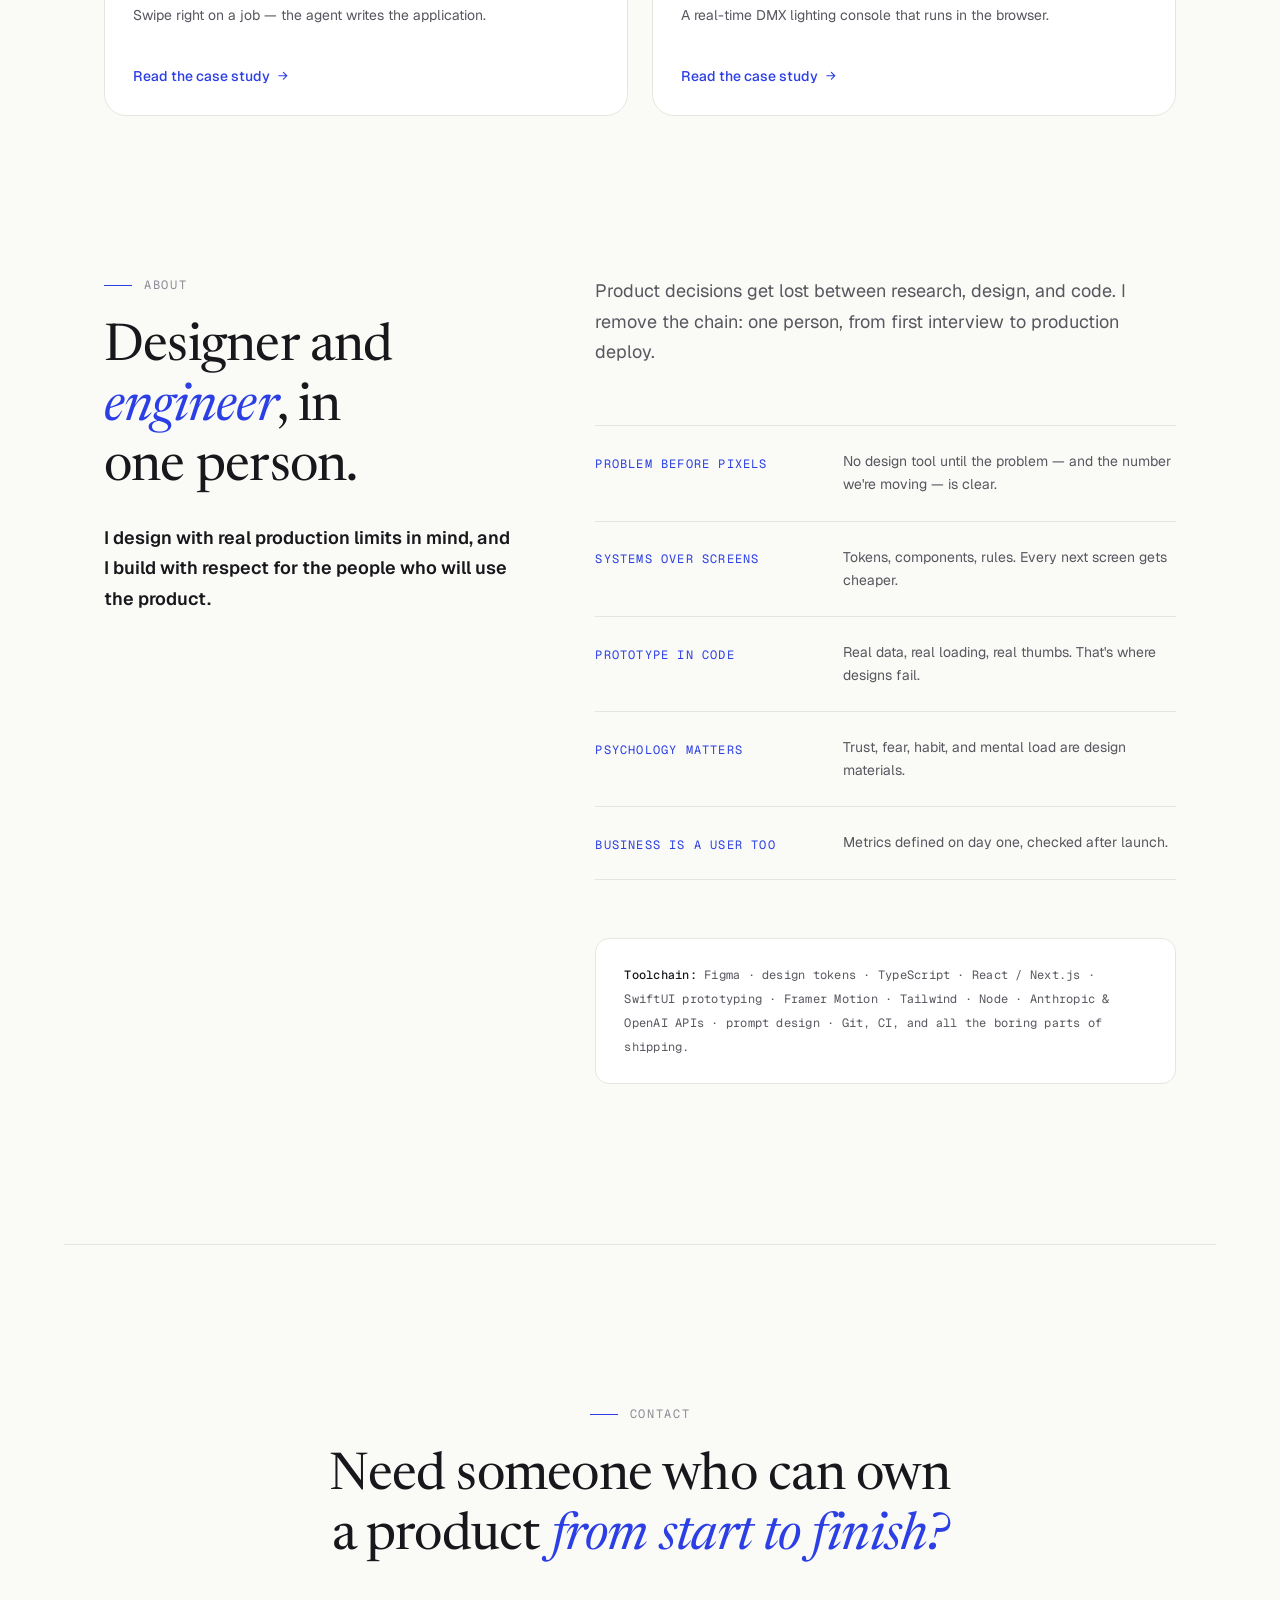
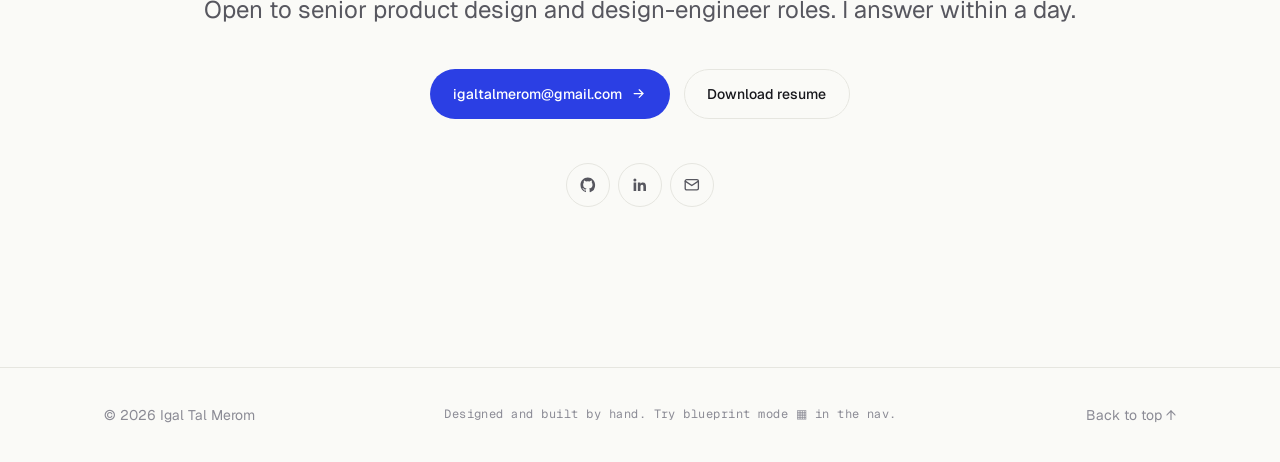
==== commit ffbac87a: "added docs and fix some code" ====
--- a/index.html
+++ b/index.html
@@ -156,16 +156,7 @@
         <!-- Relay · featured -->
         <a class="card card-featured reveal" href="work/relay.html" data-tags="ai mobile product" data-bp="card/featured · radius 22 · border line">
           <div class="card-visual">
-            <div class="thumb-phone" aria-hidden="true">
-              <div class="bar w60"></div>
-              <div class="chip-row"><span class="chip"></span><span class="chip"></span><span class="chip"></span></div>
-              <div class="bar w80"></div>
-              <div class="diff">
-                <i class="ctx"></i><i class="del"></i><i class="del"></i><i class="add"></i><i class="add"></i><i class="add"></i><i class="ctx"></i>
-              </div>
-              <div class="bar w60"></div>
-              <div class="approve" style="background:#10B981;"></div>
-            </div>
+            <img src="assets/shots/relay-d1.webp" alt="" width="2160" height="1350" loading="lazy" decoding="async" />
           </div>
           <div class="card-body">
             <div class="card-meta"><span>Featured case study</span><span>Live · relay-code.com</span><span>2025</span></div>
@@ -180,14 +171,7 @@
         <!-- SwipeHire -->
         <a class="card reveal" href="work/swipehire.html" data-tags="ai mobile product" style="--d: 80ms">
           <div class="card-visual" style="background:#0D0F16;">
-            <div class="thumb-swipe" aria-hidden="true">
-              <span class="ring">96</span>
-              <div class="bar b1"></div>
-              <div class="bar b2"></div>
-              <div class="bar b3"></div>
-              <div class="chiprow"><i></i><i></i><i></i></div>
-              <div class="actions"><i class="no"></i><i class="sup"></i><i class="yes"></i></div>
-            </div>
+            <img src="assets/shots/swipehire-d1.webp" alt="" width="2160" height="1350" loading="lazy" decoding="async" />
           </div>
           <div class="card-body">
             <div class="card-meta"><span>Case study</span><span>Live · swipehire.best</span><span>2025</span></div>
@@ -202,10 +186,7 @@
         <!-- BEAM-CTRL -->
         <a class="card reveal" href="work/beamctrl.html" data-tags="realtime mobile product" style="--d: 160ms">
           <div class="card-visual" style="background:#060608;">
-            <div class="thumb-console" aria-hidden="true">
-              <div class="top"><i class="warn"></i><i></i><i class="hot"></i><i></i></div>
-              <div class="faders"><i class="f1"></i><i class="f2"></i><i class="f3"></i><i class="f4"></i><i class="f5"></i><i class="f6"></i></div>
-            </div>
+            <img src="assets/shots/beamctrl-app-console.webp" alt="" width="1280" height="703" loading="lazy" decoding="async" />
           </div>
           <div class="card-body">
             <div class="card-meta"><span>Case study</span><span>Live · beam-ctrl.com</span><span>2024-2025</span></div>
--- a/css/main.css
+++ b/css/main.css
@@ -693,6 +693,8 @@
 
 .card-visual > * { transition: transform 600ms var(--ease-out); }
 .card:hover .card-visual > * { transform: translateY(-4px) scale(1.015); }
+.card-visual > img { width: 100%; height: 100%; object-fit: cover; object-position: top center; }
+.card:hover .card-visual > img { transform: scale(1.03); }
 
 .card-body { padding: 1.6rem 1.75rem 1.75rem; display: flex; flex-direction: column; gap: 0.6rem; flex: 1; }
 @media (max-width: 640px) { .card-body { padding: 1.25rem 1.25rem 1.4rem; } }
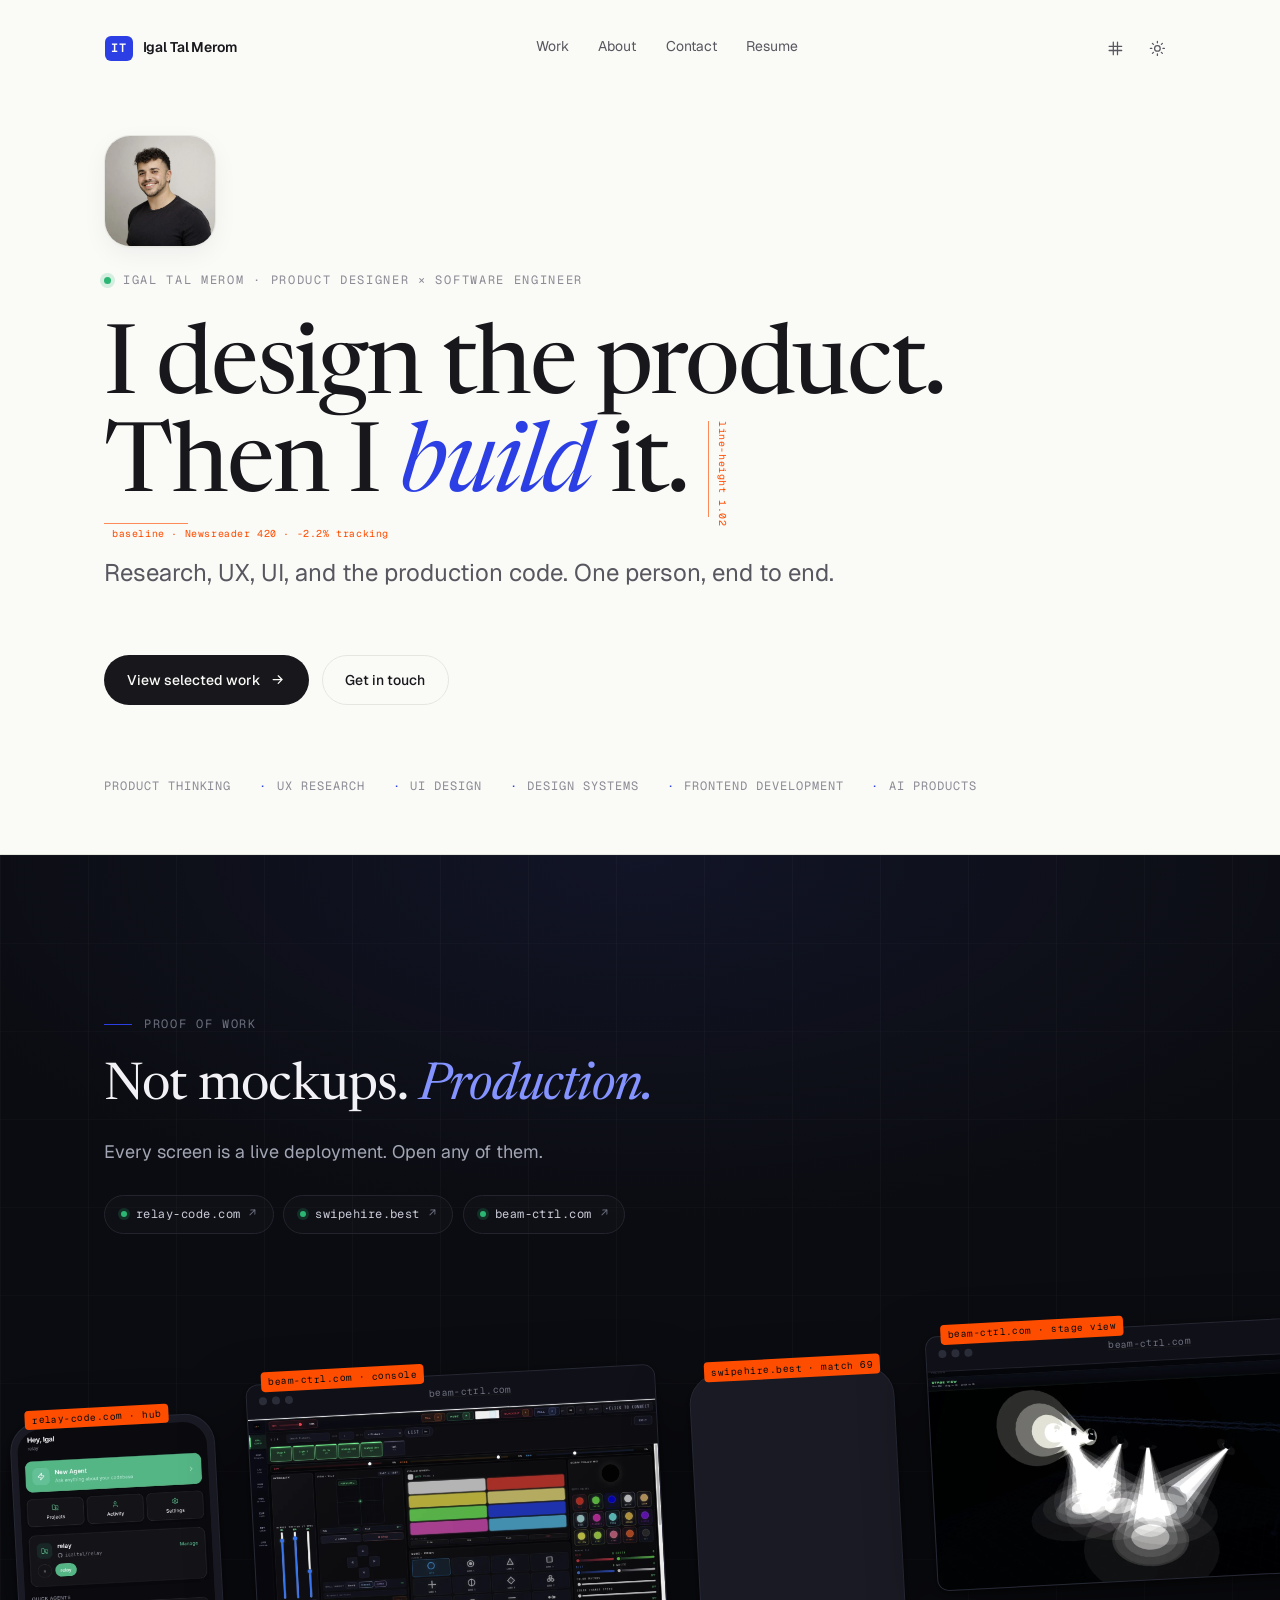
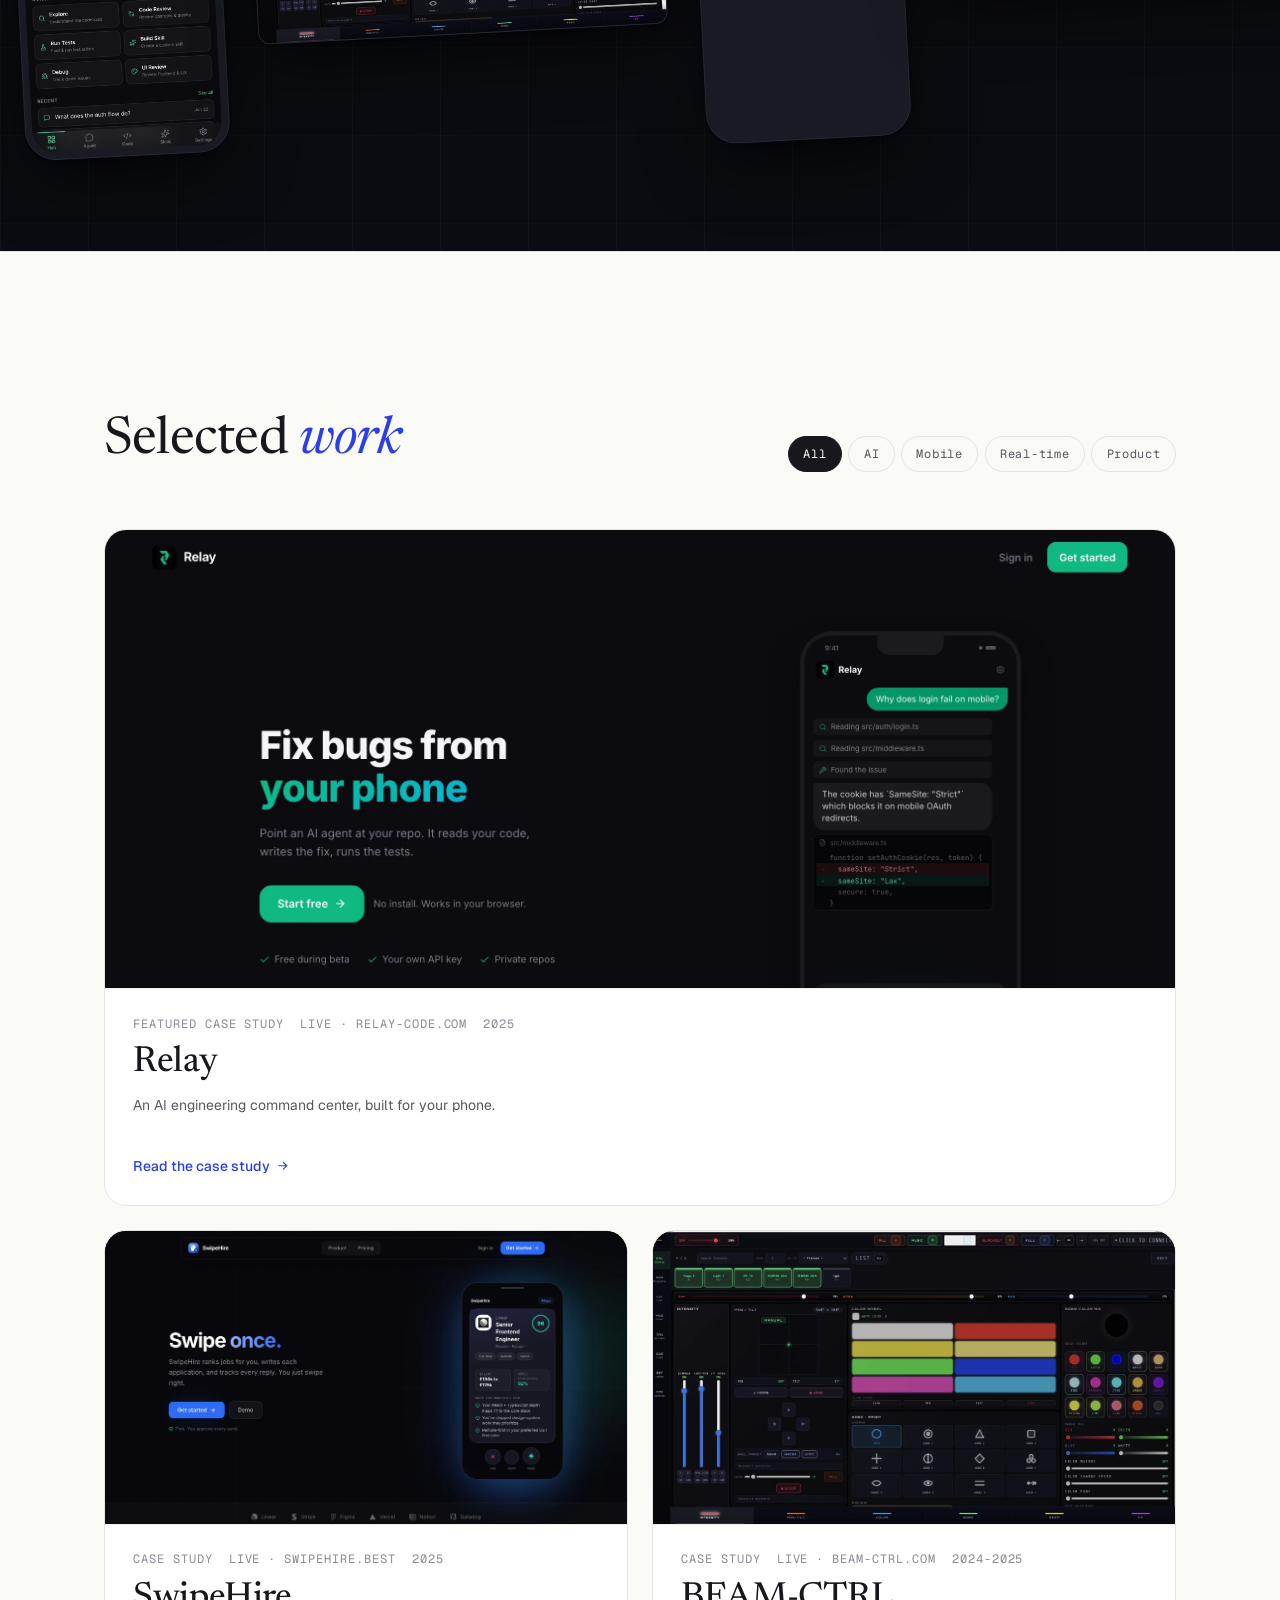
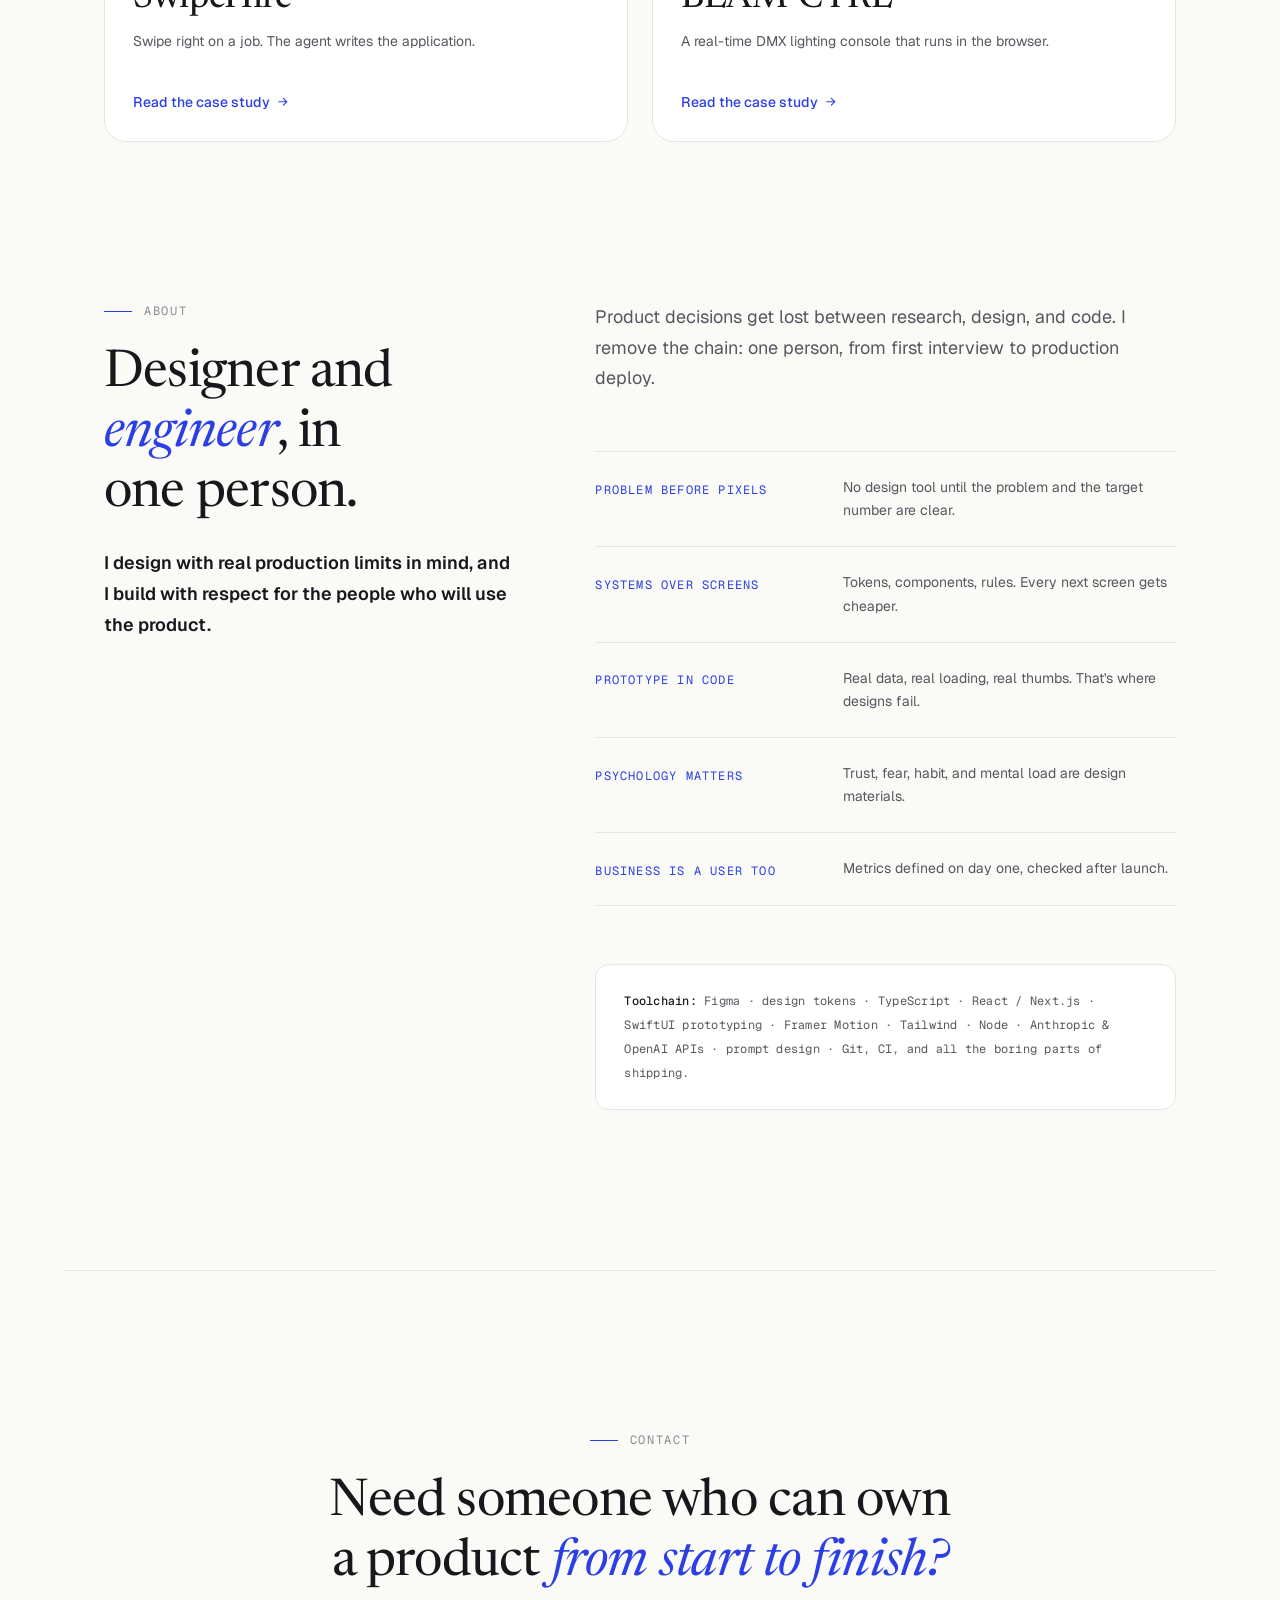
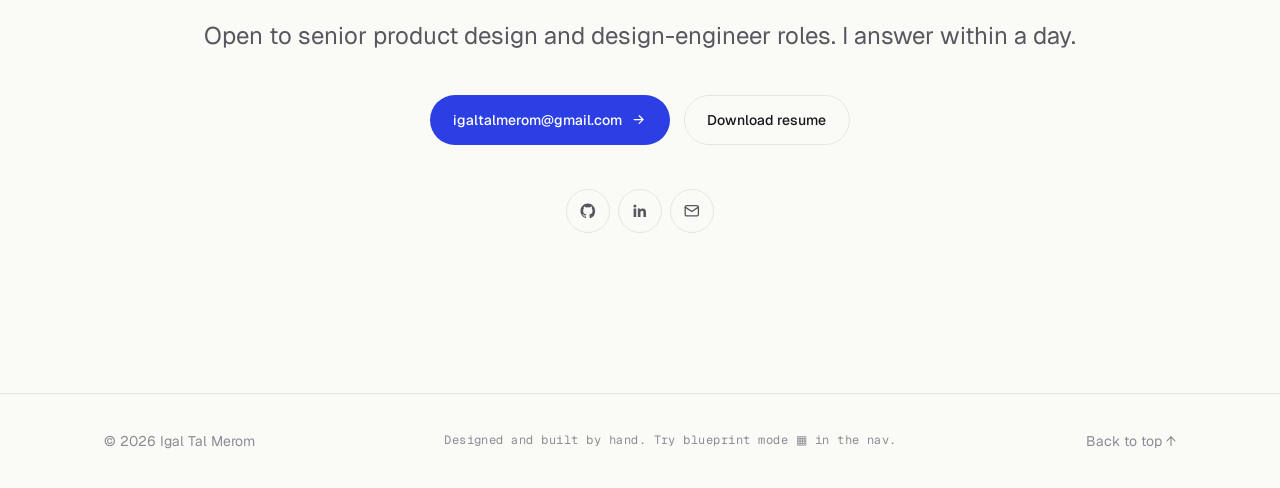
==== commit fdab8ecb: "added docs and fix some code" ====
--- a/index.html
+++ b/index.html
@@ -52,6 +52,9 @@
   <main>
     <!-- ===================== HERO ===================== -->
     <section class="hero container">
+      <div class="hero-portrait stage stage-1">
+        <img src="assets/igal-portrait.webp" alt="Igal Tal Merom" width="800" height="1200" decoding="async" />
+      </div>
       <p class="hero-intro stage stage-1"><span class="dot" aria-hidden="true"></span> Igal Tal Merom · Product Designer × Software Engineer</p>
       <h1 class="stage stage-2" data-bp="type/display · Newsreader 420 · clamp(44-96) / 1.02">
         I design the product.<br />
@@ -61,7 +64,7 @@
         </span>
       </h1>
       <p class="lede stage stage-3">
-        Research, UX, UI, and the production code — one person, end to end.
+        Research, UX, UI, and the production code. One person, end to end.
       </p>
       <div class="hero-ctas stage stage-4">
         <a class="btn btn-primary" href="#work">View selected work
@@ -176,7 +179,7 @@
           <div class="card-body">
             <div class="card-meta"><span>Case study</span><span>Live · swipehire.best</span><span>2025</span></div>
             <h3>SwipeHire</h3>
-            <p>Swipe right on a job — the agent writes the application.</p>
+            <p>Swipe right on a job. The agent writes the application.</p>
             <span class="card-cta">Read the case study
               <svg viewBox="0 0 24 24" fill="none" stroke="currentColor" stroke-width="2" stroke-linecap="round"><path d="M5 12h14m-6-6 6 6-6 6"/></svg>
             </span>
@@ -221,7 +224,7 @@
           <ul class="principles">
             <li>
               <span class="k">Problem before pixels</span>
-              <p>No design tool until the problem — and the number we're moving — is clear.</p>
+              <p>No design tool until the problem and the target number are clear.</p>
             </li>
             <li>
               <span class="k">Systems over screens</span>
--- a/css/main.css
+++ b/css/main.css
@@ -353,6 +353,19 @@
   position: relative;
 }
 
+.hero-portrait {
+  width: clamp(84px, 9vw, 112px);
+  margin-bottom: 1.5rem;
+}
+.hero-portrait img {
+  aspect-ratio: 1;
+  object-fit: cover;
+  object-position: 50% 12%;
+  border-radius: 26px;
+  border: 1px solid var(--line);
+  box-shadow: var(--shadow-card);
+}
+
 .hero-intro {
   font-family: var(--font-mono);
   font-size: var(--text-xs);
@@ -727,101 +740,6 @@
 .card-locked { cursor: default; }
 .card-locked:hover { transform: none; box-shadow: var(--shadow-card); }
 
-/* --- card thumbnails, drawn in CSS --- */
-.thumb-phone {
-  width: min(200px, 38%);
-  aspect-ratio: 9 / 19;
-  border-radius: 28px;
-  border: 6px solid var(--ink);
-  background: var(--surface);
-  margin-top: 14%;
-  box-shadow: var(--shadow-lift);
-  padding: 14px 12px;
-  display: flex; flex-direction: column; gap: 8px;
-}
-.thumb-phone .bar { height: 8px; border-radius: 4px; background: var(--line); }
-.thumb-phone .bar.w60 { width: 60%; }
-.thumb-phone .bar.w80 { width: 80%; }
-.thumb-phone .chip-row { display: flex; gap: 6px; }
-.thumb-phone .chip { height: 16px; flex: 1; border-radius: 8px; background: var(--surface-2); border: 1px solid var(--line); }
-.thumb-phone .diff { border-radius: 8px; overflow: hidden; border: 1px solid var(--line); margin-top: 2px; }
-.thumb-phone .diff i { display: block; height: 9px; }
-.thumb-phone .diff .del { background: color-mix(in srgb, #E5484D 16%, var(--surface)); }
-.thumb-phone .diff .add { background: color-mix(in srgb, #2BB673 18%, var(--surface)); }
-.thumb-phone .diff .ctx { background: var(--surface-2); }
-.thumb-phone .approve {
-  margin-top: auto; height: 26px; border-radius: 13px;
-  background: var(--accent); opacity: 0.95;
-}
-
-.thumb-tokens {
-  display: grid; grid-template-columns: repeat(4, 44px); gap: 10px;
-}
-.thumb-tokens i { display: block; width: 44px; height: 44px; border-radius: 10px; border: 1px solid var(--line); }
-
-.thumb-cal {
-  display: grid; grid-template-columns: repeat(3, 64px); gap: 8px; align-items: end;
-}
-.thumb-cal i { display: block; border-radius: 8px; border: 1px solid var(--line); background: var(--surface); }
-.thumb-cal .b1 { height: 84px; background: var(--wash); border-color: color-mix(in srgb, var(--accent) 30%, var(--line)); }
-.thumb-cal .b2 { height: 52px; }
-.thumb-cal .b3 { height: 68px; background: var(--surface-2); }
-
-.thumb-swipe {
-  width: min(180px, 42%);
-  aspect-ratio: 3 / 4;
-  border-radius: 18px;
-  background: #12141C;
-  border: 1px solid #262A38;
-  box-shadow: var(--shadow-lift);
-  transform: rotate(-4deg);
-  padding: 14px;
-  display: flex; flex-direction: column; gap: 9px;
-  position: relative;
-}
-.thumb-swipe .ring {
-  position: absolute; top: 12px; right: 12px;
-  width: 30px; height: 30px; border-radius: 50%;
-  border: 3px solid #2dd4a7;
-  display: grid; place-items: center;
-  color: #2dd4a7; font-family: var(--font-mono); font-size: 9px; font-weight: 600;
-}
-.thumb-swipe .bar { height: 8px; border-radius: 4px; background: #262A38; }
-.thumb-swipe .bar.b1 { width: 55%; background: #3A4152; }
-.thumb-swipe .bar.b2 { width: 70%; }
-.thumb-swipe .bar.b3 { width: 45%; }
-.thumb-swipe .chiprow { display: flex; gap: 5px; margin-top: 2px; }
-.thumb-swipe .chiprow i { height: 12px; flex: 1; border-radius: 6px; background: #1B1F2B; border: 1px solid #2A2F3E; }
-.thumb-swipe .actions { margin-top: auto; display: flex; justify-content: space-around; }
-.thumb-swipe .actions i { width: 22px; height: 22px; border-radius: 50%; border: 1.5px solid #2A2F3E; }
-.thumb-swipe .actions .no { border-color: #ff5470; }
-.thumb-swipe .actions .sup { border-color: #38bdf8; }
-.thumb-swipe .actions .yes { background: #2dd4a7; border-color: #2dd4a7; }
-
-.thumb-console {
-  width: min(320px, 72%);
-  aspect-ratio: 16 / 9;
-  border-radius: 12px;
-  background: #08090D;
-  border: 1px solid #23242F;
-  box-shadow: var(--shadow-lift);
-  padding: 12px;
-  display: flex; flex-direction: column; gap: 8px;
-  font-family: var(--font-mono);
-}
-.thumb-console .top { display: flex; gap: 6px; }
-.thumb-console .top i { height: 12px; border-radius: 6px; flex: 1; background: #14161E; border: 1px solid #262835; }
-.thumb-console .top .hot { background: rgba(0,255,136,0.12); border-color: rgba(0,255,136,0.5); }
-.thumb-console .top .warn { background: rgba(255,34,68,0.1); border-color: rgba(255,34,68,0.45); }
-.thumb-console .faders { flex: 1; display: flex; gap: 10px; align-items: flex-end; padding: 4px 8px 0; }
-.thumb-console .faders i { flex: 1; border-radius: 3px 3px 0 0; background: linear-gradient(to top, rgba(0,255,136,0.55), rgba(0,255,136,0.08)); border: 1px solid rgba(0,255,136,0.3); border-bottom: 0; }
-.thumb-console .faders .f1 { height: 85%; }
-.thumb-console .faders .f2 { height: 55%; }
-.thumb-console .faders .f3 { height: 70%; }
-.thumb-console .faders .f4 { height: 40%; }
-.thumb-console .faders .f5 { height: 92%; }
-.thumb-console .faders .f6 { height: 62%; }
-
 /* ---------- About ---------- */
 .about-grid {
   display: grid;
